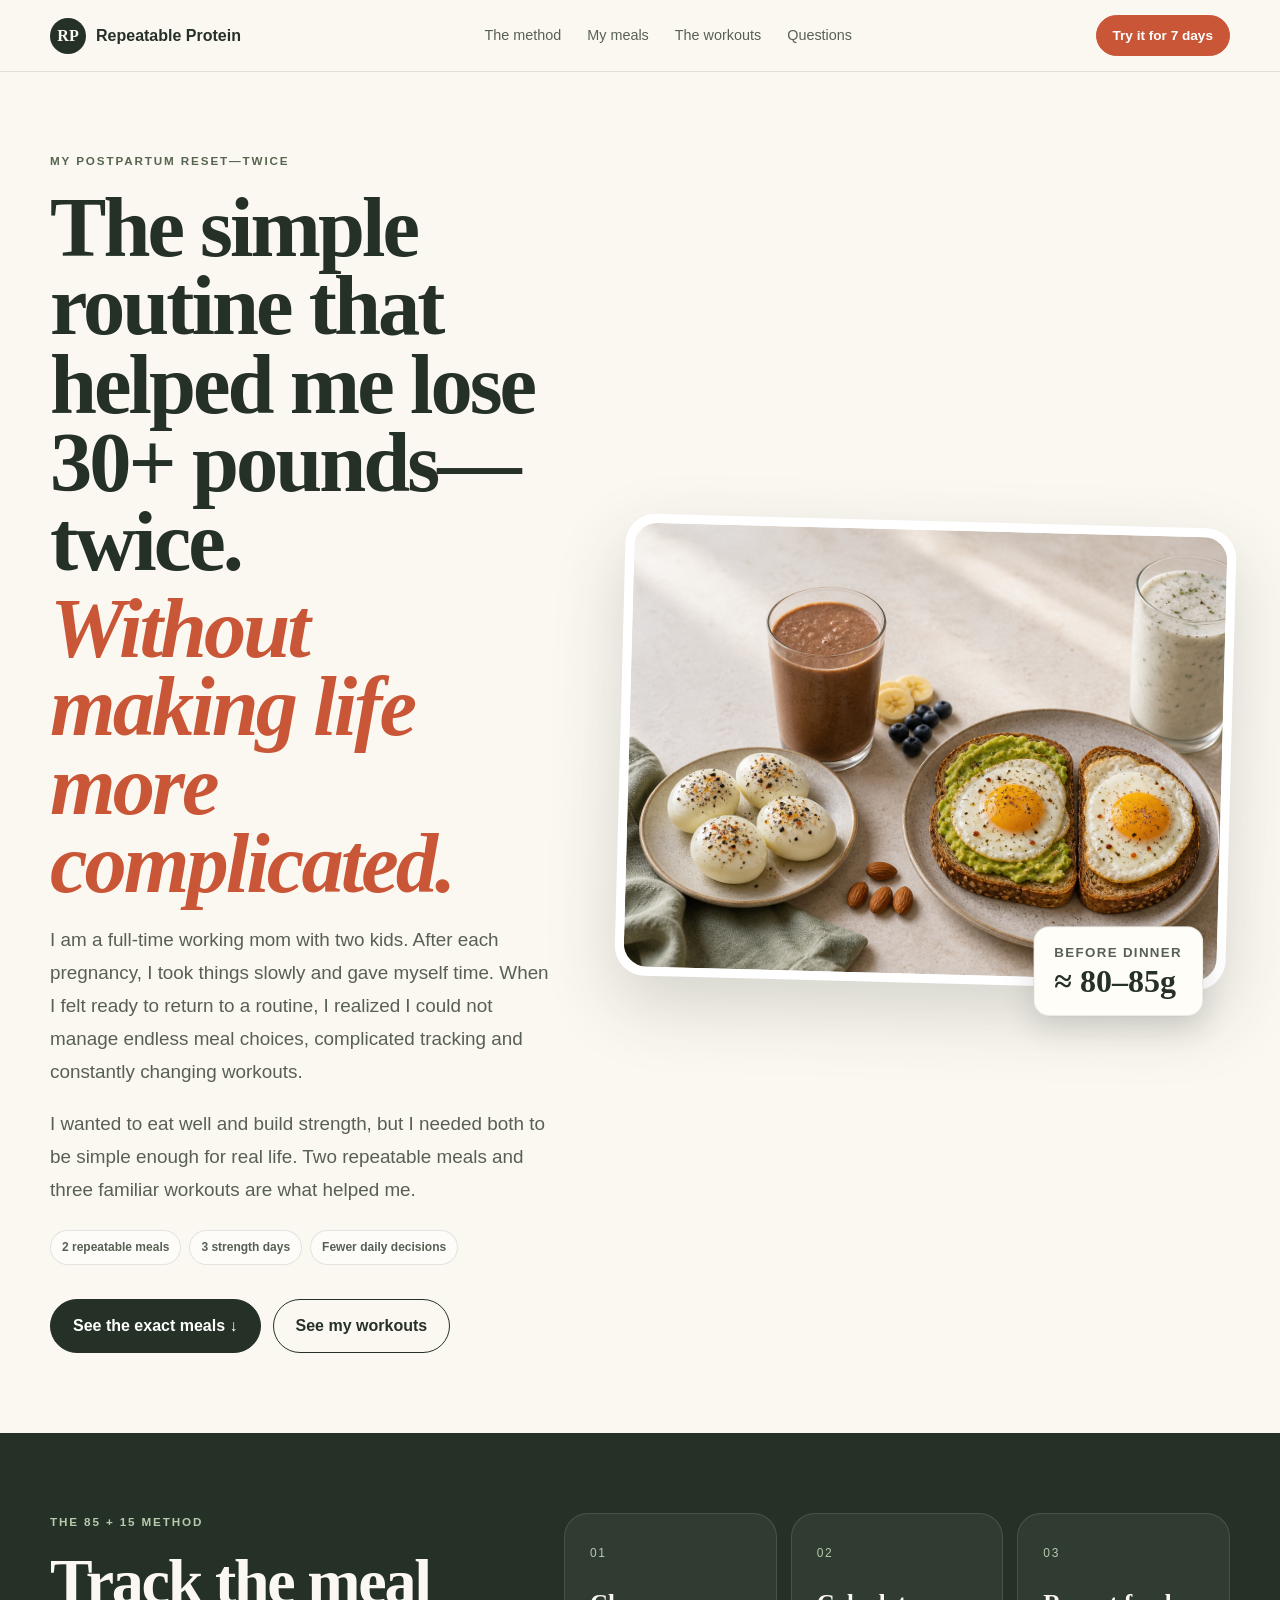
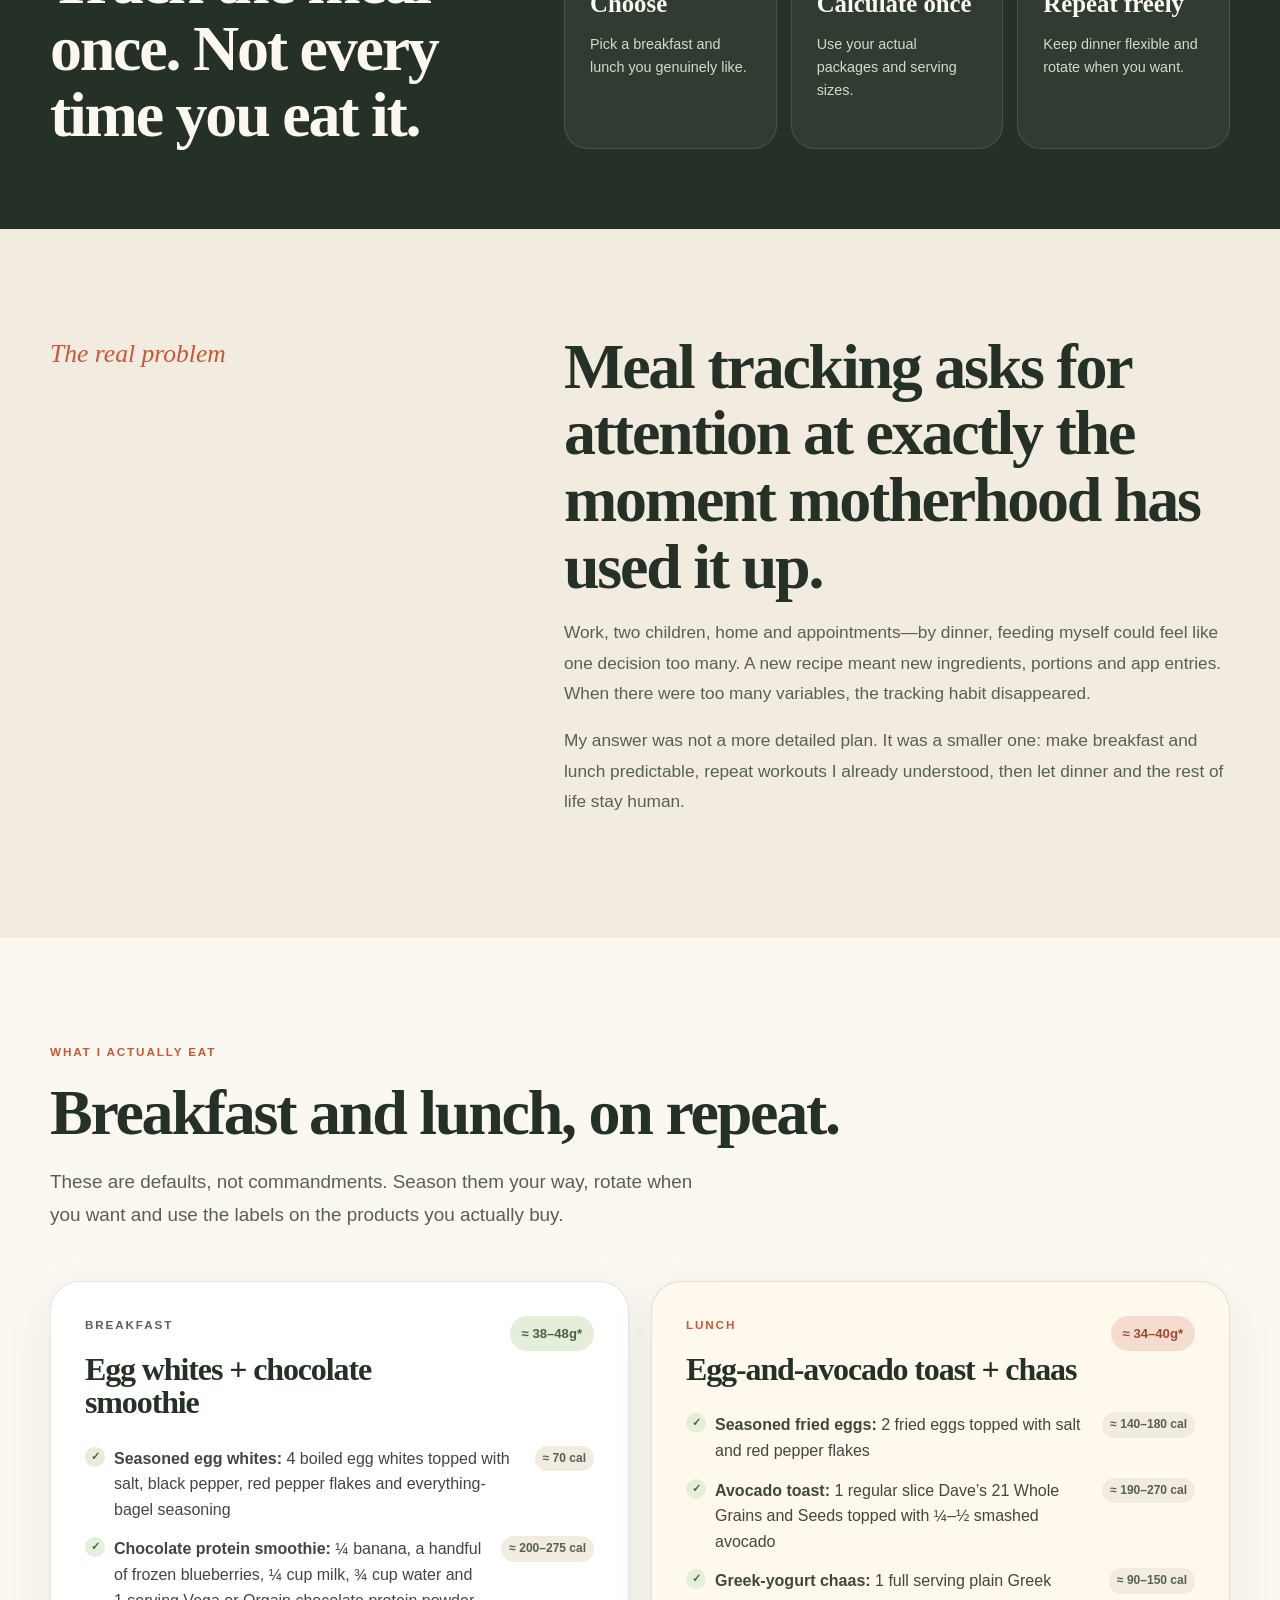
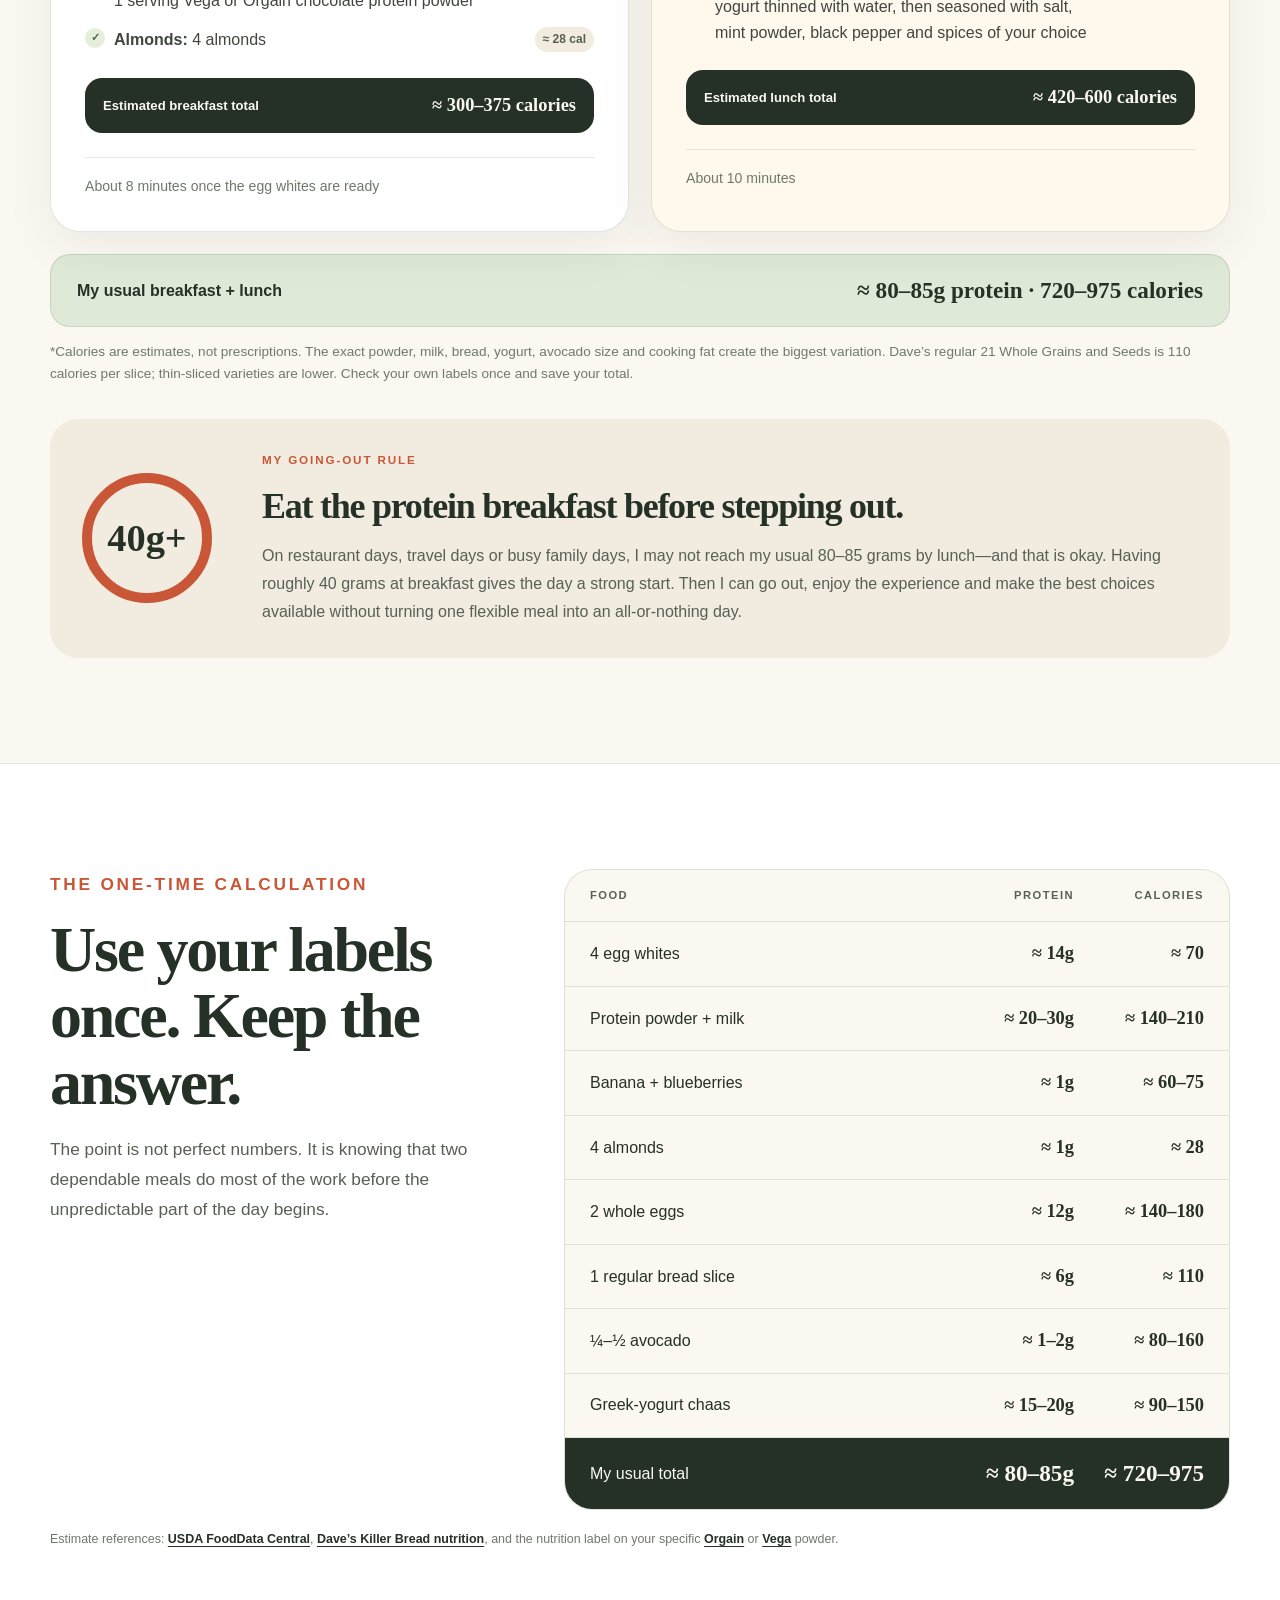
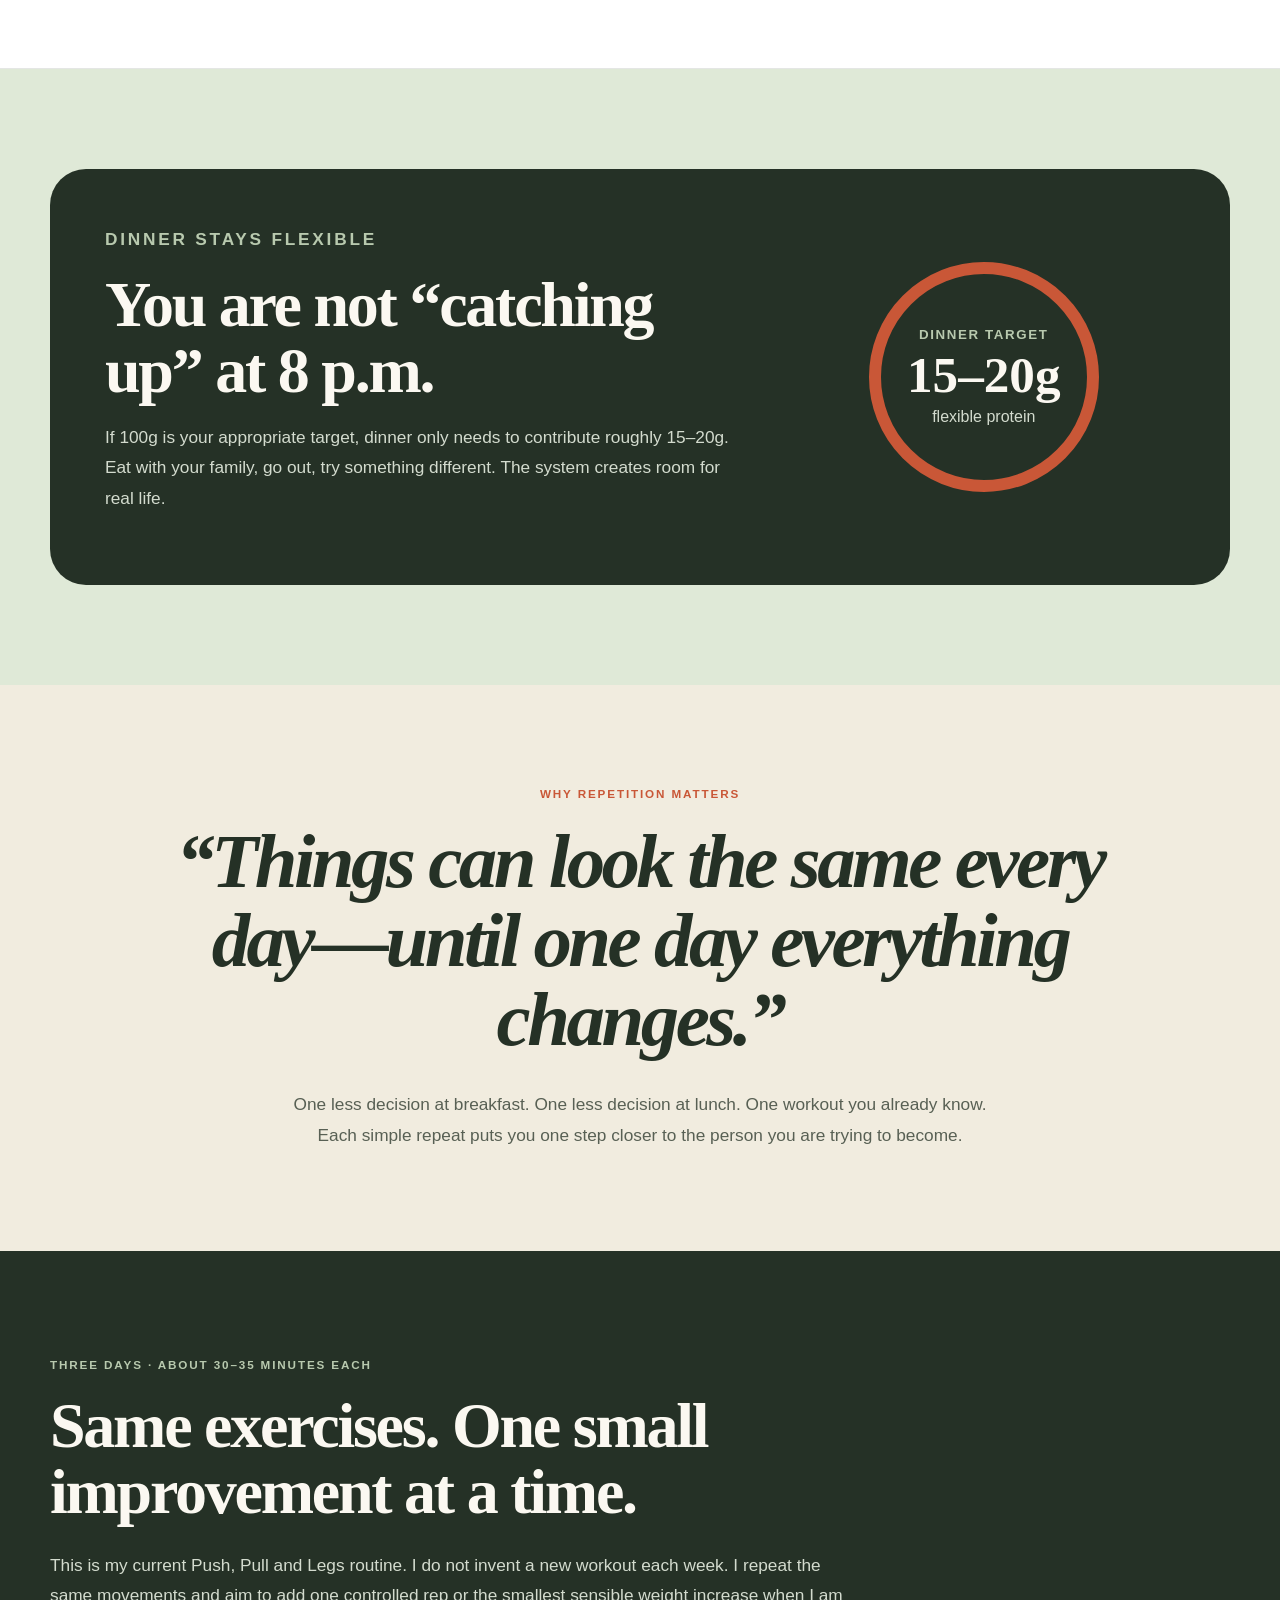
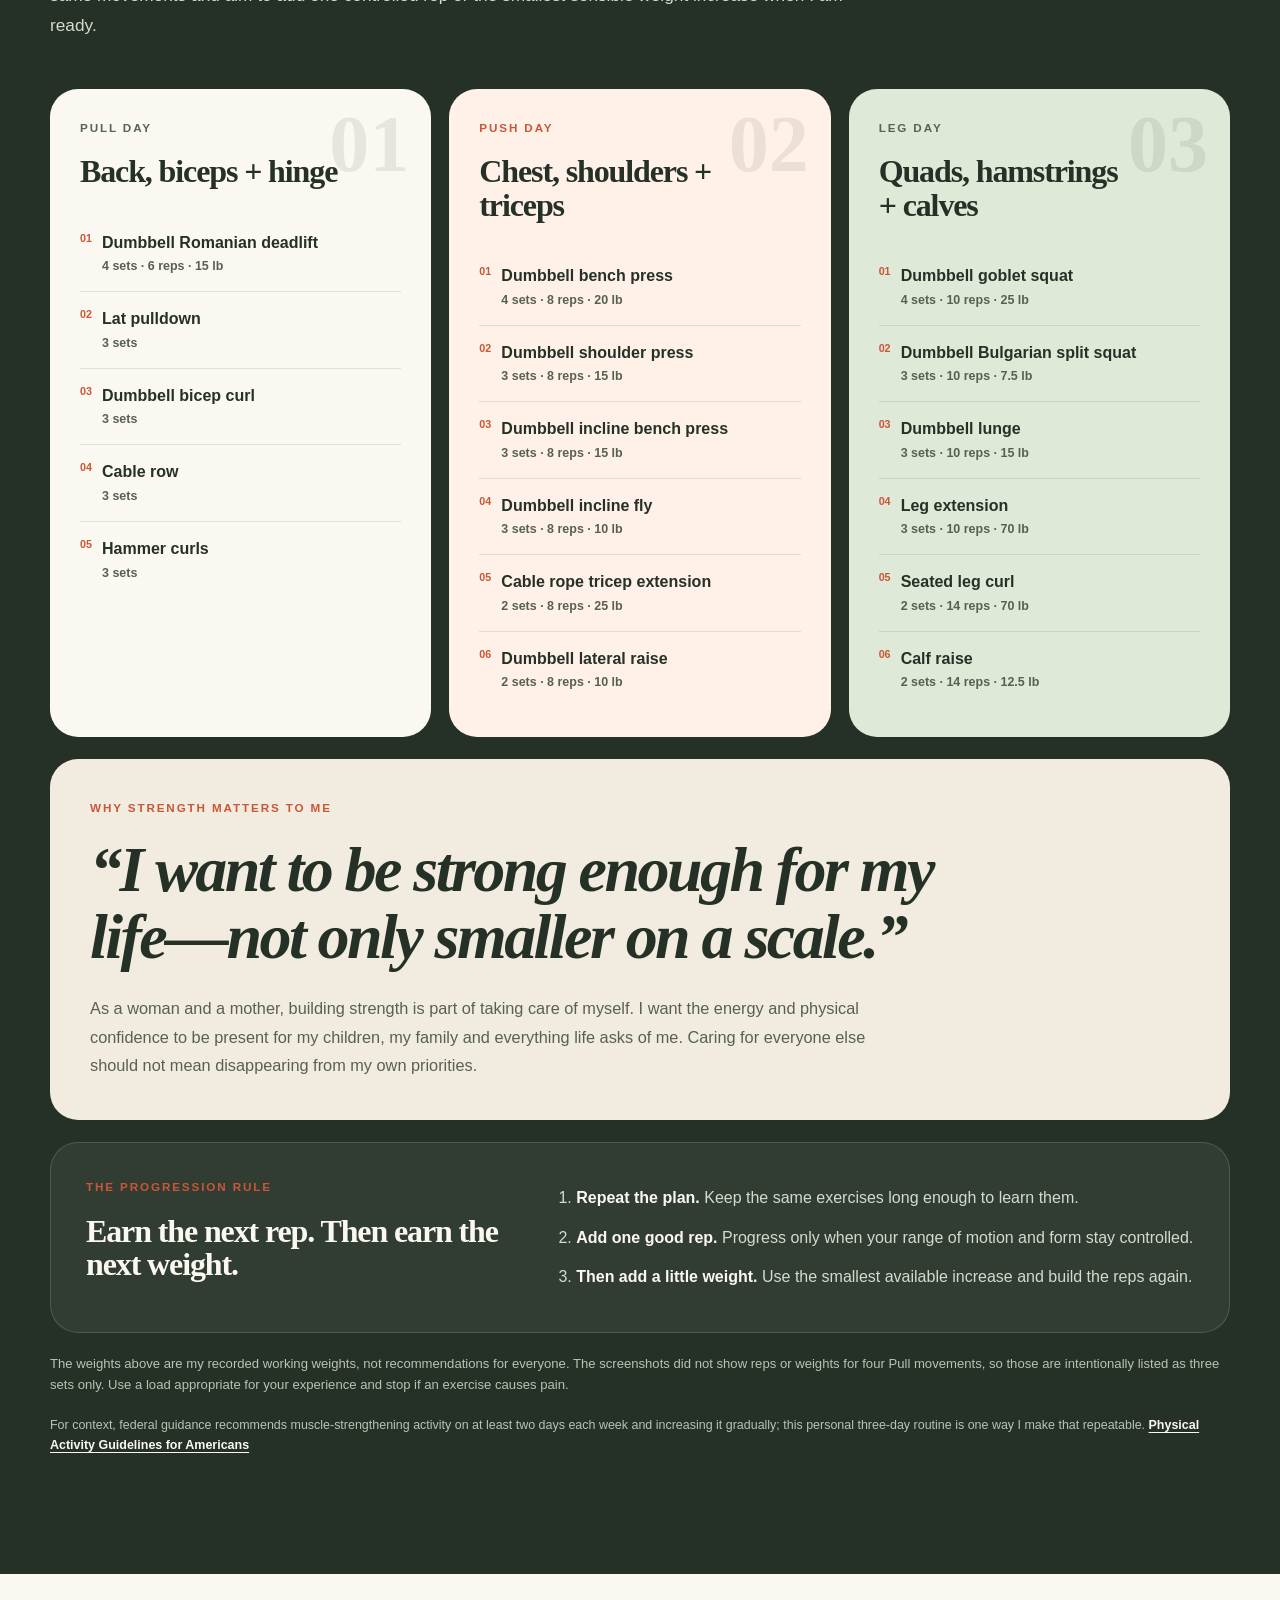
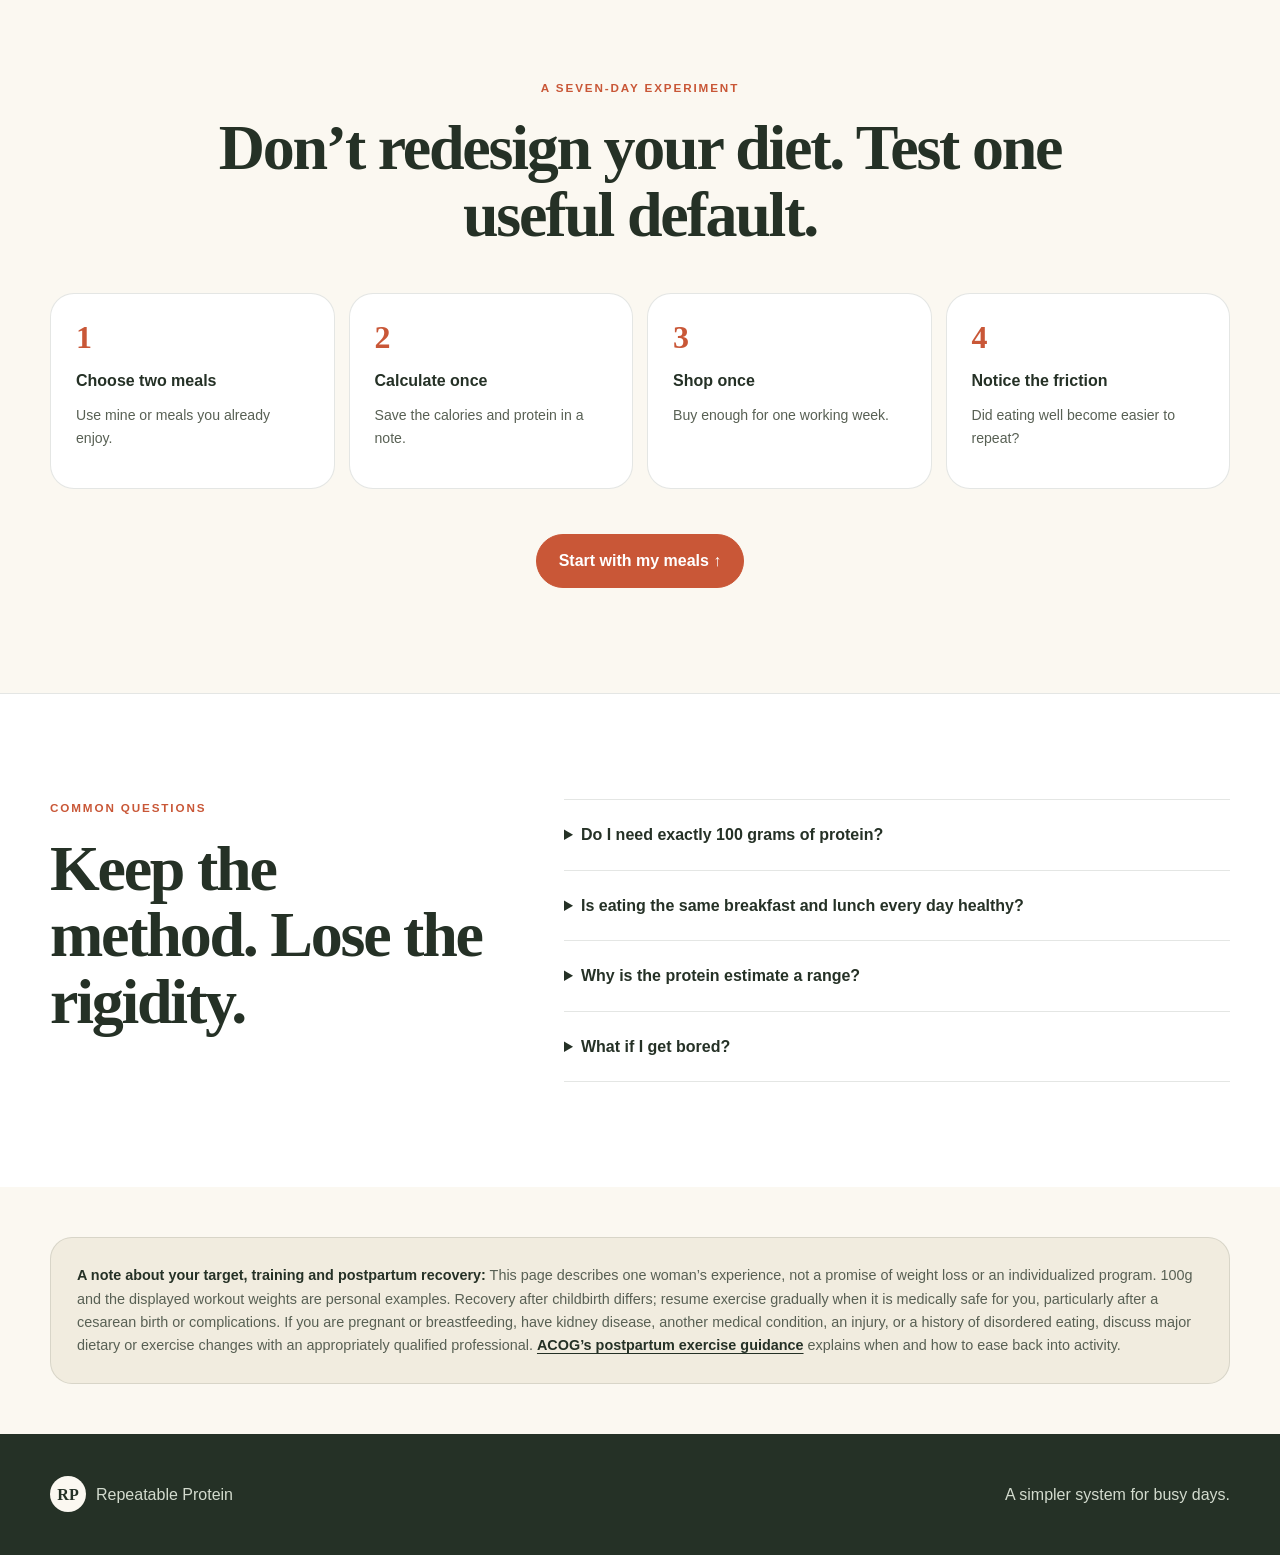
==== index.html @ 00f0d364 "Correct lunch bread serving and calorie totals" ====
<!doctype html>
<html lang="en">
<head>
  <meta charset="utf-8">
  <meta name="viewport" content="width=device-width, initial-scale=1">
  <title>How to Eat 100g of Protein Without Tracking Every Meal</title>
  <meta name="description" content="A full-time working mom’s simple postpartum routine: repeatable high-protein meals and three short strength workouts that helped her lose 30+ pounds twice.">
  <meta name="keywords" content="how to eat 100g of protein a day, protein without tracking macros, high protein breakfast, vegetarian meal plan, three day workout plan, push pull legs workout">
  <link rel="canonical" href="https://datamin.github.io/repeatable-protein/">
  <link rel="icon" href="assets/favicon.svg" type="image/svg+xml">
  <link rel="stylesheet" href="styles.css">
  <meta property="og:type" content="article">
  <meta property="og:title" content="The simple routine that helped me lose 30+ pounds—twice.">
  <meta property="og:description" content="A working mom’s repeatable meals and three short strength workouts after two pregnancies.">
  <meta property="og:url" content="https://datamin.github.io/repeatable-protein/">
  <meta property="og:image" content="https://datamin.github.io/repeatable-protein/assets/repeatable-breakfast-lunch.png">
  <meta name="twitter:card" content="summary_large_image">
</head>
<body>
  <header class="site-header">
    <a class="brand" href="#top" aria-label="Repeatable Protein home"><span>RP</span> Repeatable Protein</a>
    <nav aria-label="Main navigation">
      <a href="#method">The method</a>
      <a href="#meals">My meals</a>
      <a href="#workouts">The workouts</a>
      <a href="#questions">Questions</a>
    </nav>
    <a class="button button-small button-rust" href="#try-it">Try it for 7 days</a>
  </header>

  <main id="top">
    <section class="hero wrap">
      <div>
        <p class="eyebrow">My postpartum reset—twice</p>
        <h1>The simple routine that helped me lose 30+ pounds—twice. <em>Without making life more complicated.</em></h1>
        <p class="lead">I am a full-time working mom with two kids. After each pregnancy, I took things slowly and gave myself time. When I felt ready to return to a routine, I realized I could not manage endless meal choices, complicated tracking and constantly changing workouts.</p>
        <p class="lead personal-lead">I wanted to eat well and build strength, but I needed both to be simple enough for real life. Two repeatable meals and three familiar workouts are what helped me.</p>
        <div class="personal-context" aria-label="The routine at a glance">
          <span>2 repeatable meals</span>
          <span>3 strength days</span>
          <span>Fewer daily decisions</span>
        </div>
        <div class="actions">
          <a class="button" href="#meals">See the exact meals ↓</a>
          <a class="button button-outline" href="#workouts">See my workouts</a>
        </div>
      </div>
      <figure class="hero-image">
        <img src="assets/repeatable-breakfast-lunch.png" alt="Seasoned egg whites and a chocolate protein smoothie for breakfast, with fried eggs on avocado toast and Greek-yogurt chaas for lunch">
        <figcaption><small>Before dinner</small><strong>≈ 80–85g</strong></figcaption>
      </figure>
    </section>

    <section id="method" class="dark-section">
      <div class="wrap method-grid">
        <div>
          <p class="eyebrow light">The 85 + 15 method</p>
          <h2>Track the meal once. Not every time you eat it.</h2>
        </div>
        <ol class="method-steps">
          <li><span>01</span><strong>Choose</strong><p>Pick a breakfast and lunch you genuinely like.</p></li>
          <li><span>02</span><strong>Calculate once</strong><p>Use your actual packages and serving sizes.</p></li>
          <li><span>03</span><strong>Repeat freely</strong><p>Keep dinner flexible and rotate when you want.</p></li>
        </ol>
      </div>
    </section>

    <section class="story-section">
      <div class="wrap story-grid">
        <p class="story-label">The real problem</p>
        <div>
          <h2>Meal tracking asks for attention at exactly the moment motherhood has used it up.</h2>
          <p>Work, two children, home and appointments—by dinner, feeding myself could feel like one decision too many. A new recipe meant new ingredients, portions and app entries. When there were too many variables, the tracking habit disappeared.</p>
          <p>My answer was not a more detailed plan. It was a smaller one: make breakfast and lunch predictable, repeat workouts I already understood, then let dinner and the rest of life stay human.</p>
        </div>
      </div>
    </section>

    <section id="meals" class="wrap section">
      <p class="eyebrow rust">What I actually eat</p>
      <h2>Breakfast and lunch, on repeat.</h2>
      <p class="section-intro">These are defaults, not commandments. Season them your way, rotate when you want and use the labels on the products you actually buy.</p>

      <div class="meal-grid">
        <article class="card">
          <div class="card-heading">
            <div><p class="eyebrow">Breakfast</p><h3>Egg whites + chocolate smoothie</h3></div>
            <strong class="protein green">≈ 38–48g*</strong>
          </div>
          <ul class="ingredients">
            <li><span><strong>Seasoned egg whites:</strong> 4 boiled egg whites topped with salt, black pepper, red pepper flakes and everything-bagel seasoning</span><span class="food-calories">≈ 70 cal</span></li>
            <li><span><strong>Chocolate protein smoothie:</strong> ¼ banana, a handful of frozen blueberries, ¼ cup milk, ¾ cup water and 1 serving Vega or Orgain chocolate protein powder</span><span class="food-calories">≈ 200–275 cal</span></li>
            <li><span><strong>Almonds:</strong> 4 almonds</span><span class="food-calories">≈ 28 cal</span></li>
          </ul>
          <div class="meal-total"><span>Estimated breakfast total</span><strong>≈ 300–375 calories</strong></div>
          <p class="time">About 8 minutes once the egg whites are ready</p>
        </article>

        <article class="card warm-card">
          <div class="card-heading">
            <div><p class="eyebrow rust">Lunch</p><h3>Egg-and-avocado toast + chaas</h3></div>
            <strong class="protein peach">≈ 34–40g*</strong>
          </div>
          <ul class="ingredients">
            <li><span><strong>Seasoned fried eggs:</strong> 2 fried eggs topped with salt and red pepper flakes</span><span class="food-calories">≈ 140–180 cal</span></li>
            <li><span><strong>Avocado toast:</strong> 1 regular slice Dave’s 21 Whole Grains and Seeds topped with ¼–½ smashed avocado</span><span class="food-calories">≈ 190–270 cal</span></li>
            <li><span><strong>Greek-yogurt chaas:</strong> 1 full serving plain Greek yogurt thinned with water, then seasoned with salt, mint powder, black pepper and spices of your choice</span><span class="food-calories">≈ 90–150 cal</span></li>
          </ul>
          <div class="meal-total"><span>Estimated lunch total</span><strong>≈ 420–600 calories</strong></div>
          <p class="time">About 10 minutes</p>
        </article>
      </div>
      <div class="combined-total"><span>My usual breakfast + lunch</span><strong>≈ 80–85g protein · 720–975 calories</strong></div>
      <p class="note">*Calories are estimates, not prescriptions. The exact powder, milk, bread, yogurt, avocado size and cooking fat create the biggest variation. Dave’s regular 21 Whole Grains and Seeds is 110 calories per slice; thin-sliced varieties are lower. Check your own labels once and save your total.</p>

      <aside class="go-out-tip">
        <div class="tip-number">40g+</div>
        <div>
          <p class="eyebrow rust">My going-out rule</p>
          <h3>Eat the protein breakfast before stepping out.</h3>
          <p>On restaurant days, travel days or busy family days, I may not reach my usual 80–85 grams by lunch—and that is okay. Having roughly 40 grams at breakfast gives the day a strong start. Then I can go out, enjoy the experience and make the best choices available without turning one flexible meal into an all-or-nothing day.</p>
        </div>
      </aside>
    </section>

    <section class="math-section">
      <div class="wrap math-grid">
        <div>
          <p class="eyebrow rust">The one-time calculation</p>
          <h2>Use your labels once. Keep the answer.</h2>
          <p>The point is not perfect numbers. It is knowing that two dependable meals do most of the work before the unpredictable part of the day begins.</p>
        </div>
        <div class="protein-table" role="table" aria-label="Typical protein and calories by food">
          <div class="table-head" role="row"><span>Food</span><span>Protein</span><span>Calories</span></div>
          <div role="row"><span>4 egg whites</span><strong>≈ 14g</strong><strong>≈ 70</strong></div>
          <div role="row"><span>Protein powder + milk</span><strong>≈ 20–30g</strong><strong>≈ 140–210</strong></div>
          <div role="row"><span>Banana + blueberries</span><strong>≈ 1g</strong><strong>≈ 60–75</strong></div>
          <div role="row"><span>4 almonds</span><strong>≈ 1g</strong><strong>≈ 28</strong></div>
          <div role="row"><span>2 whole eggs</span><strong>≈ 12g</strong><strong>≈ 140–180</strong></div>
          <div role="row"><span>1 regular bread slice</span><strong>≈ 6g</strong><strong>≈ 110</strong></div>
          <div role="row"><span>¼–½ avocado</span><strong>≈ 1–2g</strong><strong>≈ 80–160</strong></div>
          <div role="row"><span>Greek-yogurt chaas</span><strong>≈ 15–20g</strong><strong>≈ 90–150</strong></div>
          <div class="table-total" role="row"><span>My usual total</span><strong>≈ 80–85g</strong><strong>≈ 720–975</strong></div>
        </div>
      </div>
      <p class="source-note wrap">Estimate references: <a href="https://fdc.nal.usda.gov/">USDA FoodData Central</a>, <a href="https://www.daveskillerbread.com/nutrition">Dave’s Killer Bread nutrition</a>, and the nutrition label on your specific <a href="https://orgain.com/collections/protein-powders">Orgain</a> or <a href="https://myvega.com/collections/protein-powders">Vega</a> powder.</p>
    </section>

    <section class="dinner-section">
      <div class="wrap dinner-box">
        <div>
          <p class="eyebrow light">Dinner stays flexible</p>
          <h2>You are not “catching up” at 8 p.m.</h2>
          <p>If 100g is your appropriate target, dinner only needs to contribute roughly 15–20g. Eat with your family, go out, try something different. The system creates room for real life.</p>
        </div>
        <div class="dinner-target"><small>Dinner target</small><strong>15–20g</strong><span>flexible protein</span></div>
      </div>
    </section>

    <section class="motivation-section">
      <div class="wrap motivation-box">
        <p class="eyebrow rust">Why repetition matters</p>
        <blockquote>“Things can look the same every day—until one day everything changes.”</blockquote>
        <p>One less decision at breakfast. One less decision at lunch. One workout you already know. Each simple repeat puts you one step closer to the person you are trying to become.</p>
      </div>
    </section>

    <section id="workouts" class="workout-section">
      <div class="wrap">
        <p class="eyebrow light">Three days · about 30–35 minutes each</p>
        <h2>Same exercises. One small improvement at a time.</h2>
        <p class="workout-intro">This is my current Push, Pull and Legs routine. I do not invent a new workout each week. I repeat the same movements and aim to add one controlled rep or the smallest sensible weight increase when I am ready.</p>

        <div class="workout-grid">
          <article class="workout-card">
            <div class="day-number">01</div>
            <p class="eyebrow">Pull day</p>
            <h3>Back, biceps + hinge</h3>
            <ol class="exercise-list">
              <li><span>Dumbbell Romanian deadlift</span><strong>4 sets · 6 reps · 15 lb</strong></li>
              <li><span>Lat pulldown</span><strong>3 sets</strong></li>
              <li><span>Dumbbell bicep curl</span><strong>3 sets</strong></li>
              <li><span>Cable row</span><strong>3 sets</strong></li>
              <li><span>Hammer curls</span><strong>3 sets</strong></li>
            </ol>
          </article>

          <article class="workout-card accent-card">
            <div class="day-number">02</div>
            <p class="eyebrow rust">Push day</p>
            <h3>Chest, shoulders + triceps</h3>
            <ol class="exercise-list">
              <li><span>Dumbbell bench press</span><strong>4 sets · 8 reps · 20 lb</strong></li>
              <li><span>Dumbbell shoulder press</span><strong>3 sets · 8 reps · 15 lb</strong></li>
              <li><span>Dumbbell incline bench press</span><strong>3 sets · 8 reps · 15 lb</strong></li>
              <li><span>Dumbbell incline fly</span><strong>3 sets · 8 reps · 10 lb</strong></li>
              <li><span>Cable rope tricep extension</span><strong>2 sets · 8 reps · 25 lb</strong></li>
              <li><span>Dumbbell lateral raise</span><strong>2 sets · 8 reps · 10 lb</strong></li>
            </ol>
          </article>

          <article class="workout-card sage-card">
            <div class="day-number">03</div>
            <p class="eyebrow">Leg day</p>
            <h3>Quads, hamstrings + calves</h3>
            <ol class="exercise-list">
              <li><span>Dumbbell goblet squat</span><strong>4 sets · 10 reps · 25 lb</strong></li>
              <li><span>Dumbbell Bulgarian split squat</span><strong>3 sets · 10 reps · 7.5 lb</strong></li>
              <li><span>Dumbbell lunge</span><strong>3 sets · 10 reps · 15 lb</strong></li>
              <li><span>Leg extension</span><strong>3 sets · 10 reps · 70 lb</strong></li>
              <li><span>Seated leg curl</span><strong>2 sets · 14 reps · 70 lb</strong></li>
              <li><span>Calf raise</span><strong>2 sets · 14 reps · 12.5 lb</strong></li>
            </ol>
          </article>
        </div>

        <aside class="strength-why">
          <p class="eyebrow rust">Why strength matters to me</p>
          <blockquote>“I want to be strong enough for my life—not only smaller on a scale.”</blockquote>
          <p>As a woman and a mother, building strength is part of taking care of myself. I want the energy and physical confidence to be present for my children, my family and everything life asks of me. Caring for everyone else should not mean disappearing from my own priorities.</p>
        </aside>

        <div class="progression-box">
          <div>
            <p class="eyebrow rust">The progression rule</p>
            <h3>Earn the next rep. Then earn the next weight.</h3>
          </div>
          <ol>
            <li><strong>Repeat the plan.</strong> Keep the same exercises long enough to learn them.</li>
            <li><strong>Add one good rep.</strong> Progress only when your range of motion and form stay controlled.</li>
            <li><strong>Then add a little weight.</strong> Use the smallest available increase and build the reps again.</li>
          </ol>
        </div>
        <p class="workout-note">The weights above are my recorded working weights, not recommendations for everyone. The screenshots did not show reps or weights for four Pull movements, so those are intentionally listed as three sets only. Use a load appropriate for your experience and stop if an exercise causes pain.</p>
        <p class="source-note workout-source">For context, federal guidance recommends muscle-strengthening activity on at least two days each week and increasing it gradually; this personal three-day routine is one way I make that repeatable. <a href="https://health.gov/sites/default/files/2019-09/Physical_Activity_Guidelines_2nd_edition.pdf">Physical Activity Guidelines for Americans</a></p>
      </div>
    </section>

    <section id="try-it" class="wrap section center">
      <p class="eyebrow rust">A seven-day experiment</p>
      <h2>Don’t redesign your diet. Test one useful default.</h2>
      <ol class="experiment-grid">
        <li><span>1</span><strong>Choose two meals</strong><p>Use mine or meals you already enjoy.</p></li>
        <li><span>2</span><strong>Calculate once</strong><p>Save the calories and protein in a note.</p></li>
        <li><span>3</span><strong>Shop once</strong><p>Buy enough for one working week.</p></li>
        <li><span>4</span><strong>Notice the friction</strong><p>Did eating well become easier to repeat?</p></li>
      </ol>
      <a class="button button-rust" href="#meals">Start with my meals ↑</a>
    </section>

    <section id="questions" class="faq-section">
      <div class="wrap faq-grid">
        <div><p class="eyebrow rust">Common questions</p><h2>Keep the method. Lose the rigidity.</h2></div>
        <div class="faqs">
          <details><summary>Do I need exactly 100 grams of protein?</summary><p>No. One hundred grams is a memorable example, not a universal prescription. Your appropriate target depends on body size, activity, age, health and goals. The repeatable-meal method still works if your target is 70, 80 or 120 grams.</p></details>
          <details><summary>Is eating the same breakfast and lunch every day healthy?</summary><p>Repeating two meals can be compatible with a varied diet when dinner, produce and occasional rotations provide broader nutrients. The goal is a useful default—not a rule you can never break.</p></details>
          <details><summary>Why is the protein estimate a range?</summary><p>Protein powders, breads, milk and Greek yogurts vary by product and serving size. Check those four labels once, write down your total and reuse that number whenever you repeat the meal.</p></details>
          <details><summary>What if I get bored?</summary><p>Create two default breakfasts and two default lunches. Rotate weekly or whenever you want a change. Fewer choices is the benefit; zero choice is not the goal.</p></details>
        </div>
      </div>
    </section>

    <aside class="health-note wrap">
      <strong>A note about your target, training and postpartum recovery:</strong> This page describes one woman’s experience, not a promise of weight loss or an individualized program. 100g and the displayed workout weights are personal examples. Recovery after childbirth differs; resume exercise gradually when it is medically safe for you, particularly after a cesarean birth or complications. If you are pregnant or breastfeeding, have kidney disease, another medical condition, an injury, or a history of disordered eating, discuss major dietary or exercise changes with an appropriately qualified professional. <a href="https://www.acog.org/womens-health/faqs/exercise-after-pregnancy">ACOG’s postpartum exercise guidance</a> explains when and how to ease back into activity.
    </aside>
  </main>

  <footer><div class="wrap"><span><b>RP</b> Repeatable Protein</span><p>A simpler system for busy days.</p></div></footer>
</body>
</html>
---- styles.css ----
:root {
  --cream: #fbf8f1;
  --paper: #ffffff;
  --green: #253126;
  --muted: #586054;
  --sage: #dfe9d7;
  --rust: #c95737;
  --sand: #f1ecdf;
  --border: rgba(37, 49, 38, 0.12);
  --serif: Charter, "Iowan Old Style", Georgia, serif;
  --sans: "Segoe UI", Helvetica, Arial, sans-serif;
}

* { box-sizing: border-box; }
html { scroll-behavior: smooth; scroll-padding-top: 5rem; }
body { margin: 0; background: var(--cream); color: var(--green); font-family: var(--sans); line-height: 1.6; }
a { color: inherit; text-decoration: none; }
img { display: block; max-width: 100%; }
:focus-visible { outline: 3px solid rgba(201, 87, 55, 0.55); outline-offset: 4px; }

.wrap { width: min(1180px, calc(100% - 40px)); margin-inline: auto; }
.site-header { position: sticky; top: 0; z-index: 10; min-height: 72px; padding: 12px max(20px, calc((100% - 1180px) / 2)); display: flex; align-items: center; justify-content: space-between; gap: 24px; background: rgba(251, 248, 241, 0.94); border-bottom: 1px solid var(--border); }
.brand { display: flex; align-items: center; gap: 10px; font-weight: 700; }
.brand span, footer b { width: 36px; height: 36px; display: inline-grid; place-items: center; border-radius: 50%; background: var(--green); color: var(--cream); font-family: var(--serif); }
nav { display: flex; gap: 26px; color: var(--muted); font-size: 0.9rem; }
nav a:hover { color: var(--green); }

.button { display: inline-block; padding: 13px 22px; border: 1px solid var(--green); border-radius: 999px; background: var(--green); color: #fff; font-weight: 700; text-align: center; }
.button:hover { transform: translateY(-1px); }
.button-outline { background: transparent; color: var(--green); }
.button-rust { border-color: var(--rust); background: var(--rust); }
.button-small { padding: 9px 16px; font-size: 0.85rem; }

.hero { min-height: 720px; padding-block: 80px; display: grid; grid-template-columns: 0.9fr 1.1fr; align-items: center; gap: 70px; }
.eyebrow { margin: 0 0 18px; color: #55654f; font-size: 0.73rem; font-weight: 800; letter-spacing: 0.16em; text-transform: uppercase; }
.eyebrow.rust, .story-label { color: var(--rust); }
.eyebrow.light { color: #b8c9ae; }
h1, h2, h3 { margin: 0; font-family: var(--serif); line-height: 1.04; letter-spacing: -0.035em; }
h1 { font-size: clamp(3.2rem, 6.6vw, 6.7rem); line-height: 0.93; }
h1 em { display: block; margin-top: 8px; color: var(--rust); font-weight: 600; }
h2 { font-size: clamp(2.5rem, 5vw, 4.8rem); }
h3 { font-size: 2rem; }
.lead, .section-intro { max-width: 650px; color: var(--muted); font-size: 1.18rem; line-height: 1.75; }
.personal-lead { margin-top: 12px; }
.personal-context { margin-top: 24px; display: flex; flex-wrap: wrap; gap: 8px; }
.personal-context span { padding: 7px 11px; border: 1px solid var(--border); border-radius: 999px; background: rgba(255,255,255,.55); color: var(--muted); font-size: .75rem; font-weight: 800; }
.actions { margin-top: 34px; display: flex; flex-wrap: wrap; gap: 12px; }
.hero-image { position: relative; margin: 0; padding: 9px; background: #fff; border-radius: 30px; box-shadow: 0 28px 70px rgba(37, 49, 38, 0.18); transform: rotate(1.5deg); }
.hero-image img { width: 100%; aspect-ratio: 4 / 3; object-fit: cover; border-radius: 23px; }
.hero-image figcaption { position: absolute; right: 22px; bottom: -28px; padding: 15px 20px; border: 1px solid var(--border); border-radius: 16px; background: #fffdf8; box-shadow: 0 12px 30px rgba(37, 49, 38, 0.15); transform: rotate(-1.5deg); }
.hero-image small, .hero-image strong { display: block; }
.hero-image small { color: var(--muted); font-weight: 800; letter-spacing: 0.1em; text-transform: uppercase; }
.hero-image strong { font: 700 2rem var(--serif); }

.dark-section { padding-block: 80px; background: var(--green); color: var(--cream); }
.method-grid, .story-grid, .math-grid, .faq-grid { display: grid; grid-template-columns: 0.8fr 1.2fr; gap: 70px; }
.method-steps, .experiment-grid { margin: 0; padding: 0; display: grid; grid-template-columns: repeat(3, 1fr); gap: 14px; list-style: none; }
.method-steps li { padding: 25px; border: 1px solid rgba(255,255,255,.12); border-radius: 24px; background: rgba(255,255,255,.05); }
.method-steps span { color: #b8c9ae; font-size: 0.75rem; letter-spacing: .14em; }
.method-steps strong, .experiment-grid strong { display: block; margin-top: 26px; font: 700 1.55rem var(--serif); }
.method-steps p { color: #d3dbce; font-size: .9rem; }

.story-section { padding-block: 105px; background: var(--sand); }
.story-label { margin: 5px 0; font: italic 1.6rem var(--serif); }
.story-grid p:not(.story-label), .math-grid p, .dinner-box p { color: var(--muted); font-size: 1.08rem; line-height: 1.75; }
.section { padding-block: 105px; }
.section > h2, .center > h2 { max-width: 860px; }
.meal-grid { margin-top: 50px; display: grid; grid-template-columns: 1fr 1fr; gap: 22px; }
.card { padding: 34px; border: 1px solid var(--border); border-radius: 30px; background: var(--paper); box-shadow: 0 14px 50px rgba(37,49,38,.07); }
.warm-card { background: #fff8ed; }
.card-heading { display: flex; align-items: start; justify-content: space-between; gap: 20px; }
.protein { flex: none; padding: 7px 12px; border-radius: 999px; font-size: .82rem; }
.protein.green { background: #e4eedb; color: #476141; }
.protein.peach { background: #f4ddce; color: #9c4a33; }
.ingredients { margin: 26px 0 0; padding: 0; list-style: none; }
.ingredients li { position: relative; margin: 14px 0; padding-left: 29px; display: flex; align-items: start; justify-content: space-between; gap: 16px; color: #41463f; }
.ingredients li::before { content: "✓"; position: absolute; left: 0; top: 1px; width: 20px; height: 20px; display: grid; place-items: center; border-radius: 50%; background: #e4eedb; color: #476141; font-size: .7rem; font-weight: 900; }
.food-calories { flex: none; padding: 3px 8px; border-radius: 999px; background: var(--sand); color: var(--muted); font-size: .75rem; font-weight: 800; white-space: nowrap; }
.meal-total { margin-top: 25px; padding: 17px 18px; display: flex; align-items: center; justify-content: space-between; gap: 20px; border-radius: 17px; background: var(--green); color: var(--cream); }
.meal-total span { font-size: .82rem; font-weight: 700; }
.meal-total strong { font: 700 1.15rem var(--serif); text-align: right; }
.combined-total { margin-top: 22px; padding: 22px 26px; display: flex; align-items: center; justify-content: space-between; gap: 20px; border: 1px solid var(--border); border-radius: 20px; background: var(--sage); }
.combined-total span { font-weight: 700; }
.combined-total strong { font: 700 1.45rem var(--serif); }
.go-out-tip { margin-top: 35px; padding: 32px; display: grid; grid-template-columns: 145px 1fr; align-items: center; gap: 35px; border-radius: 28px; background: var(--sand); }
.tip-number { width: 130px; height: 130px; display: grid; place-items: center; border: 10px solid var(--rust); border-radius: 50%; color: var(--green); font: 700 2.4rem var(--serif); }
.go-out-tip h3 { font-size: 2.25rem; }
.go-out-tip p:last-child { margin-bottom: 0; color: var(--muted); line-height: 1.75; }
.time { margin: 24px 0 0; padding-top: 17px; border-top: 1px solid var(--border); color: #70786b; font-size: .88rem; }
.note { color: #70786b; font-size: .85rem; }

.math-section { padding-block: 105px; border-block: 1px solid var(--border); background: #fff; }
.protein-table { overflow: hidden; border: 1px solid var(--border); border-radius: 28px; background: var(--cream); }
.protein-table > div { padding: 17px 25px; display: grid; grid-template-columns: minmax(0, 1fr) 110px 110px; align-items: center; gap: 20px; border-bottom: 1px solid var(--border); }
.protein-table > div:last-child { border-bottom: 0; }
.protein-table .table-head { color: var(--muted); font-size: .7rem; font-weight: 800; letter-spacing: .13em; text-transform: uppercase; }
.protein-table .table-head span:not(:first-child), .protein-table > div strong { text-align: right; }
.protein-table strong { font-family: var(--serif); font-size: 1.15rem; }
.protein-table .table-total { align-items: center; background: var(--green); color: var(--cream); }
.protein-table .table-total strong { font-size: 1.45rem; }
.source-note { margin-top: 20px; color: #70786b; font-size: .78rem; }
.source-note a { color: var(--green); font-weight: 700; text-decoration: underline; text-underline-offset: 3px; }

.dinner-section { padding-block: 100px; background: var(--sage); }
.dinner-box { padding: 55px; display: grid; grid-template-columns: 1fr .6fr; align-items: center; gap: 50px; border-radius: 36px; background: var(--green); color: var(--cream); }
.dinner-box p { color: #d3dbce; }
.dinner-target { width: 230px; height: 230px; margin: auto; display: flex; flex-direction: column; align-items: center; justify-content: center; border: 12px solid var(--rust); border-radius: 50%; text-align: center; }
.dinner-target small { color: #b8c9ae; font-weight: 800; letter-spacing: .12em; text-transform: uppercase; }
.dinner-target strong { font: 700 3.2rem var(--serif); }
.dinner-target span { color: #d3dbce; }

.motivation-section { padding-block: 100px; background: var(--sand); }
.motivation-box { max-width: 950px; text-align: center; }
.motivation-box blockquote { margin: 0; font: italic 600 clamp(2.7rem, 6vw, 5.8rem)/1.03 var(--serif); letter-spacing: -.045em; color: var(--green); }
.motivation-box > p:last-child { max-width: 720px; margin: 30px auto 0; color: var(--muted); font-size: 1.08rem; line-height: 1.8; }

.workout-section { padding-block: 105px; background: var(--green); color: var(--cream); }
.workout-section > .wrap > h2 { max-width: 850px; }
.workout-intro { max-width: 800px; margin: 24px 0 0; color: #d3dbce; font-size: 1.08rem; line-height: 1.75; }
.workout-grid { margin-top: 48px; display: grid; grid-template-columns: repeat(3, 1fr); gap: 18px; }
.workout-card { position: relative; overflow: hidden; padding: 30px; border-radius: 28px; background: var(--cream); color: var(--green); }
.workout-card.accent-card { background: #fff1e8; }
.workout-card.sage-card { background: var(--sage); }
.day-number { position: absolute; top: 15px; right: 22px; color: rgba(37,49,38,.09); font: 700 5rem/1 var(--serif); }
.workout-card h3 { max-width: 260px; }
.exercise-list { margin: 27px 0 0; padding: 0; list-style: none; counter-reset: exercise; }
.exercise-list li { padding: 14px 0; display: grid; grid-template-columns: 1fr; gap: 2px; border-bottom: 1px solid var(--border); counter-increment: exercise; }
.exercise-list li:last-child { border-bottom: 0; }
.exercise-list span { padding-left: 22px; position: relative; font-weight: 700; }
.exercise-list span::before { content: counter(exercise, decimal-leading-zero); position: absolute; left: 0; color: var(--rust); font-size: .67rem; }
.exercise-list strong { padding-left: 22px; color: var(--muted); font-size: .78rem; font-weight: 600; }
.strength-why { margin-top: 22px; padding: 40px; border-radius: 28px; background: var(--sand); color: var(--green); }
.strength-why blockquote { max-width: 850px; margin: 0; font: italic 600 clamp(2.25rem, 5vw, 4.4rem)/1.05 var(--serif); letter-spacing: -.04em; }
.strength-why > p:last-child { max-width: 800px; margin: 24px 0 0; color: var(--muted); font-size: 1.02rem; line-height: 1.75; }
.progression-box { margin-top: 22px; padding: 35px; display: grid; grid-template-columns: .8fr 1.2fr; gap: 45px; border: 1px solid rgba(255,255,255,.14); border-radius: 28px; background: rgba(255,255,255,.06); }
.progression-box ol { margin: 0; padding-left: 20px; color: #d3dbce; }
.progression-box li { padding: 7px 0; }
.progression-box strong { color: var(--cream); }
.workout-note { margin: 20px 0 0; color: #b8c3b4; font-size: .82rem; line-height: 1.65; }
.workout-source { color: #b8c3b4; }
.workout-source a { color: var(--cream); }

.center { text-align: center; }
.center h2, .center .experiment-grid { margin-inline: auto; }
.experiment-grid { margin-block: 45px; grid-template-columns: repeat(4, 1fr); text-align: left; }
.experiment-grid li { padding: 25px; border: 1px solid var(--border); border-radius: 24px; background: #fff; }
.experiment-grid span { color: var(--rust); font: 700 2rem var(--serif); }
.experiment-grid strong { margin-top: 16px; font-family: var(--sans); font-size: 1rem; }
.experiment-grid p { color: var(--muted); font-size: .88rem; }

.faq-section { padding-block: 105px; border-top: 1px solid var(--border); background: #fff; }
.faqs { border-block: 1px solid var(--border); }
details { border-bottom: 1px solid var(--border); }
details:last-child { border-bottom: 0; }
summary { padding: 22px 0; cursor: pointer; font-weight: 700; }
details p { margin-top: 0; padding: 0 30px 20px 0; color: var(--muted); }
.health-note { margin-block: 50px; padding: 26px; border: 1px solid var(--border); border-radius: 22px; background: var(--sand); color: var(--muted); font-size: .9rem; }
.health-note strong { color: var(--green); }
.health-note a { color: var(--green); font-weight: 700; text-decoration: underline; text-underline-offset: 3px; }
footer { padding-block: 32px; background: var(--green); color: #d3dbce; }
footer .wrap { display: flex; align-items: center; justify-content: space-between; gap: 20px; }
footer span { display: flex; align-items: center; gap: 10px; }
footer b { background: var(--cream); color: var(--green); }

@media (max-width: 900px) {
  nav { display: none; }
  .hero, .method-grid, .story-grid, .meal-grid, .math-grid, .dinner-box, .faq-grid, .progression-box { grid-template-columns: 1fr; }
  .hero { padding-block: 55px 80px; }
  .method-grid, .story-grid, .math-grid, .faq-grid { gap: 36px; }
  .method-steps { grid-template-columns: 1fr; }
  .experiment-grid { grid-template-columns: 1fr 1fr; }
  .workout-grid { grid-template-columns: 1fr; }
  .go-out-tip { grid-template-columns: 1fr; }
}

@media (max-width: 600px) {
  .wrap { width: min(100% - 28px, 1180px); }
  .site-header { padding-inline: 14px; }
  .brand { font-size: .82rem; }
  .site-header .button { display: none; }
  h1 { font-size: 3.5rem; }
  h2 { font-size: 2.6rem; }
  .hero { min-height: 0; gap: 45px; }
  .actions, .actions .button { width: 100%; }
  .card, .dinner-box { padding: 25px; }
  .card-heading { display: block; }
  .protein { display: inline-block; margin-top: 15px; }
  .ingredients li { display: block; }
  .food-calories { display: inline-block; margin-top: 7px; }
  .meal-total, .combined-total { align-items: start; flex-direction: column; }
  .meal-total strong { text-align: left; }
  .go-out-tip, .strength-why { padding: 24px; }
  .tip-number { width: 105px; height: 105px; border-width: 8px; font-size: 2rem; }
  .experiment-grid { grid-template-columns: 1fr; }
  .protein-table > div { padding-inline: 16px; grid-template-columns: minmax(0, 1fr) 72px 75px; gap: 8px; font-size: .78rem; }
  .protein-table strong, .protein-table .table-total strong { font-size: .95rem; }
  .dinner-target { width: 200px; height: 200px; }
  .workout-card, .progression-box { padding: 24px; }
  footer .wrap { align-items: start; flex-direction: column; }
}

@media (prefers-reduced-motion: reduce) {
  html { scroll-behavior: auto; }
  * { transition: none !important; }
}
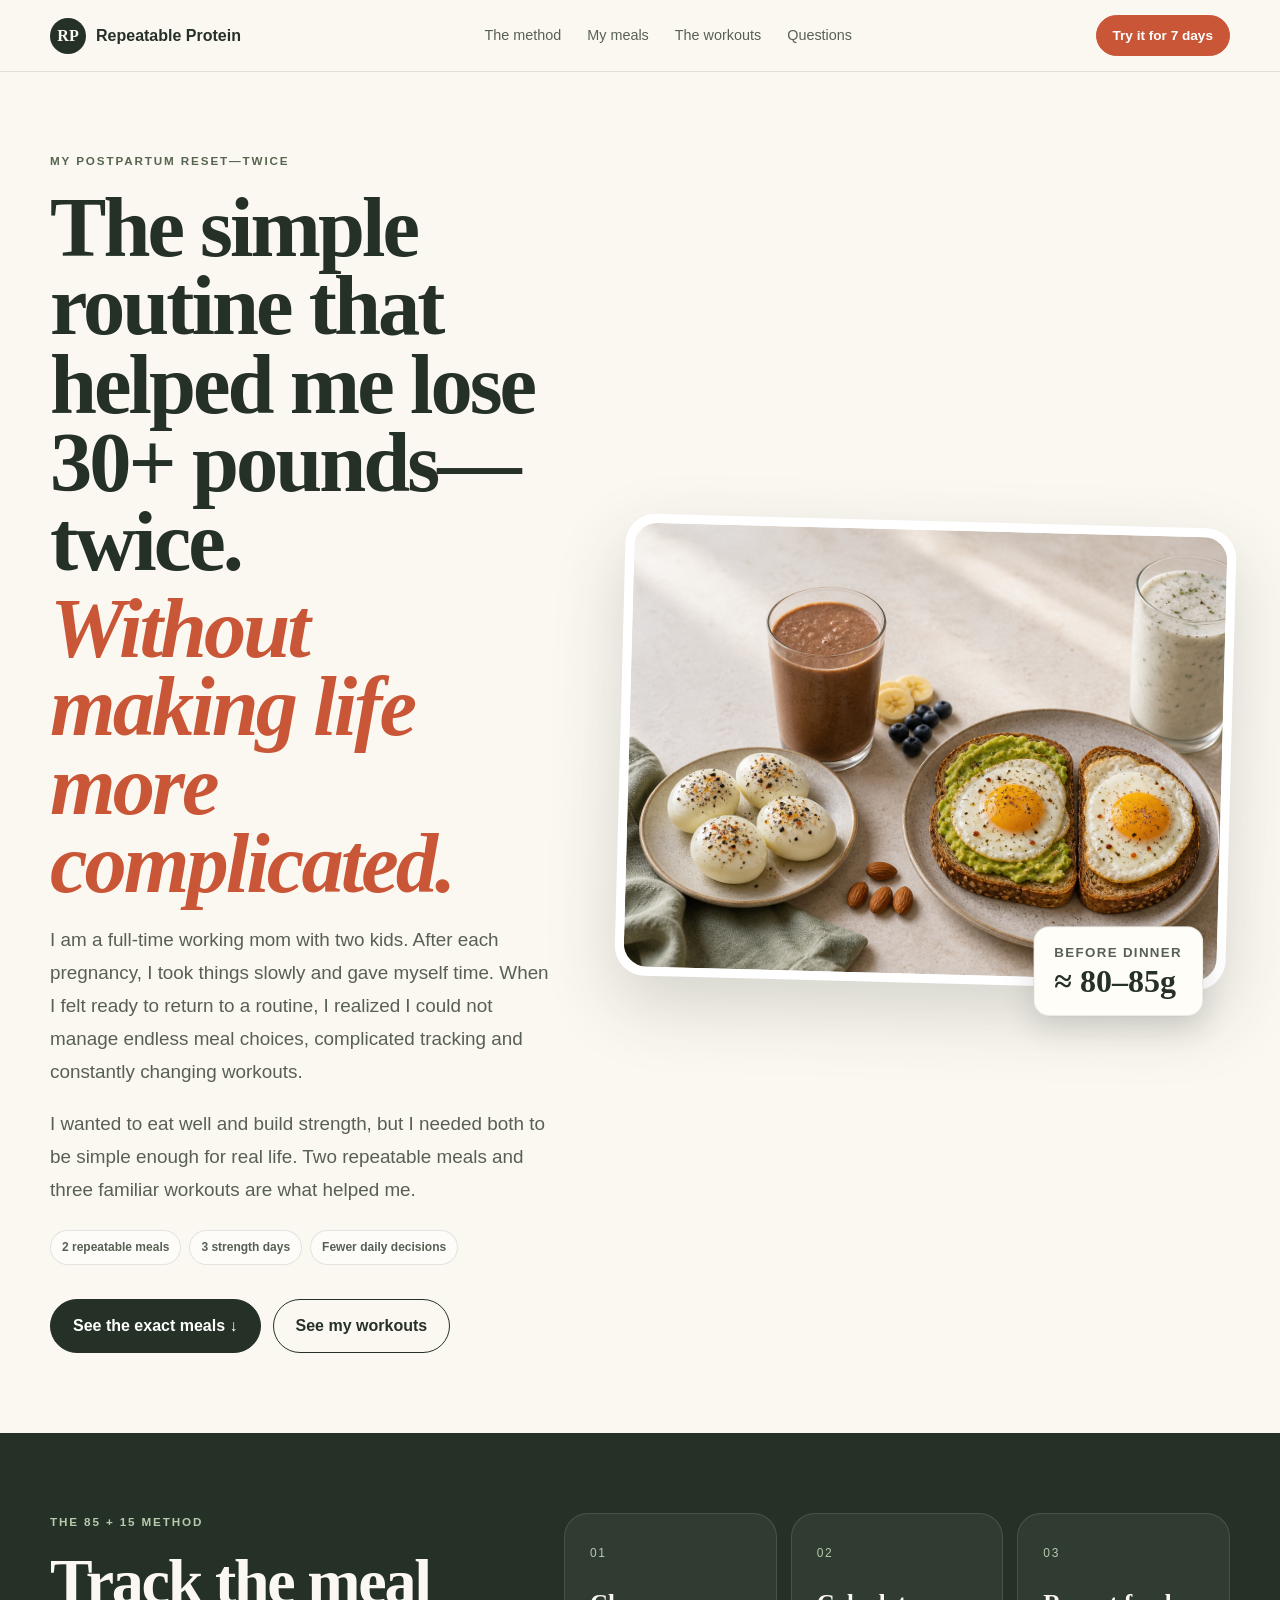
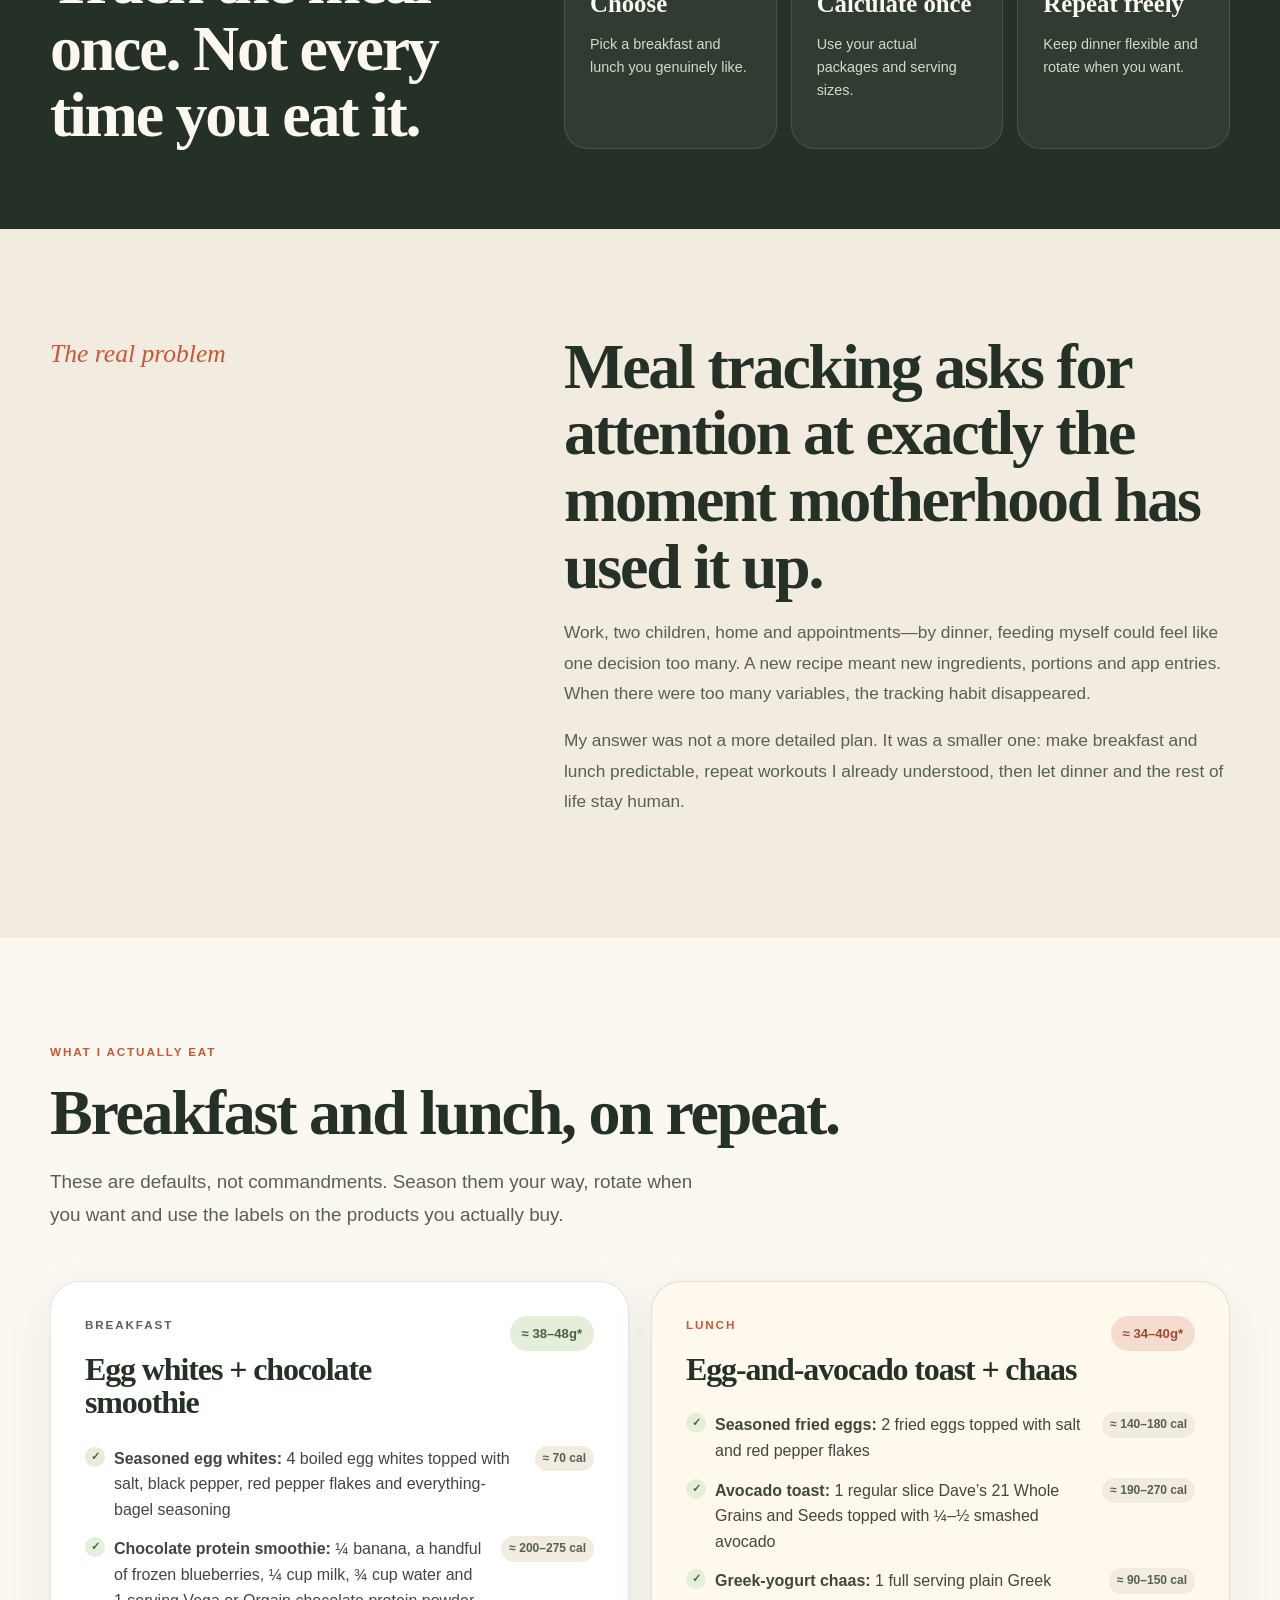
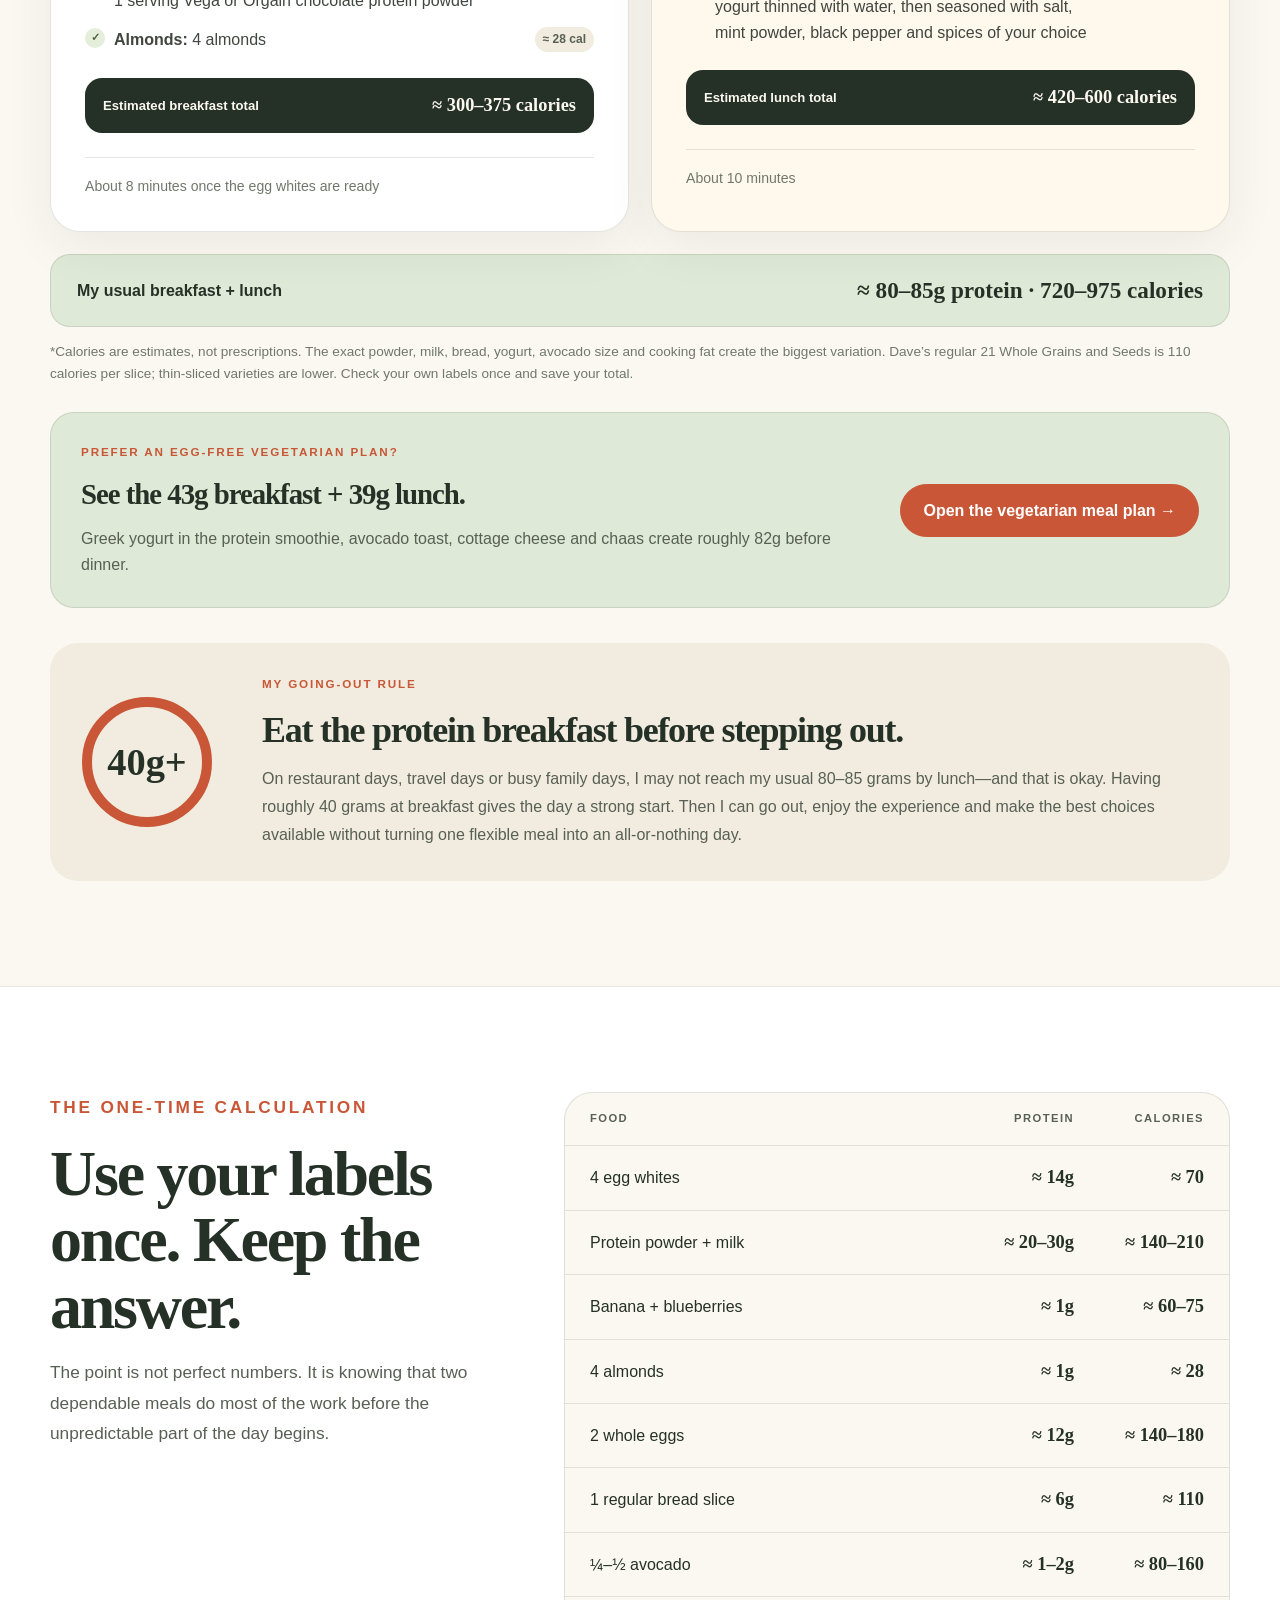
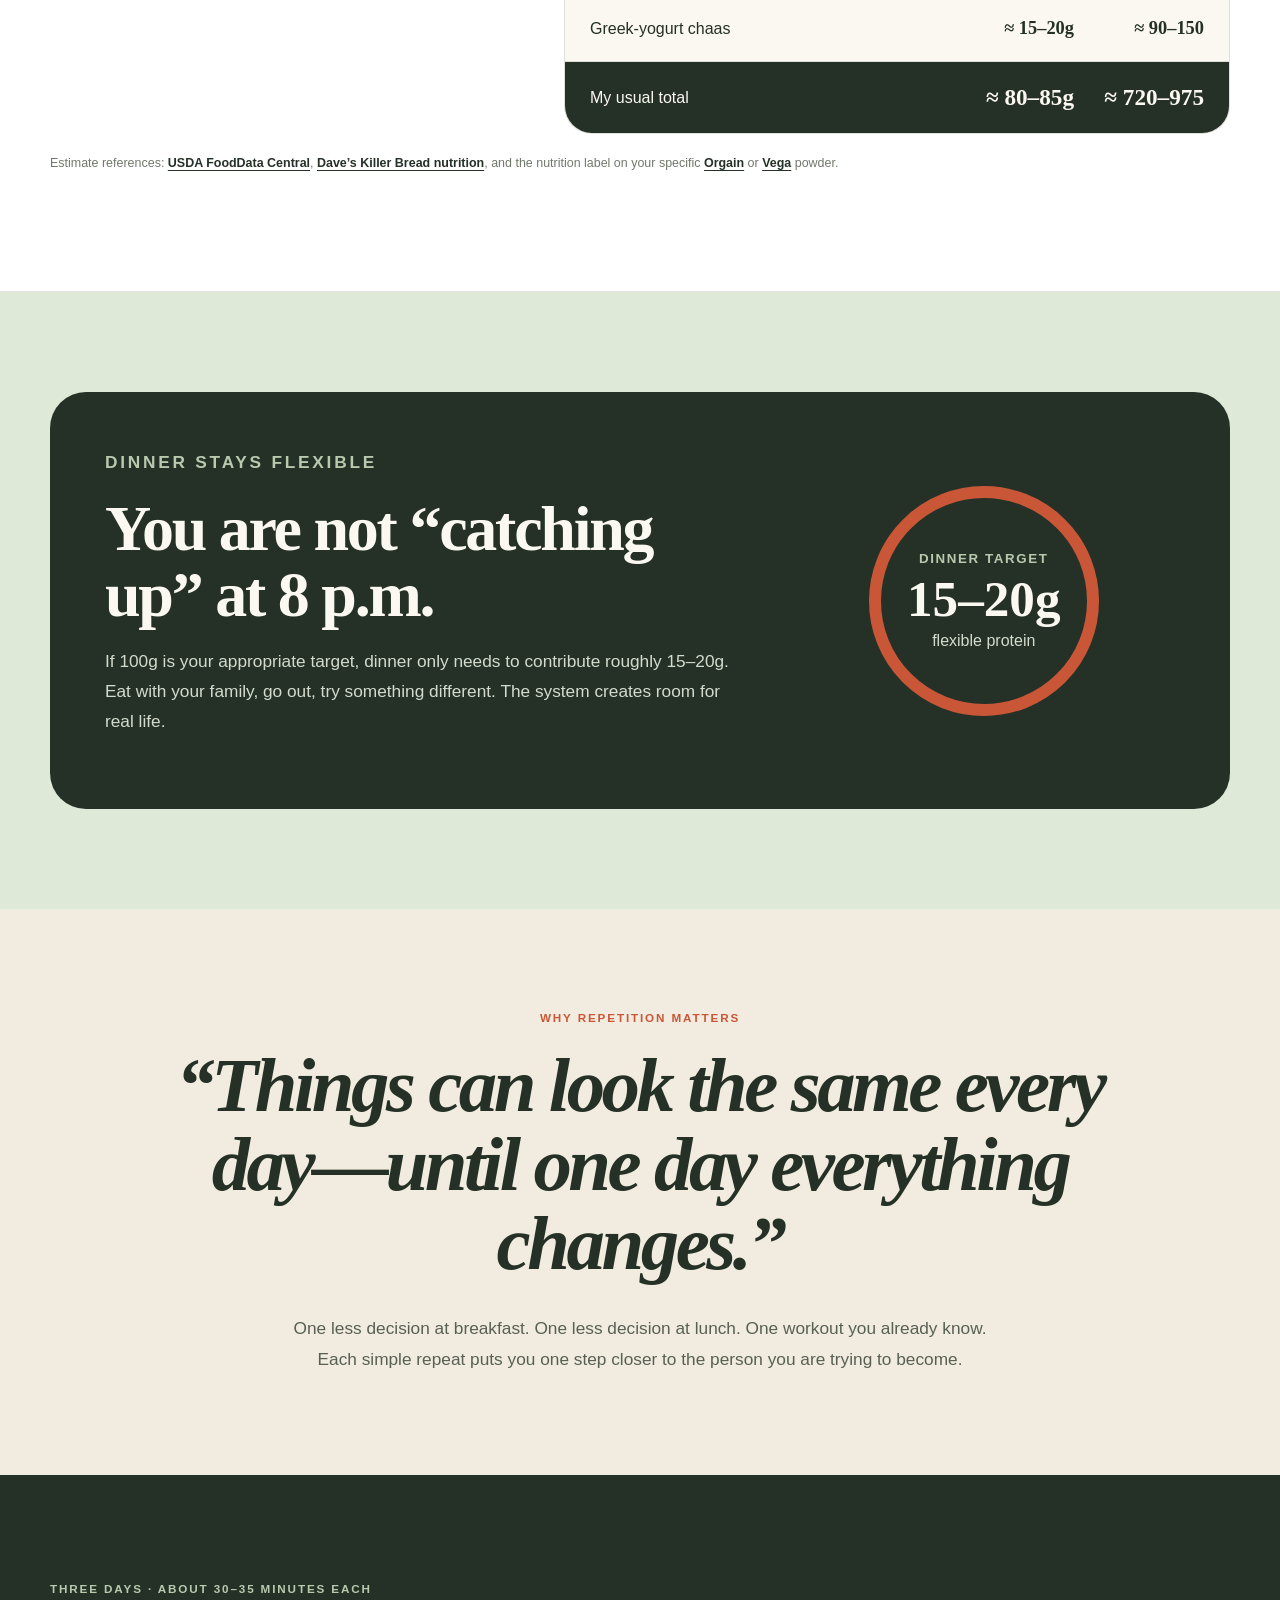
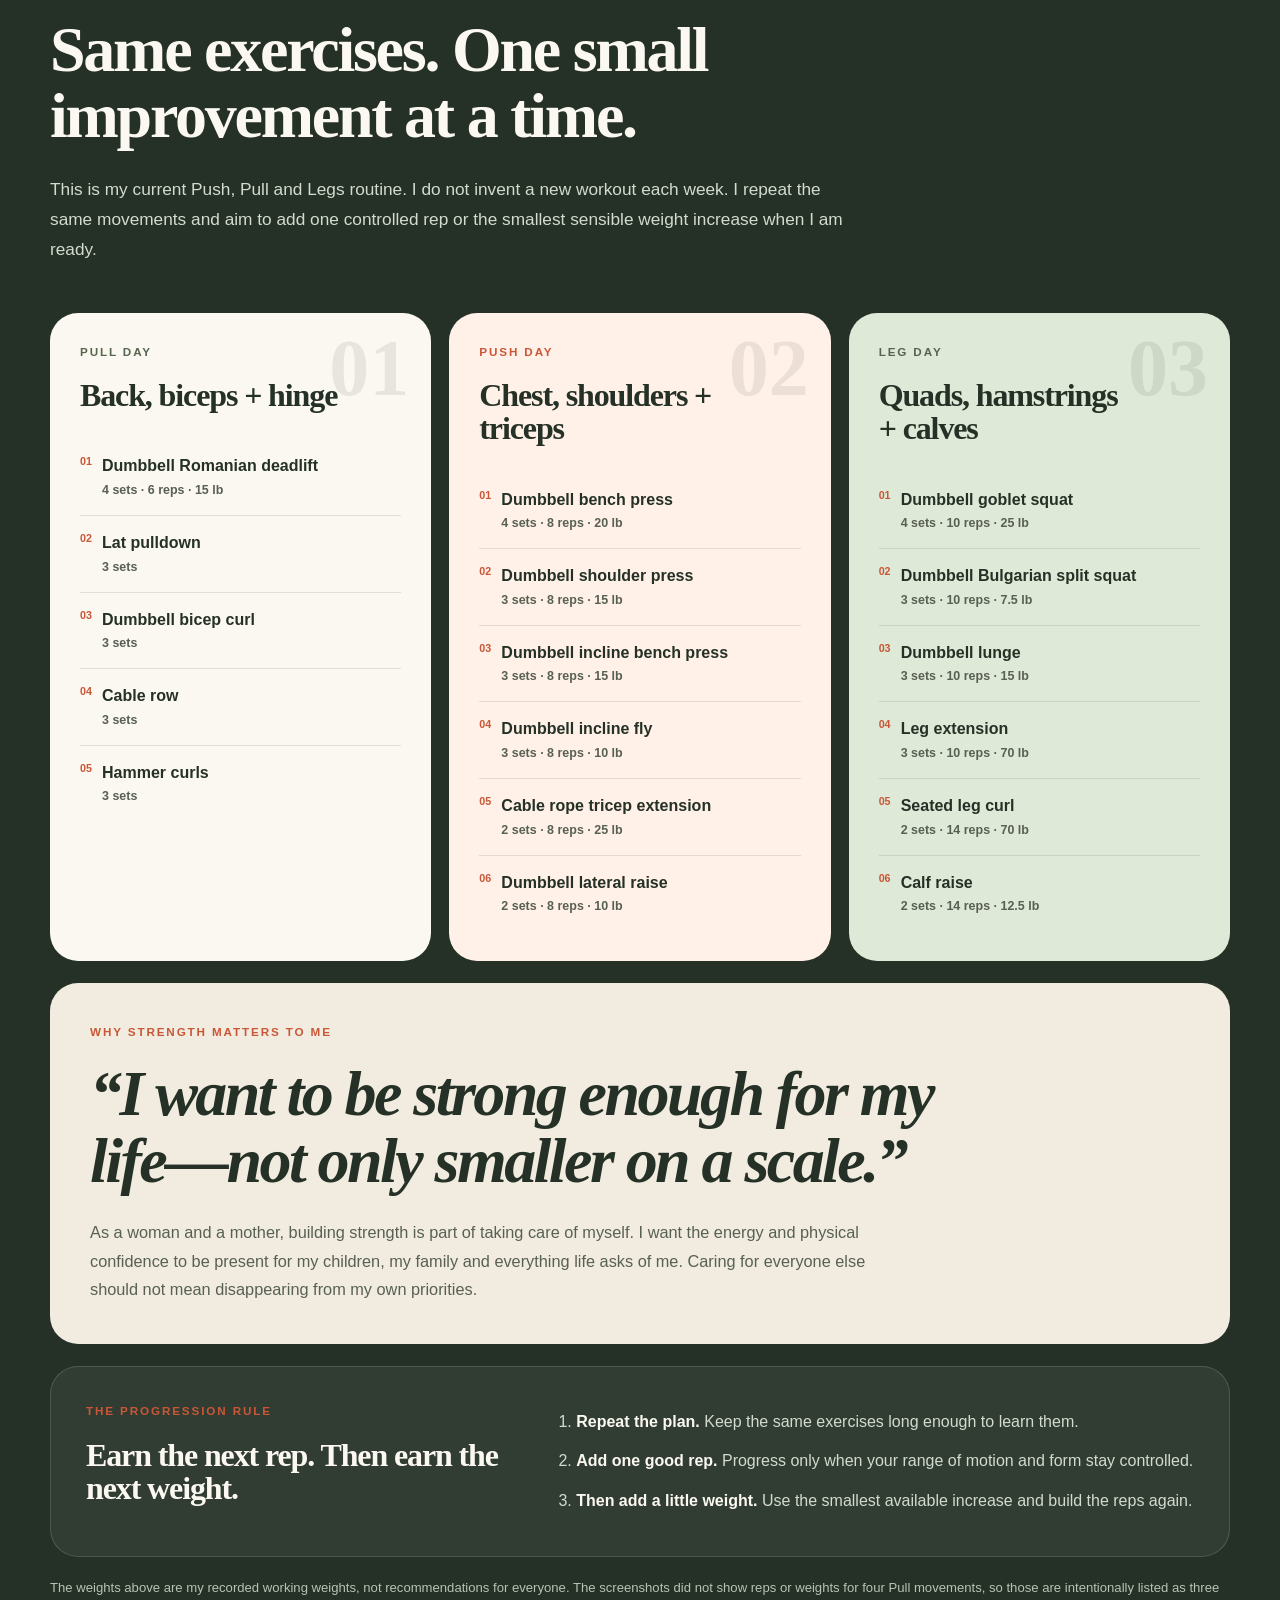
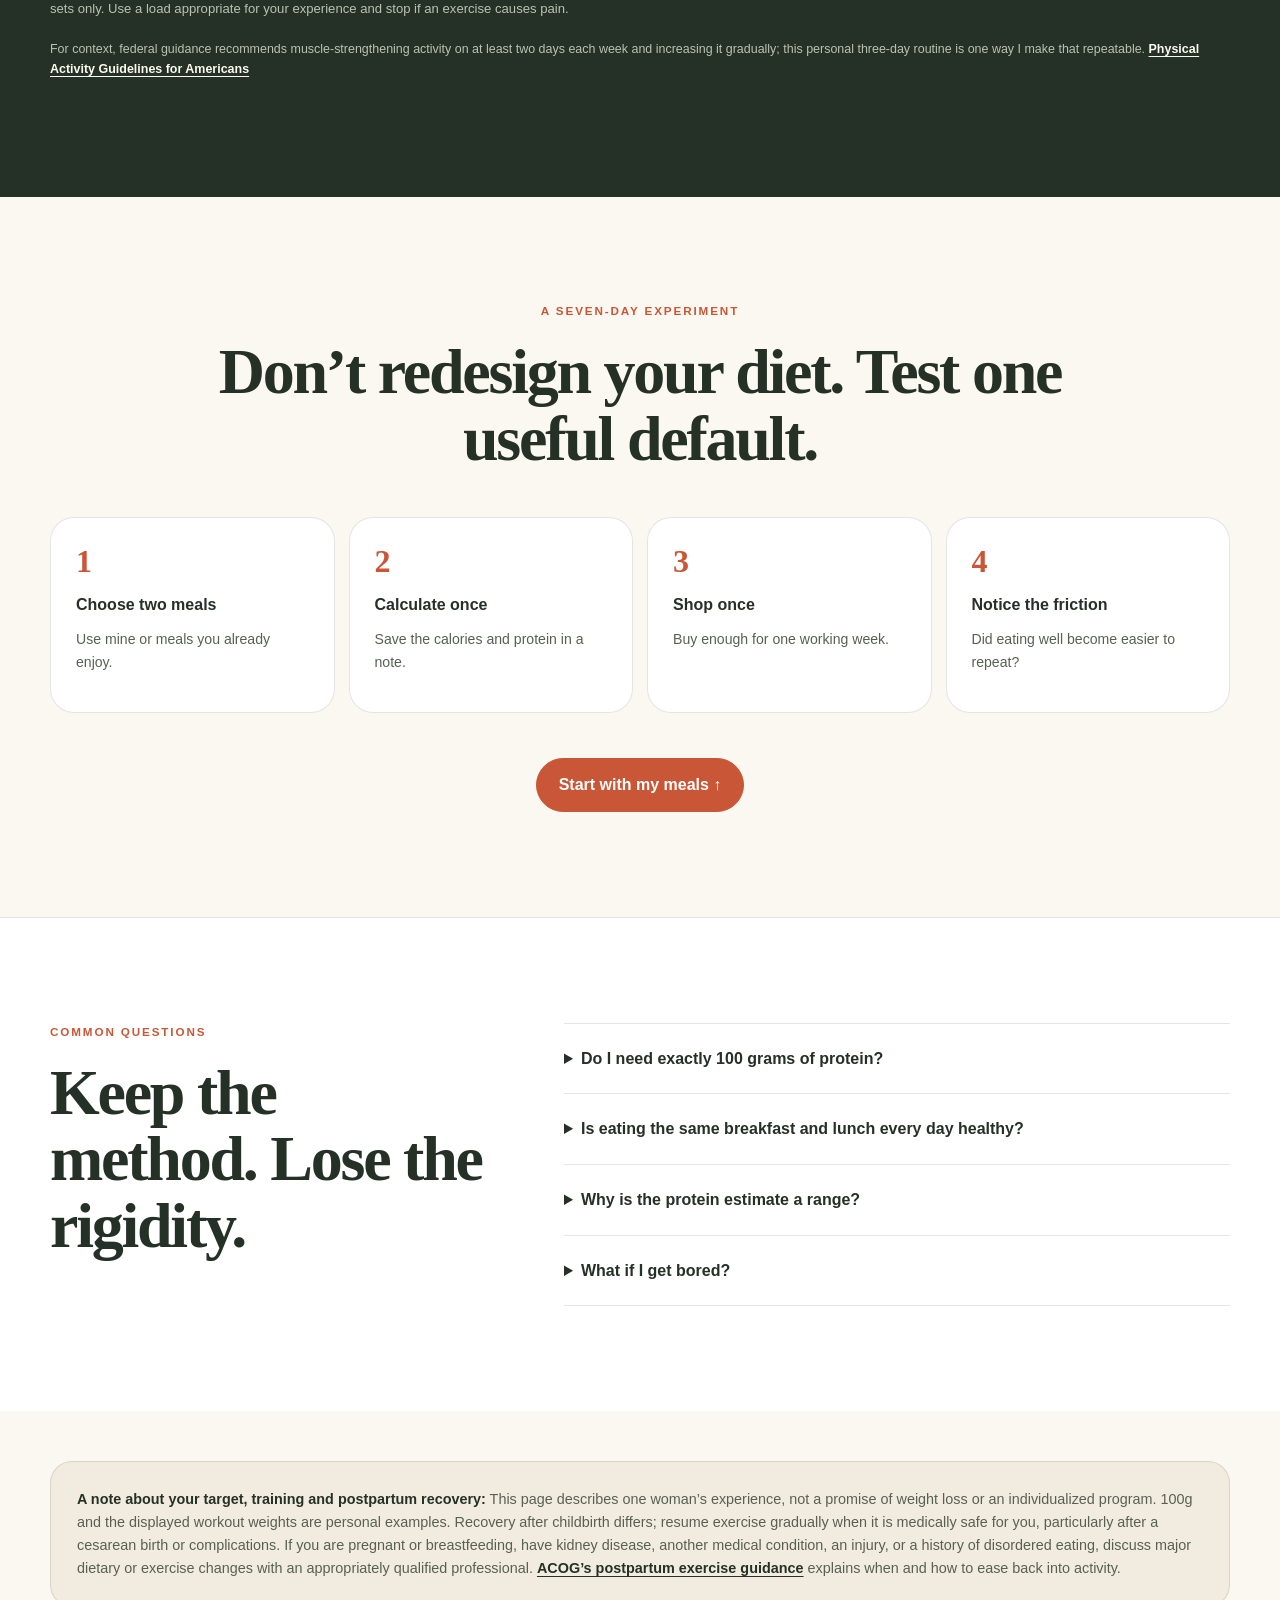
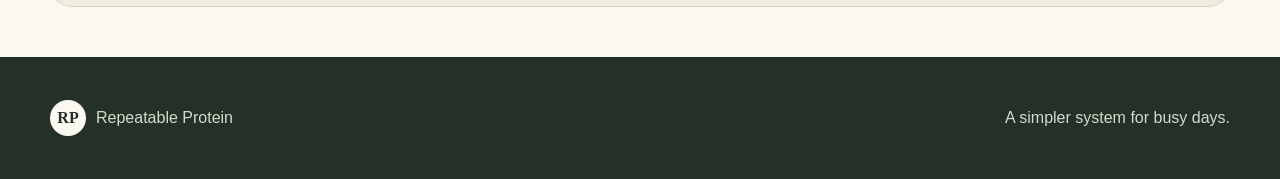
==== commit 41b59b42: "Publish vegetarian high-protein meal plan" ====
--- a/index.html
+++ b/index.html
@@ -113,6 +113,15 @@
       <div class="combined-total"><span>My usual breakfast + lunch</span><strong>≈ 80–85g protein · 720–975 calories</strong></div>
       <p class="note">*Calories are estimates, not prescriptions. The exact powder, milk, bread, yogurt, avocado size and cooking fat create the biggest variation. Dave’s regular 21 Whole Grains and Seeds is 110 calories per slice; thin-sliced varieties are lower. Check your own labels once and save your total.</p>
 
+      <aside class="vegetarian-plan-link">
+        <div>
+          <p class="eyebrow rust">Prefer an egg-free vegetarian plan?</p>
+          <h3>See the 43g breakfast + 39g lunch.</h3>
+          <p>Greek yogurt in the protein smoothie, avocado toast, cottage cheese and chaas create roughly 82g before dinner.</p>
+        </div>
+        <a class="button button-rust" href="high-protein-vegetarian-meal-plan/">Open the vegetarian meal plan →</a>
+      </aside>
+
       <aside class="go-out-tip">
         <div class="tip-number">40g+</div>
         <div>
--- a/styles.css
+++ b/styles.css
@@ -203,3 +203,123 @@
   html { scroll-behavior: auto; }
   * { transition: none !important; }
 }
+
+/* Vegetarian meal-plan page */
+.subpage-hero { min-height: 720px; padding-block: 72px 90px; display: grid; grid-template-columns: 1.02fr .98fr; align-items: center; gap: 64px; }
+.breadcrumb { margin: 0 0 28px; display: flex; gap: 10px; color: var(--muted); font-size: .82rem; }
+.breadcrumb a { text-decoration: underline; text-underline-offset: 3px; }
+.subpage-hero h1 { max-width: 800px; margin-top: 12px; }
+.subpage-hero h1 em { color: var(--rust); font-weight: 500; }
+.subpage-hero .lead { max-width: 720px; }
+.subpage-hero-image { position: relative; margin: 0; }
+.subpage-hero-image img { width: 100%; min-height: 570px; object-fit: cover; border-radius: 34px; }
+.subpage-hero-image figcaption { position: absolute; right: -18px; bottom: 28px; padding: 18px 22px; display: flex; flex-direction: column; border-radius: 18px; background: var(--green); color: var(--cream); box-shadow: 0 18px 50px rgba(37,49,38,.24); }
+.subpage-hero-image figcaption span { color: #b8c9ae; font-size: .72rem; font-weight: 800; letter-spacing: .12em; text-transform: uppercase; }
+.subpage-hero-image figcaption strong { font-family: var(--serif); font-size: 1.2rem; }
+.meal-stats { margin: 32px 0 20px; display: grid; grid-template-columns: repeat(3, 1fr); gap: 12px; }
+.meal-stats div { padding: 16px; border: 1px solid var(--border); border-radius: 18px; background: rgba(255,255,255,.55); }
+.meal-stats strong, .meal-stats span { display: block; }
+.meal-stats strong { font: 700 1.55rem var(--serif); }
+.meal-stats span { color: var(--muted); font-size: .72rem; font-weight: 700; letter-spacing: .09em; text-transform: uppercase; }
+.label-caveat { margin: 0; color: var(--muted); font-size: .78rem; line-height: 1.65; }
+
+.formula-band { padding-block: 70px; background: var(--green); color: var(--cream); }
+.formula-band-inner { display: grid; grid-template-columns: .7fr 1.3fr; align-items: center; gap: 55px; }
+.formula-band h2 { max-width: 460px; }
+.formula-equation { display: flex; align-items: stretch; gap: 10px; }
+.formula-equation span { min-width: 125px; padding: 17px 15px; display: flex; flex-direction: column; justify-content: center; border: 1px solid rgba(255,255,255,.18); border-radius: 17px; color: #cbd5c6; font-size: .75rem; text-align: center; }
+.formula-equation span strong { color: var(--cream); font: 700 1.6rem var(--serif); }
+.formula-equation b { align-self: center; color: var(--rust); font-size: 1.35rem; }
+.formula-equation .formula-result { background: var(--rust); border-color: var(--rust); color: #fff; }
+
+.meal-detail-section { padding-block: 105px; }
+.section-heading-split { display: grid; grid-template-columns: minmax(0, 1fr) auto; align-items: end; gap: 40px; }
+.section-heading-split h2 { max-width: 850px; }
+.macro-badge { min-width: 180px; padding: 17px 22px; border-radius: 20px; background: var(--green); color: var(--cream); text-align: center; }
+.macro-badge strong, .macro-badge span { display: block; }
+.macro-badge strong { font: 700 2rem var(--serif); }
+.macro-badge span { color: #cbd5c6; font-size: .78rem; }
+.macro-badge.rust-badge { background: var(--rust); }
+.macro-badge.rust-badge span { color: #fff1e8; }
+.meal-detail-grid { margin-top: 45px; display: grid; grid-template-columns: .9fr 1.1fr; gap: 22px; }
+.recipe-card { padding: 36px; border: 1px solid var(--border); border-radius: 28px; background: #fff; }
+.recipe-card h3 { font-size: 1.8rem; }
+.recipe-card p { color: var(--muted); }
+.numbered-recipe { margin: 24px 0 0; padding: 0; list-style: none; }
+.numbered-recipe li { padding: 14px 0; display: grid; grid-template-columns: 34px 1fr; gap: 12px; border-bottom: 1px solid var(--border); }
+.numbered-recipe li > span { width: 28px; height: 28px; display: grid; place-items: center; border-radius: 50%; background: var(--sage); color: var(--green); font-weight: 800; font-size: .78rem; }
+.numbered-recipe p { margin: 0; }
+.toast-heading { margin-top: 30px; }
+.macro-table { overflow: hidden; border: 1px solid var(--border); border-radius: 28px; background: var(--sand); }
+.macro-table > div { min-height: 61px; padding: 14px 22px; display: grid; grid-template-columns: minmax(0,1fr) 84px 84px; align-items: center; gap: 10px; border-bottom: 1px solid var(--border); }
+.macro-table > div:last-child { border-bottom: 0; }
+.macro-table-head { color: var(--muted); font-size: .68rem; font-weight: 800; letter-spacing: .1em; text-transform: uppercase; }
+.macro-table-head span:not(:first-child), .macro-table strong { text-align: right; }
+.macro-table strong { font-family: var(--serif); font-size: 1.05rem; }
+.macro-table-total { background: var(--green); color: var(--cream); }
+.macro-table-total strong { font-size: 1.3rem; }
+.answer-box { margin-top: 22px; padding: 32px; display: grid; grid-template-columns: 110px 1fr; align-items: center; gap: 30px; border-radius: 28px; background: var(--sage); }
+.answer-mark { width: 100px; height: 100px; display: grid; place-items: center; border: 8px solid var(--rust); border-radius: 50%; font: italic 700 1.9rem var(--serif); }
+.answer-box h3 { font-size: 2rem; }
+.answer-box p:last-child { margin-bottom: 0; color: var(--muted); }
+.powder-guide { margin-top: 22px; padding: 36px; display: grid; grid-template-columns: .7fr 1.3fr; gap: 38px; border: 1px solid var(--border); border-radius: 28px; background: #fff; }
+.powder-guide > div:first-child p:last-child { color: var(--muted); }
+.powder-options { display: grid; grid-template-columns: repeat(3,1fr); gap: 12px; }
+.powder-options article { padding: 20px; border-radius: 18px; background: var(--sand); }
+.powder-options strong { font: 700 1.25rem var(--serif); }
+.powder-options p { margin-bottom: 0; color: var(--muted); font-size: .82rem; }
+
+.lunch-detail-section { border-block: 1px solid var(--border); background: #fff; }
+.warm-recipe-card { background: #fff1e8; }
+.recipe-note { margin-top: 26px; padding-top: 20px; border-top: 1px solid var(--border); font-size: .82rem; }
+.section-side-copy { max-width: 430px; margin: 0; color: var(--muted); }
+.week-strip { margin-top: 45px; display: grid; grid-template-columns: repeat(6,1fr); gap: 10px; }
+.week-strip div { padding: 22px 14px; display: flex; flex-direction: column; border: 1px solid var(--border); border-radius: 18px; background: #fff; text-align: center; }
+.week-strip strong { font-family: var(--serif); font-size: 1.25rem; }
+.week-strip span { color: var(--muted); font-size: .75rem; }
+.week-strip .week-flex { background: var(--sage); }
+.routine-quote { max-width: 930px; margin: 65px auto 0; font: italic 600 clamp(2.25rem,5vw,4.4rem)/1.07 var(--serif); letter-spacing: -.035em; text-align: center; }
+
+.grocery-section { padding-block: 95px; background: var(--green); color: var(--cream); }
+.grocery-grid { display: grid; grid-template-columns: .8fr 1.2fr; gap: 70px; }
+.grocery-grid > div > p:last-child { max-width: 500px; color: #cbd5c6; }
+.grocery-list { margin: 0; padding: 0; display: grid; grid-template-columns: 1fr 1fr; gap: 10px; list-style: none; }
+.grocery-list li { padding: 16px 18px; display: flex; justify-content: space-between; gap: 15px; border: 1px solid rgba(255,255,255,.14); border-radius: 14px; background: rgba(255,255,255,.06); }
+.grocery-list strong { color: #cbd5c6; font-size: .8rem; white-space: nowrap; }
+.source-section { padding-block: 90px; }
+.source-section h2 { max-width: 850px; }
+.source-section > p:not(.eyebrow) { max-width: 900px; color: var(--muted); }
+.source-links { font-size: .82rem; }
+.source-links a, .faqs a { font-weight: 700; text-decoration: underline; text-underline-offset: 3px; }
+.vegetarian-plan-link { margin-top: 28px; padding: 30px; display: flex; align-items: center; justify-content: space-between; gap: 35px; border: 1px solid var(--border); border-radius: 24px; background: var(--sage); }
+.vegetarian-plan-link h3 { font-size: 1.8rem; }
+.vegetarian-plan-link p:last-child { margin-bottom: 0; color: var(--muted); }
+.vegetarian-plan-link .button { flex: 0 0 auto; }
+
+@media (max-width: 980px) {
+  .subpage-hero, .formula-band-inner, .meal-detail-grid, .powder-guide, .grocery-grid { grid-template-columns: 1fr; }
+  .subpage-hero { padding-top: 50px; }
+  .subpage-hero-image img { min-height: 420px; }
+  .formula-equation { flex-wrap: wrap; }
+  .formula-equation span { flex: 1; }
+  .week-strip { grid-template-columns: repeat(3,1fr); }
+}
+
+@media (max-width: 650px) {
+  .subpage-hero { gap: 40px; }
+  .subpage-hero h1 { font-size: 3rem; }
+  .subpage-hero-image img { min-height: 330px; }
+  .subpage-hero-image figcaption { right: 12px; bottom: 12px; }
+  .meal-stats { grid-template-columns: 1fr; }
+  .formula-equation { display: grid; grid-template-columns: 1fr; }
+  .formula-equation b { justify-self: center; }
+  .section-heading-split { grid-template-columns: 1fr; align-items: start; }
+  .macro-badge { justify-self: start; }
+  .recipe-card, .powder-guide { padding: 24px; }
+  .macro-table > div { padding-inline: 14px; grid-template-columns: minmax(0,1fr) 66px 66px; font-size: .77rem; }
+  .answer-box { grid-template-columns: 1fr; padding: 24px; }
+  .powder-options { grid-template-columns: 1fr; }
+  .week-strip { grid-template-columns: repeat(2,1fr); }
+  .grocery-list { grid-template-columns: 1fr; }
+  .vegetarian-plan-link { align-items: flex-start; flex-direction: column; }
+}
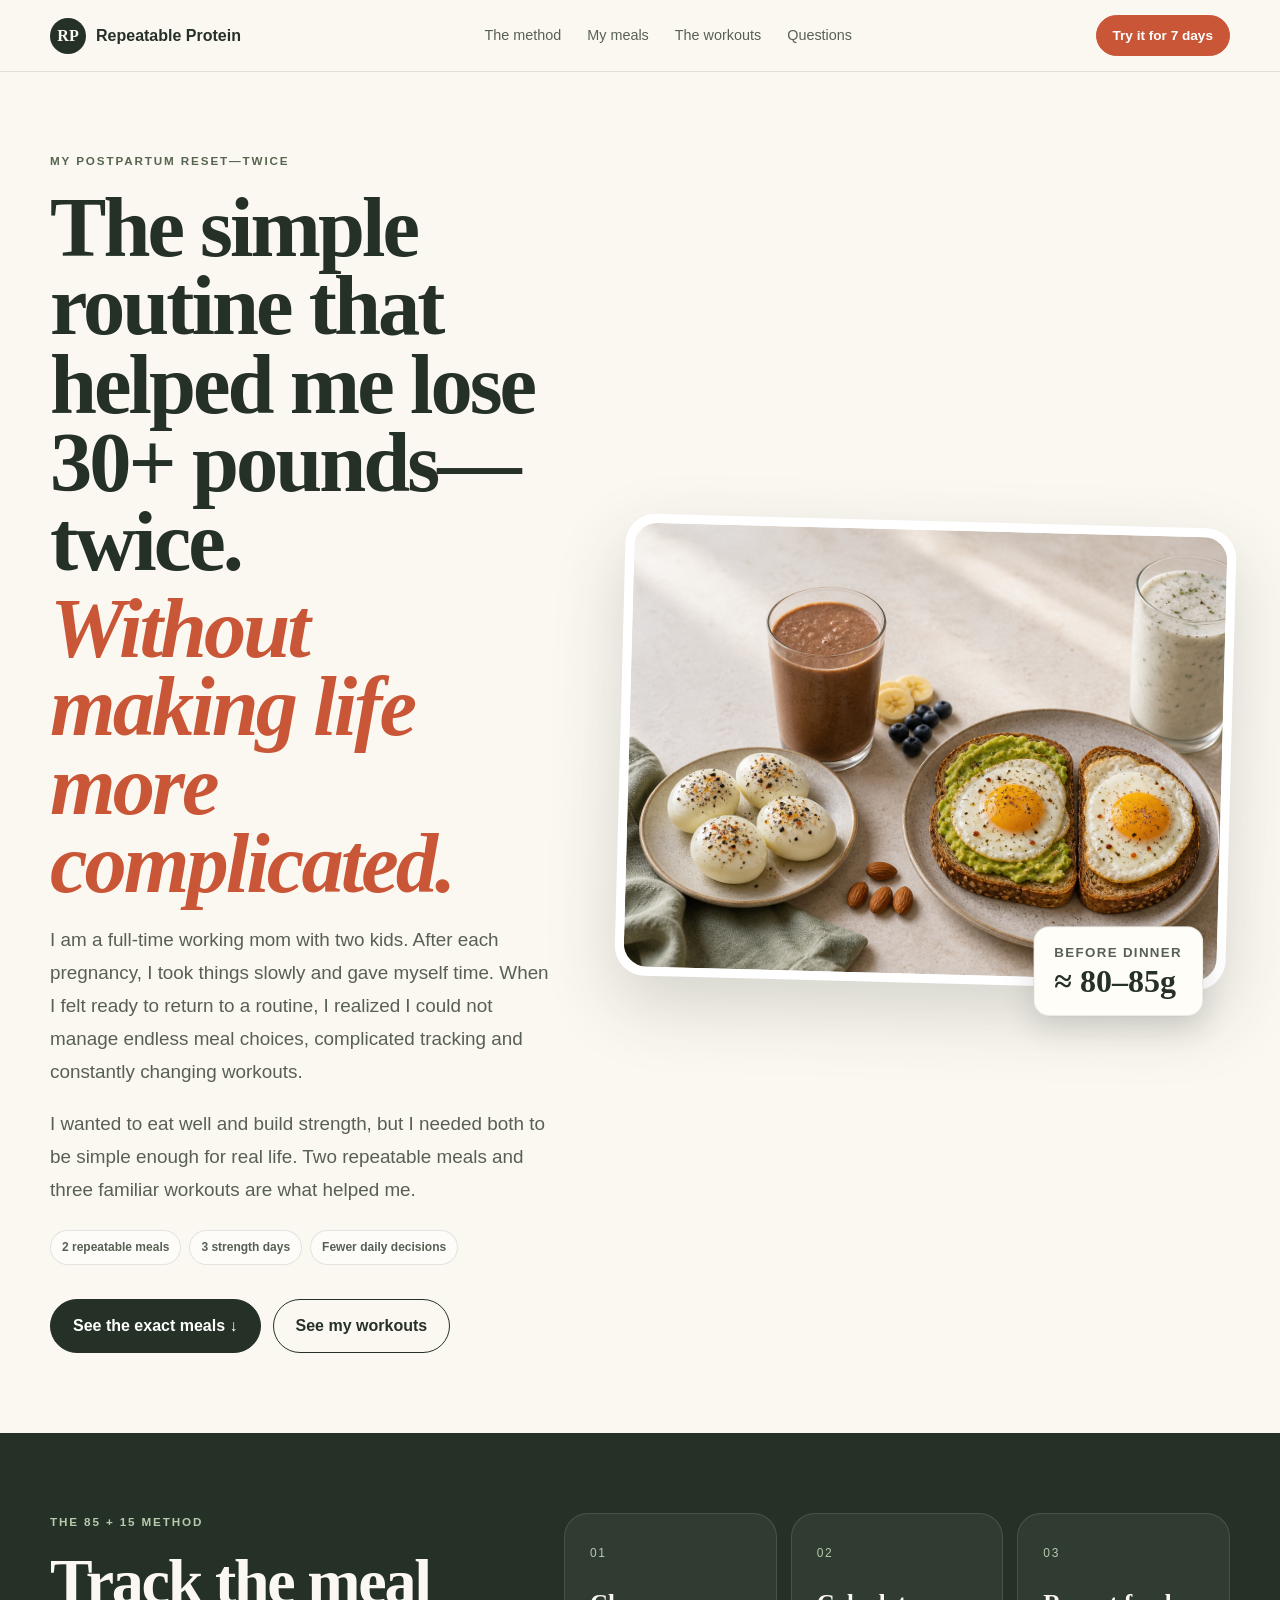
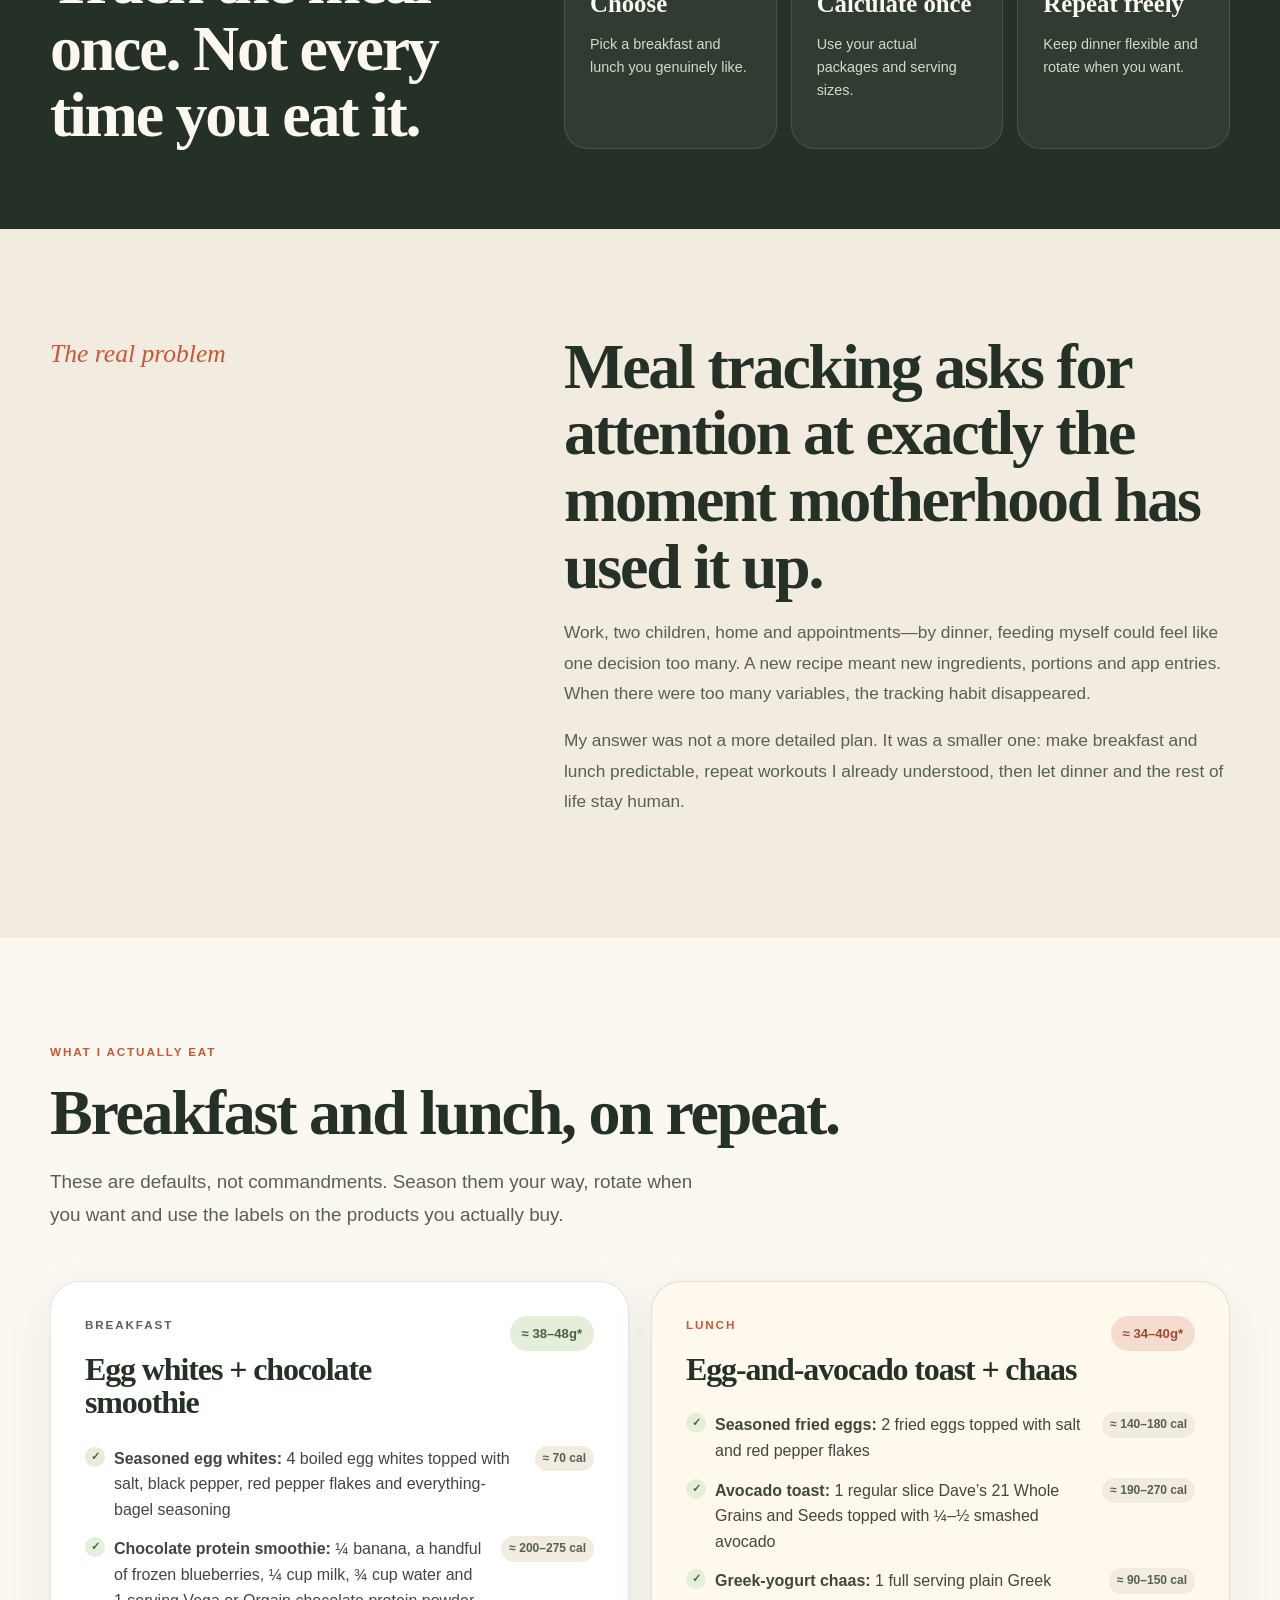
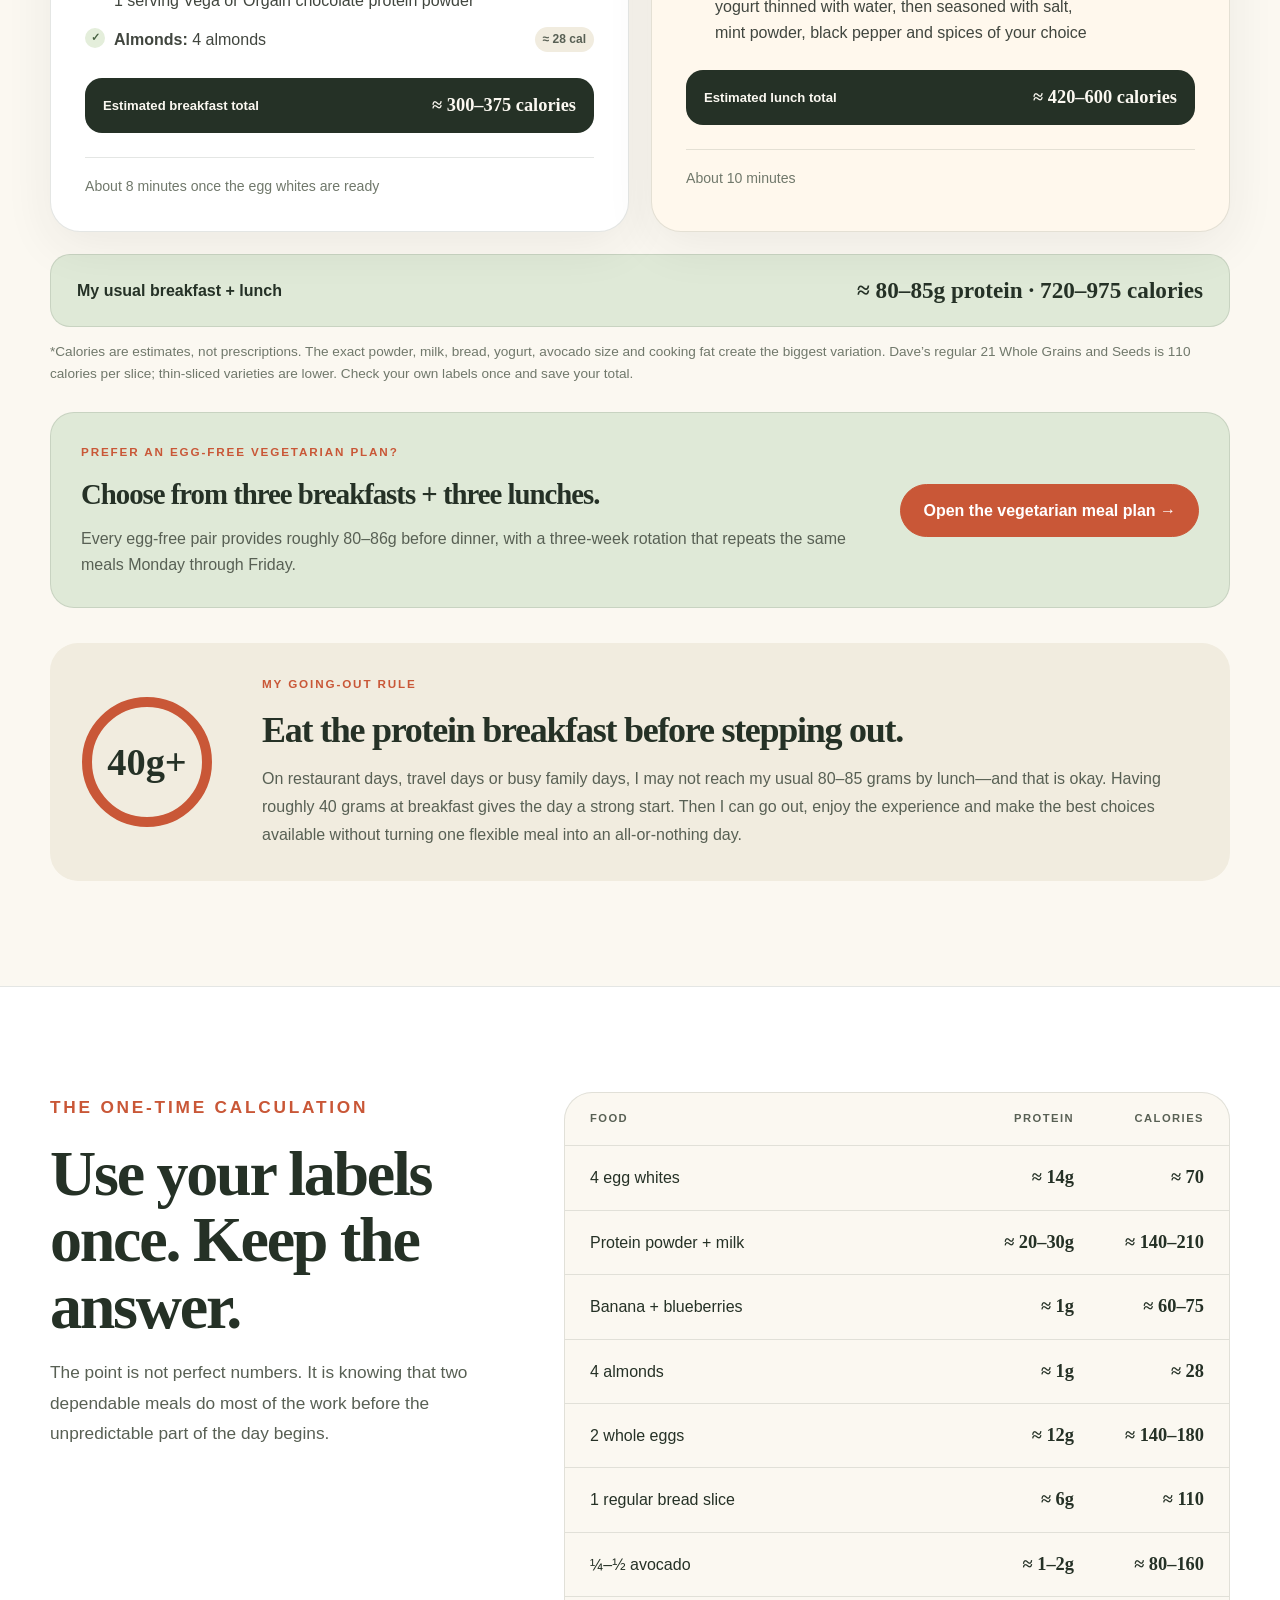
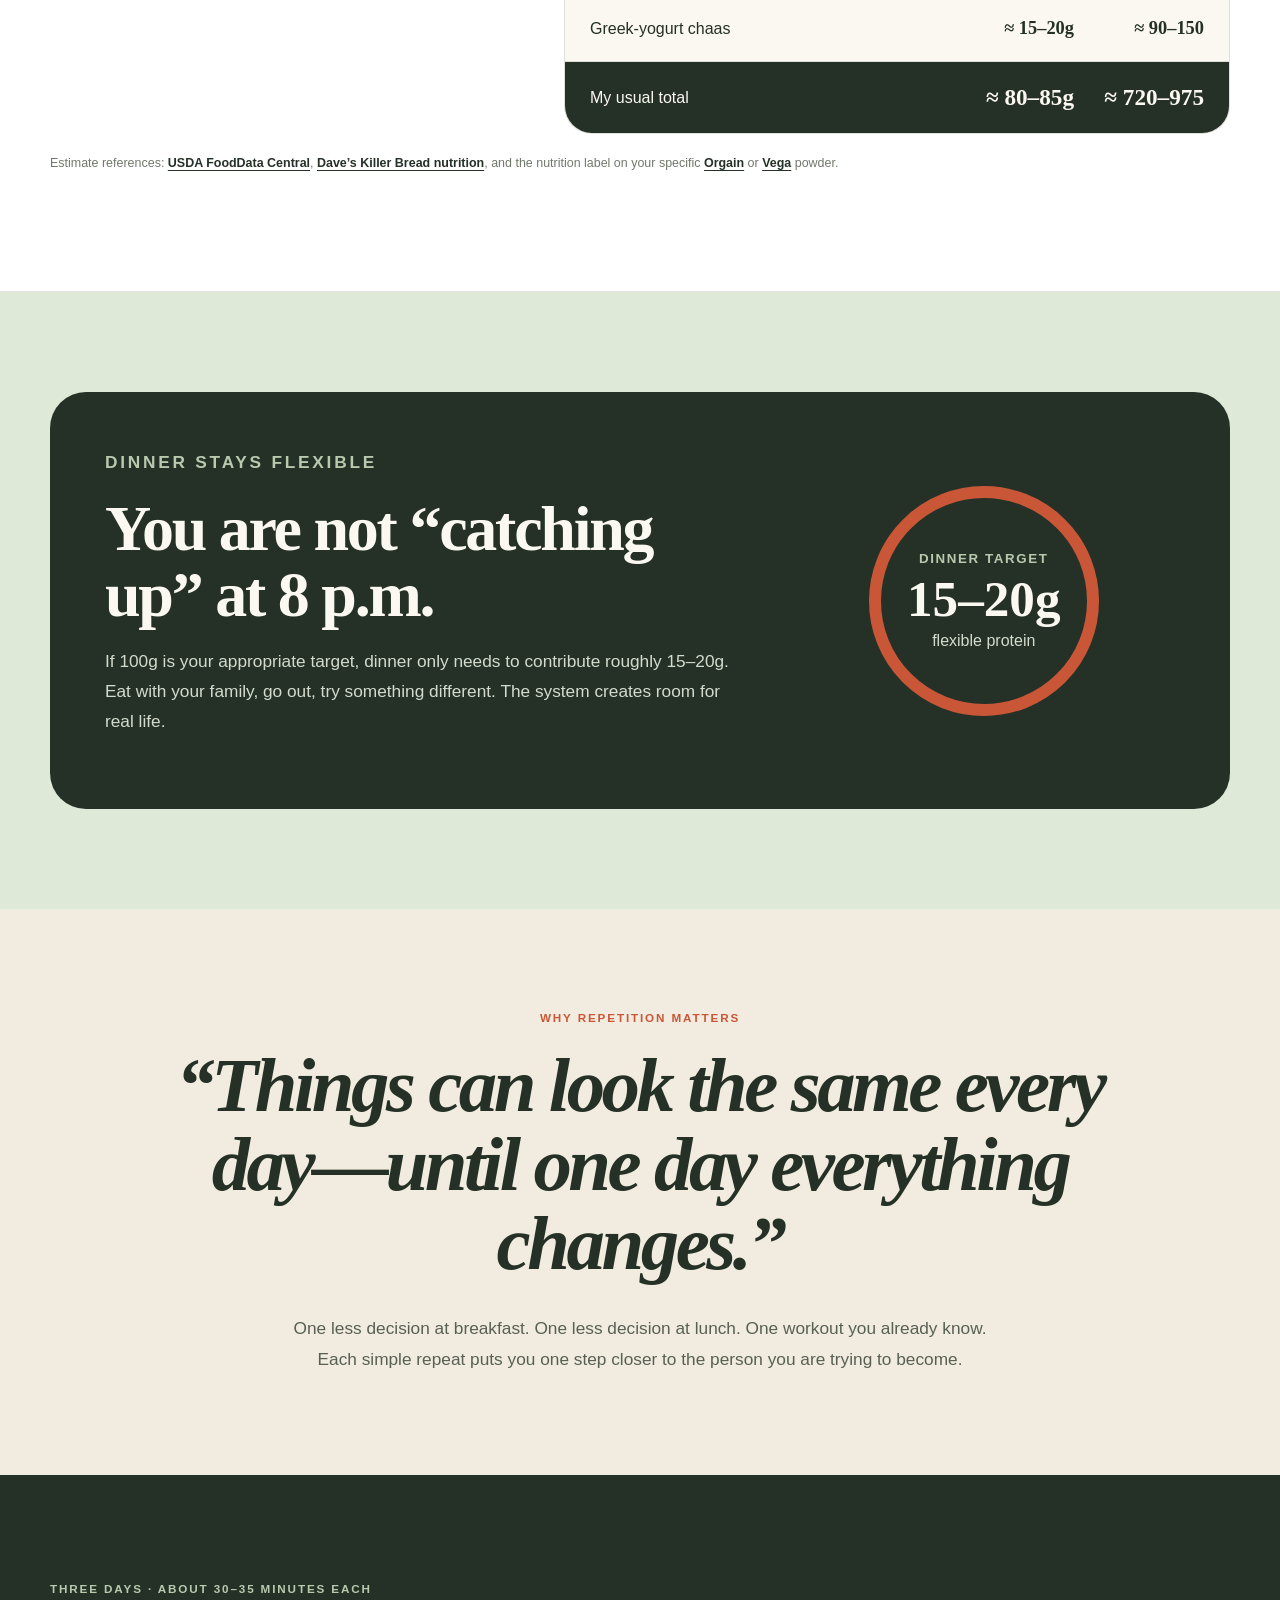
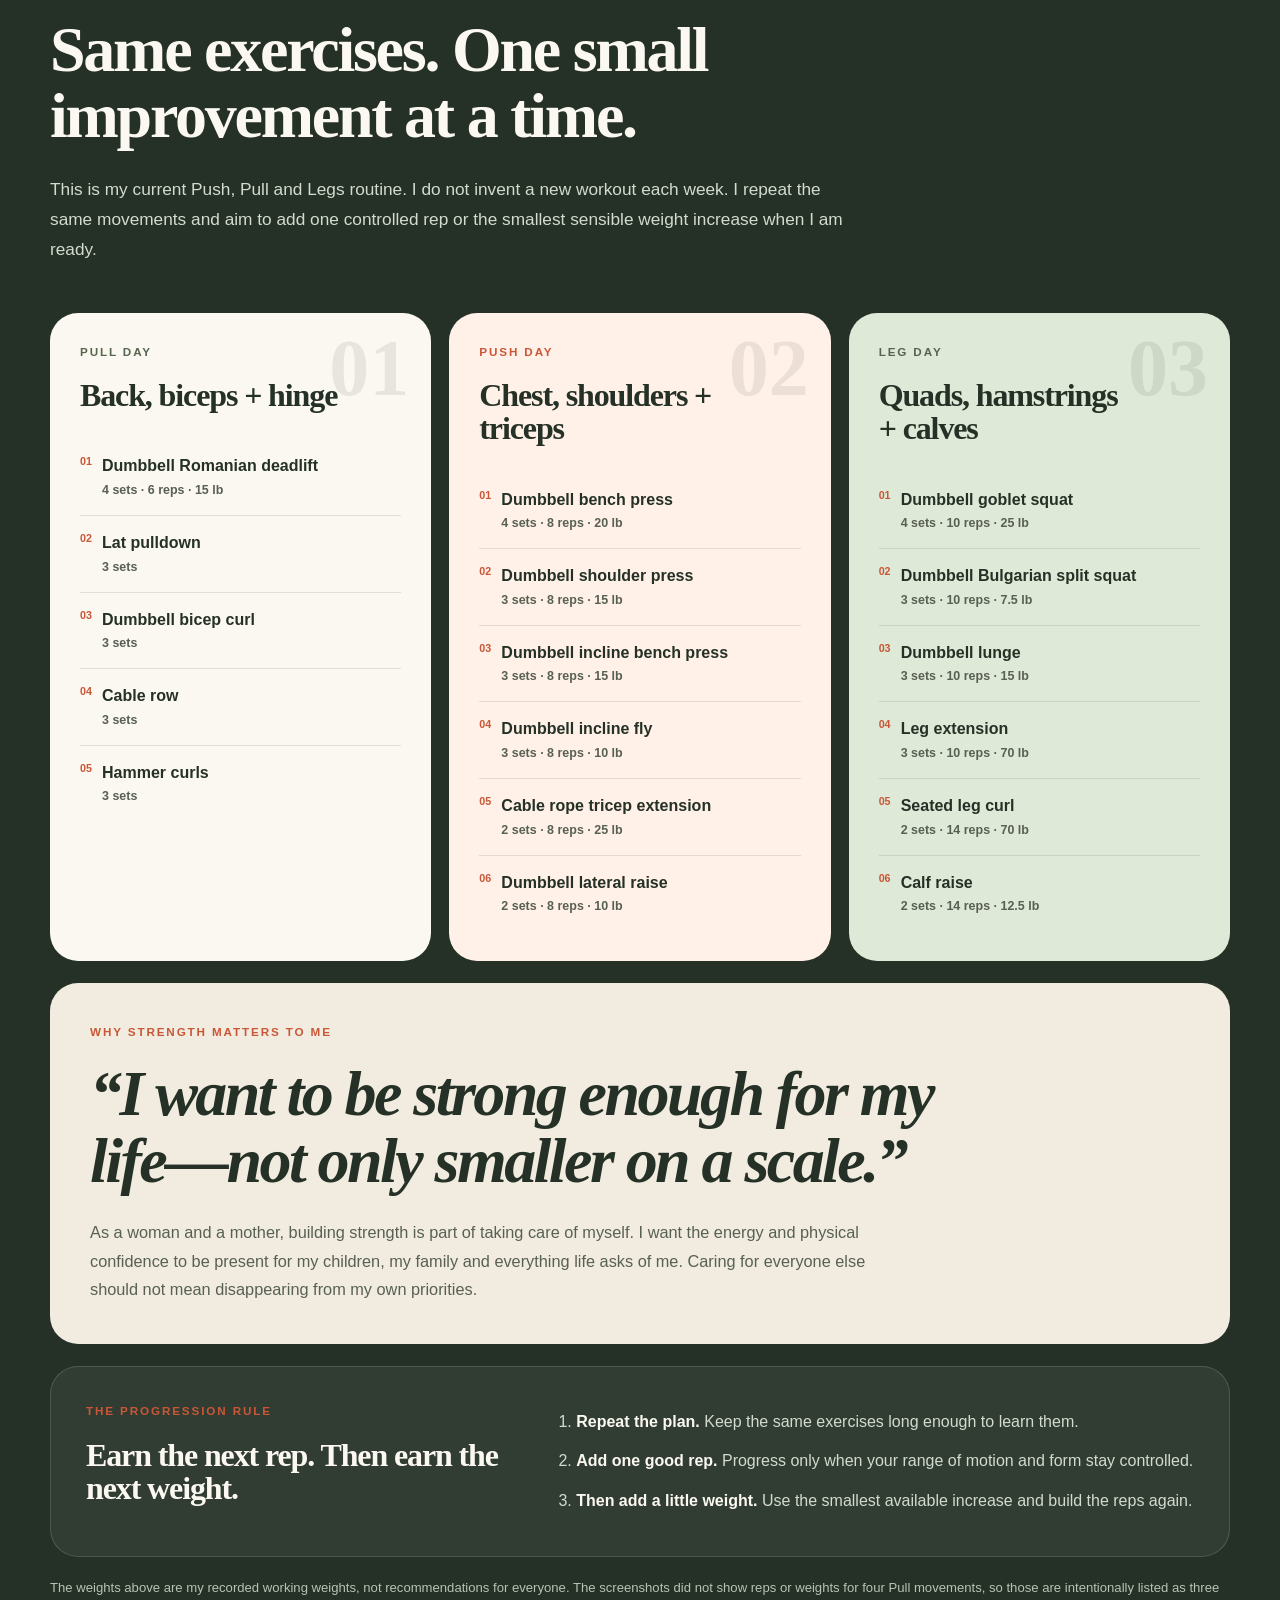
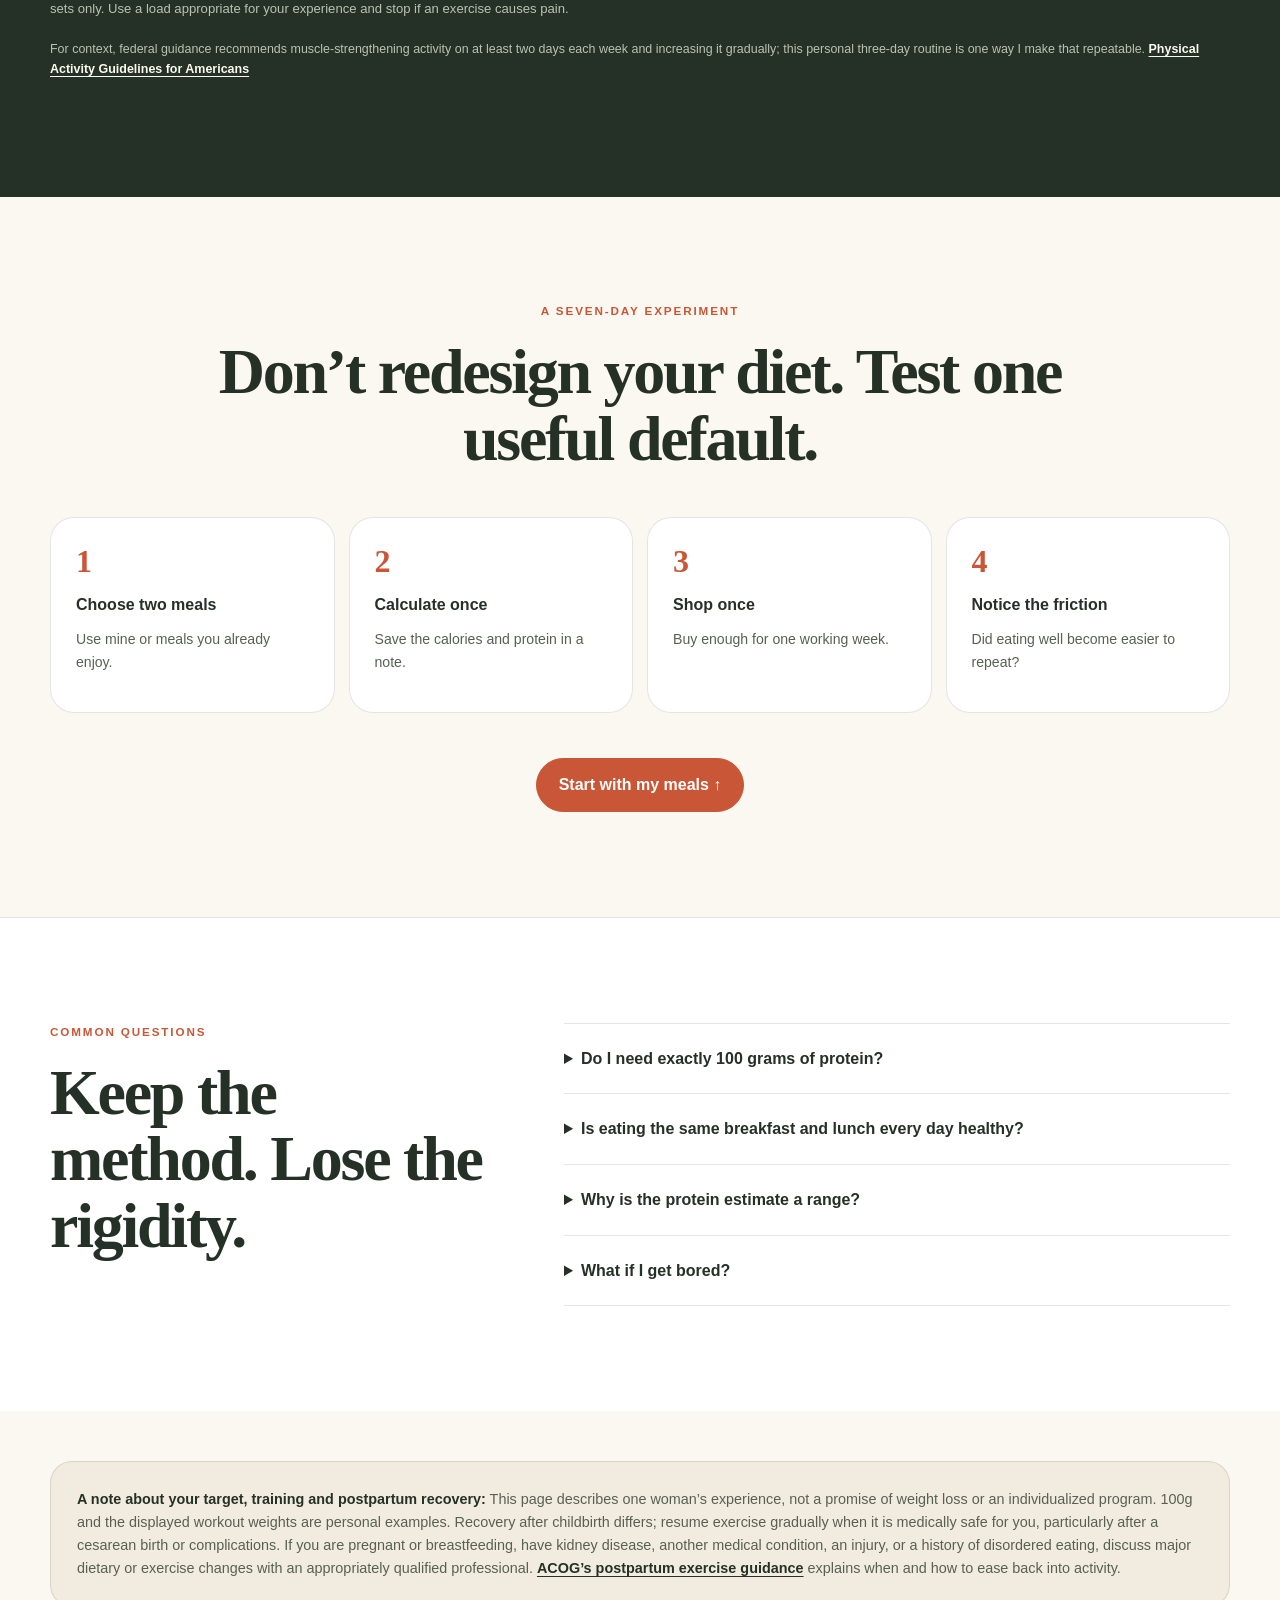
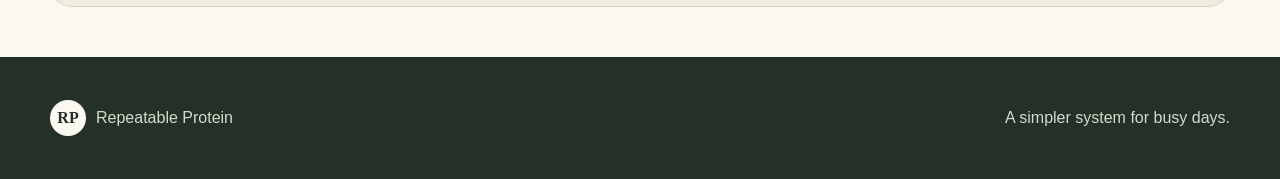
==== commit fb63be0b: "Add repeatable vegetarian recipe rotation" ====
--- a/index.html
+++ b/index.html
@@ -116,8 +116,8 @@
       <aside class="vegetarian-plan-link">
         <div>
           <p class="eyebrow rust">Prefer an egg-free vegetarian plan?</p>
-          <h3>See the 43g breakfast + 39g lunch.</h3>
-          <p>Greek yogurt in the protein smoothie, avocado toast, cottage cheese and chaas create roughly 82g before dinner.</p>
+          <h3>Choose from three breakfasts + three lunches.</h3>
+          <p>Every egg-free pair provides roughly 80–86g before dinner, with a three-week rotation that repeats the same meals Monday through Friday.</p>
         </div>
         <a class="button button-rust" href="high-protein-vegetarian-meal-plan/">Open the vegetarian meal plan →</a>
       </aside>
--- a/styles.css
+++ b/styles.css
@@ -323,3 +323,68 @@
   .grocery-list { grid-template-columns: 1fr; }
   .vegetarian-plan-link { align-items: flex-start; flex-direction: column; }
 }
+
+/* Additional recipe options and weekly rotation */
+.alternative-section { padding-block: 105px; border-bottom: 1px solid var(--border); background: var(--sand); }
+.option-section-heading { display: grid; grid-template-columns: 1fr .65fr; align-items: end; gap: 60px; }
+.option-section-heading h2 { max-width: 780px; }
+.option-section-heading > p { margin: 0; color: var(--muted); line-height: 1.75; }
+.option-group { margin-top: 56px; }
+.option-group-label { margin-bottom: 18px; display: flex; align-items: center; justify-content: space-between; gap: 20px; }
+.option-group-label span { color: var(--rust); font-size: .74rem; font-weight: 800; letter-spacing: .13em; text-transform: uppercase; }
+.option-group-label strong { color: var(--muted); font-size: .82rem; }
+.lunch-option-group { margin-top: 70px; }
+.alternative-grid { display: grid; grid-template-columns: 1fr 1fr; gap: 22px; }
+.alternative-card { overflow: hidden; padding: 34px; border: 1px solid var(--border); border-radius: 30px; background: #fff; }
+.alternative-card.oat-card { background: #f7f2e6; }
+.alternative-card.berry-card { background: #fff1e8; }
+.alternative-card.tofu-card { background: var(--sage); }
+.alternative-card.lentil-card { background: #fff; }
+.alternative-card-top { display: grid; grid-template-columns: minmax(0,1fr) auto; align-items: start; gap: 22px; }
+.alternative-card h3 { max-width: 430px; font-size: 2rem; }
+.compact-macro { min-width: 105px; padding: 12px 14px; border-radius: 16px; background: var(--green); color: var(--cream); text-align: center; }
+.compact-macro strong, .compact-macro span { display: block; }
+.compact-macro strong { font: 700 1.35rem var(--serif); }
+.compact-macro span { color: #cbd5c6; font-size: .7rem; }
+.rust-compact { background: var(--rust); }
+.rust-compact span { color: #fff1e8; }
+.option-intro { min-height: 54px; margin: 18px 0 22px; color: var(--muted); }
+.option-ingredients { margin: 0; padding: 0; border-block: 1px solid var(--border); list-style: none; }
+.option-ingredients li { padding: 12px 0; display: flex; align-items: baseline; justify-content: space-between; gap: 20px; border-bottom: 1px solid var(--border); }
+.option-ingredients li:last-child { border-bottom: 0; }
+.option-ingredients span { color: var(--muted); font-size: .88rem; }
+.option-ingredients strong { flex: 0 0 auto; font-family: var(--serif); font-size: .92rem; }
+.mini-steps { margin: 22px 0 0; padding-left: 20px; }
+.mini-steps li { padding: 4px 0 4px 5px; color: var(--muted); font-size: .88rem; }
+.batch-tip { margin: 22px 0 0; padding: 16px 18px; border-radius: 14px; background: rgba(255,255,255,.58); color: var(--muted); font-size: .8rem; }
+.batch-tip strong { color: var(--green); }
+.options-note { margin: 24px 0 0; color: #70786b; font-size: .8rem; }
+
+.rotation-grid { margin-top: 48px; display: grid; grid-template-columns: repeat(3,1fr); gap: 18px; }
+.rotation-card { padding: 28px; display: grid; grid-template-rows: auto 1fr auto; border: 1px solid var(--border); border-radius: 26px; background: #fff; }
+.rotation-card.sage-rotation { background: var(--sage); }
+.rotation-card.warm-rotation { background: #fff1e8; }
+.rotation-week { display: flex; align-items: center; justify-content: space-between; }
+.rotation-week span { color: var(--muted); font-size: .68rem; font-weight: 800; letter-spacing: .13em; text-transform: uppercase; }
+.rotation-week strong { color: rgba(37,49,38,.14); font: 700 4.5rem/1 var(--serif); }
+.rotation-card h3 { margin-top: 2px; font-size: 1.7rem; }
+.rotation-card p:not(.eyebrow) { color: var(--muted); font-size: .88rem; }
+.weekday-dots { margin-top: 22px; display: grid; grid-template-columns: repeat(5,1fr); gap: 7px; }
+.weekday-dots span { aspect-ratio: 1; display: grid; place-items: center; border-radius: 50%; background: var(--green); color: var(--cream); font-size: .7rem; font-weight: 800; }
+.week-four { margin-top: 18px; padding: 18px 22px; border: 1px dashed rgba(37,49,38,.28); border-radius: 16px; color: var(--muted); text-align: center; }
+.week-four strong { color: var(--green); }
+
+@media (max-width: 950px) {
+  .option-section-heading, .alternative-grid { grid-template-columns: 1fr; }
+  .rotation-grid { grid-template-columns: 1fr; }
+  .option-intro { min-height: 0; }
+}
+
+@media (max-width: 600px) {
+  .alternative-card { padding: 24px; }
+  .alternative-card-top { grid-template-columns: 1fr; }
+  .compact-macro { justify-self: start; }
+  .option-group-label { align-items: flex-start; flex-direction: column; }
+  .option-ingredients li { align-items: flex-start; flex-direction: column; gap: 3px; }
+  .weekday-dots { max-width: 280px; }
+}
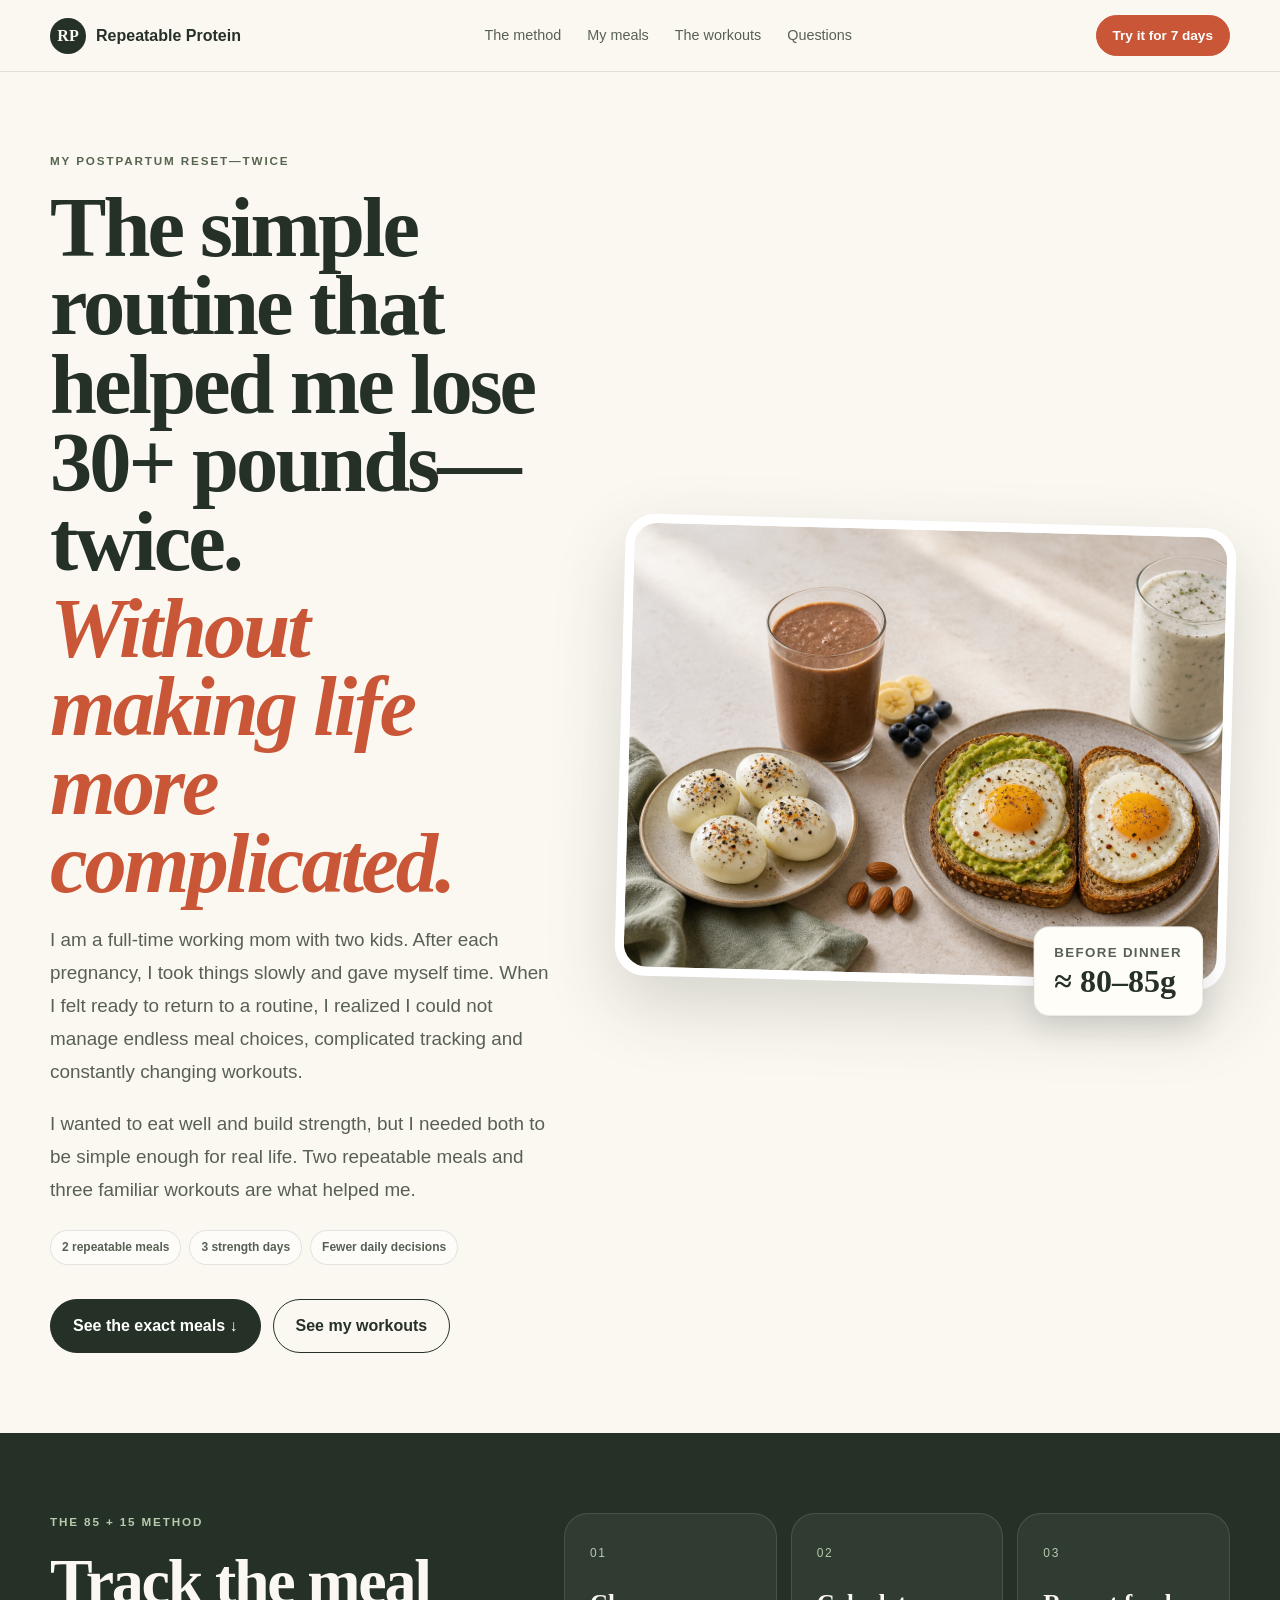
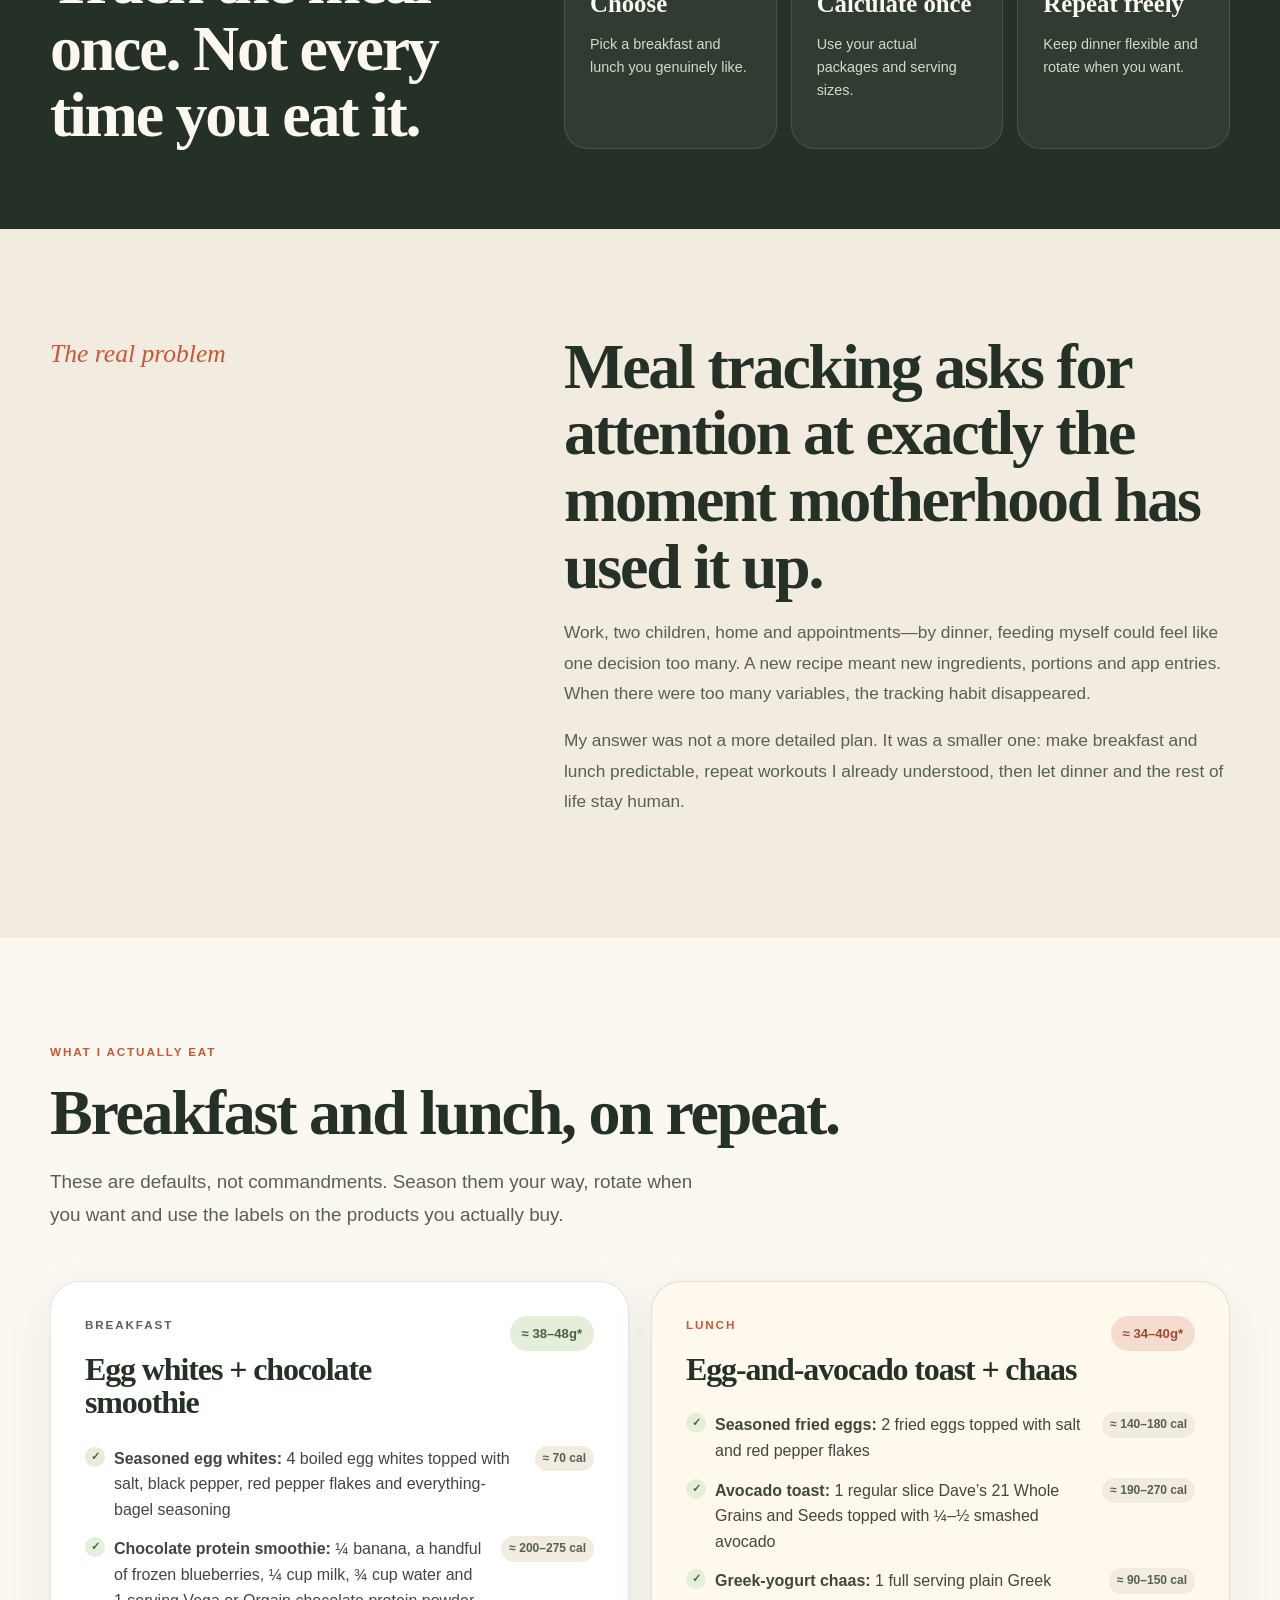
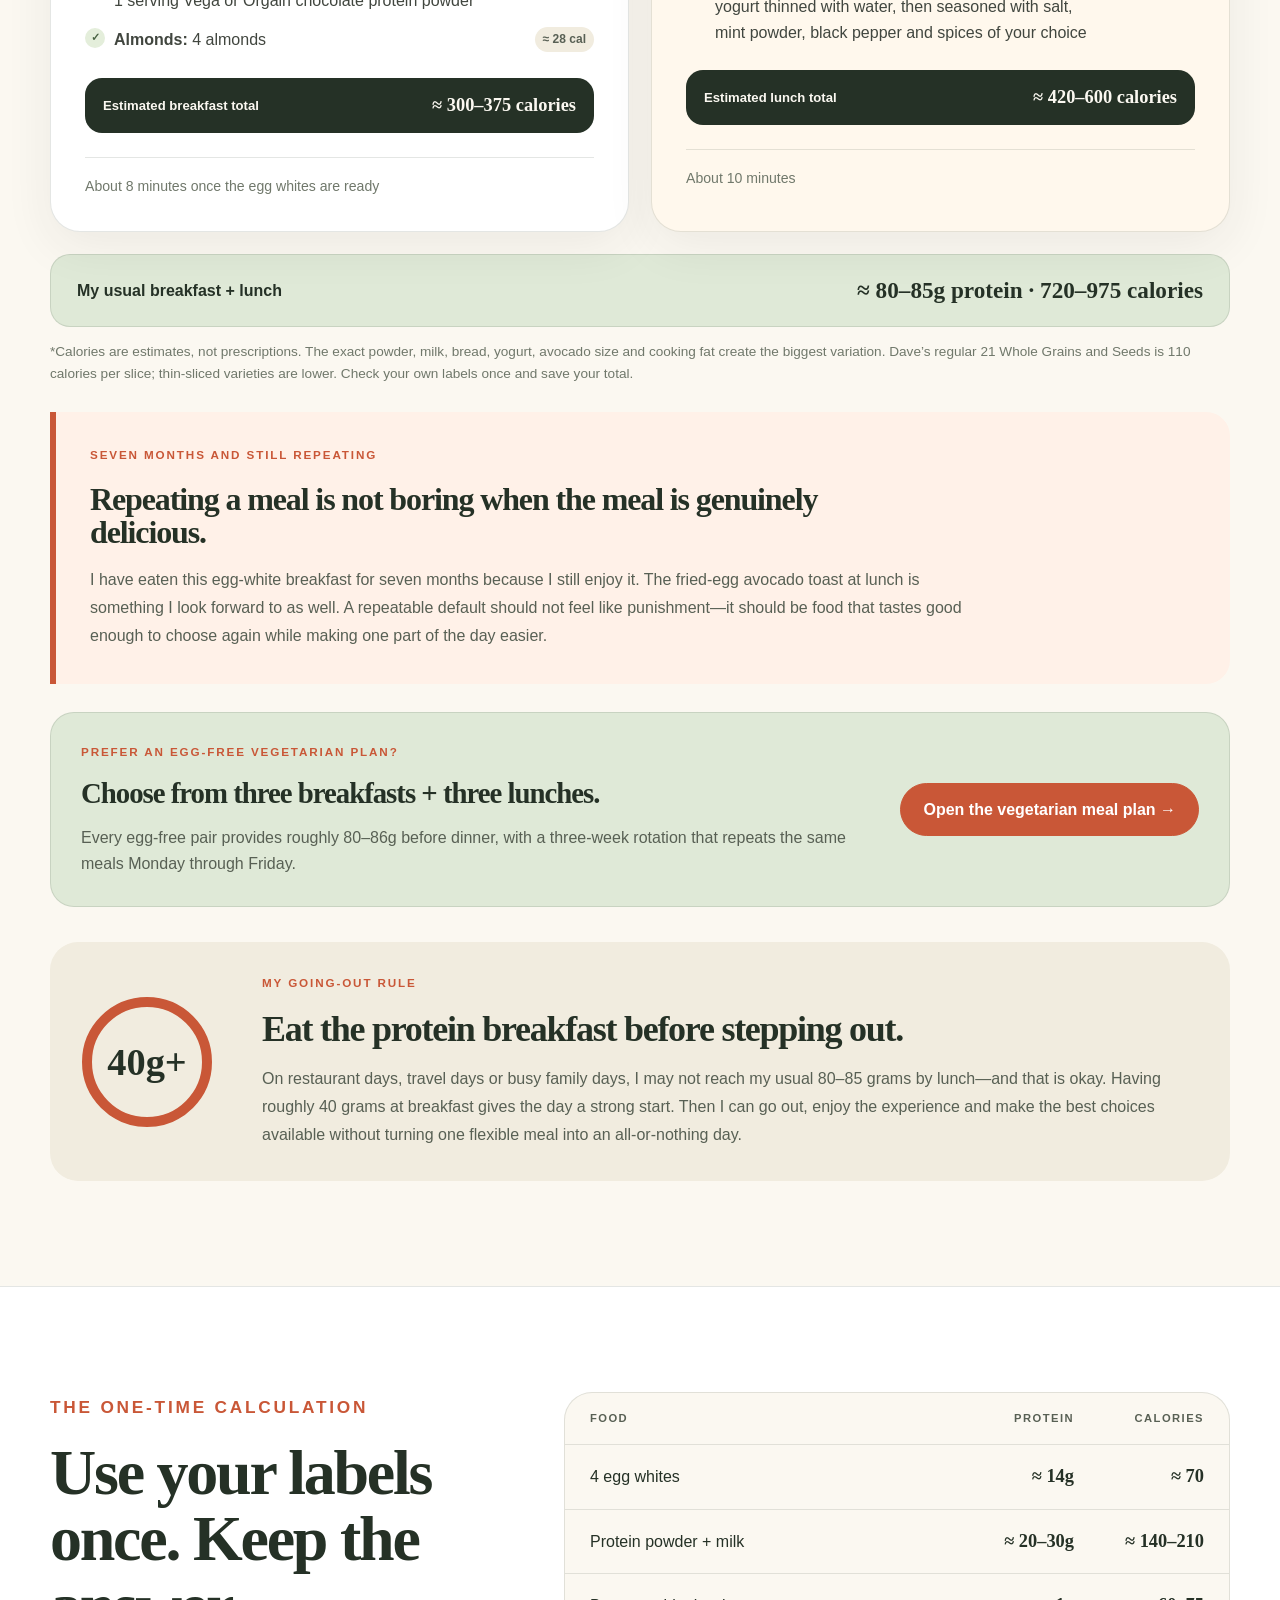
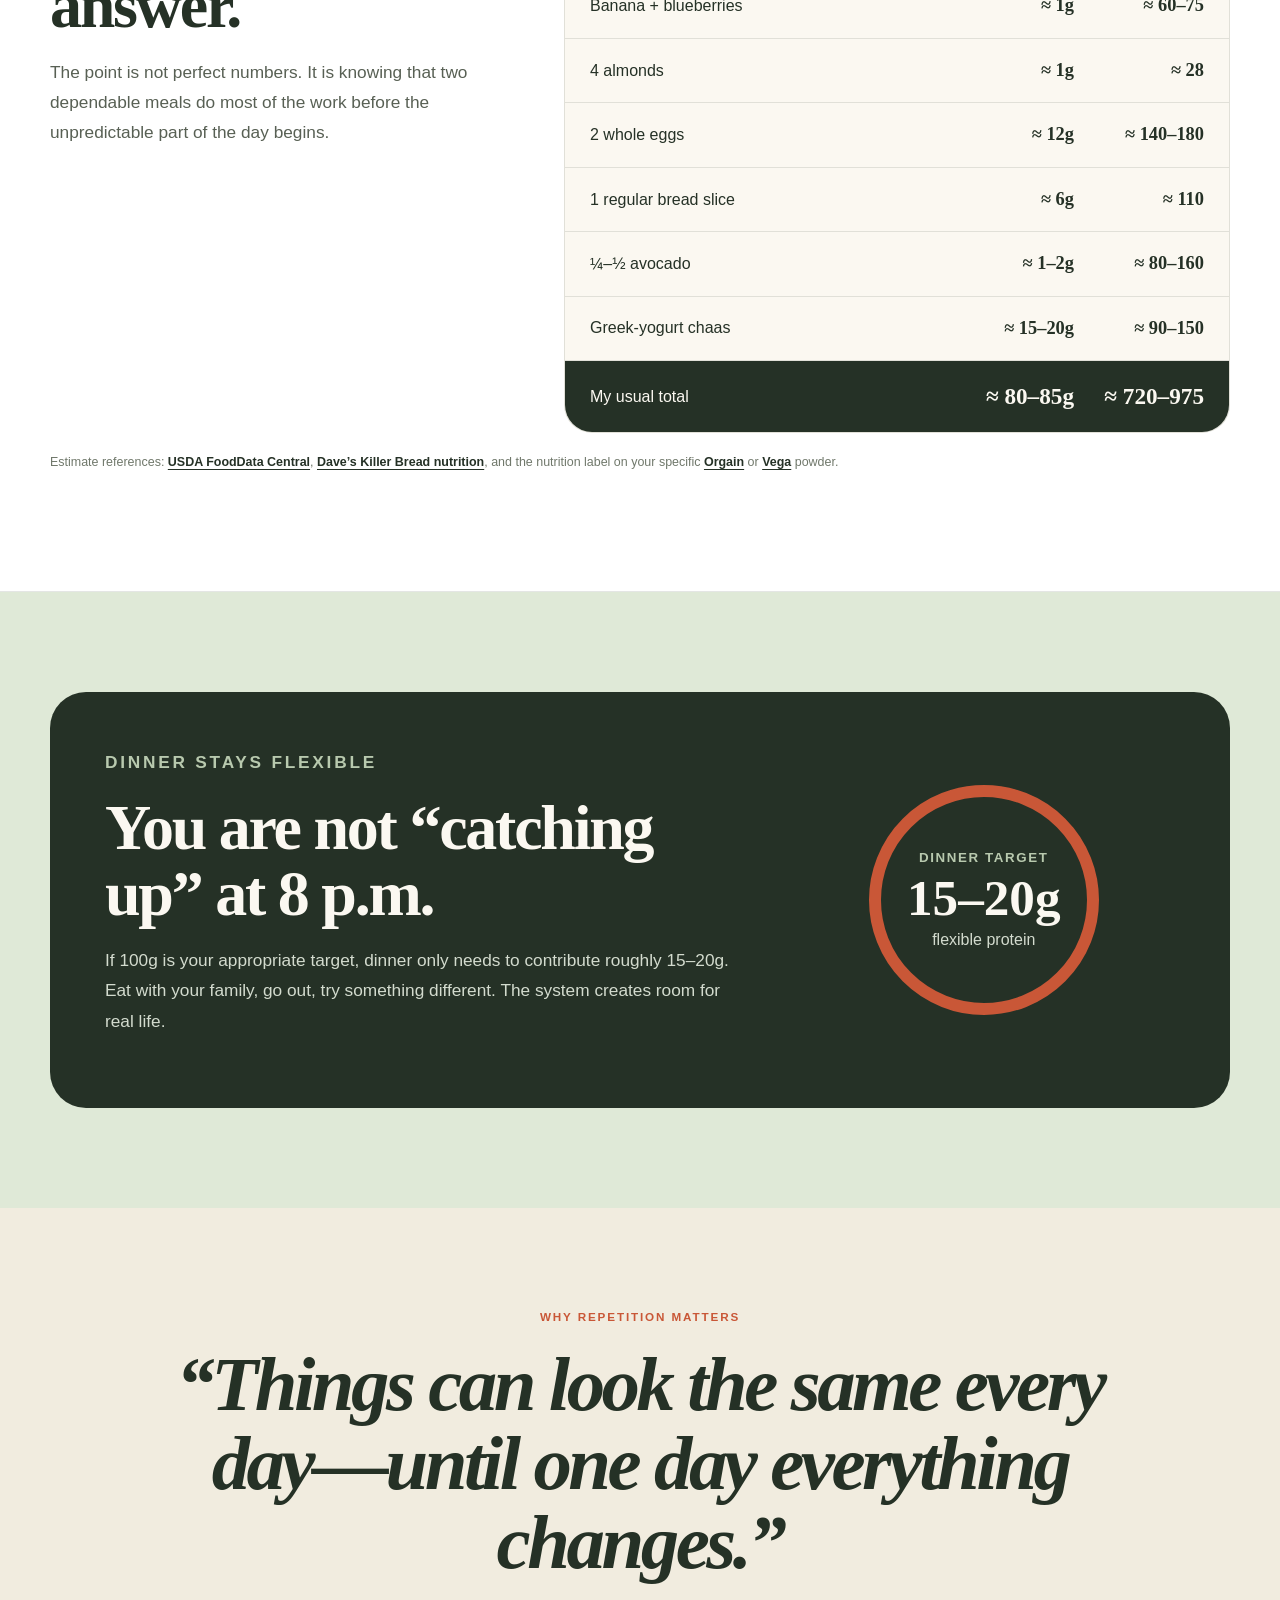
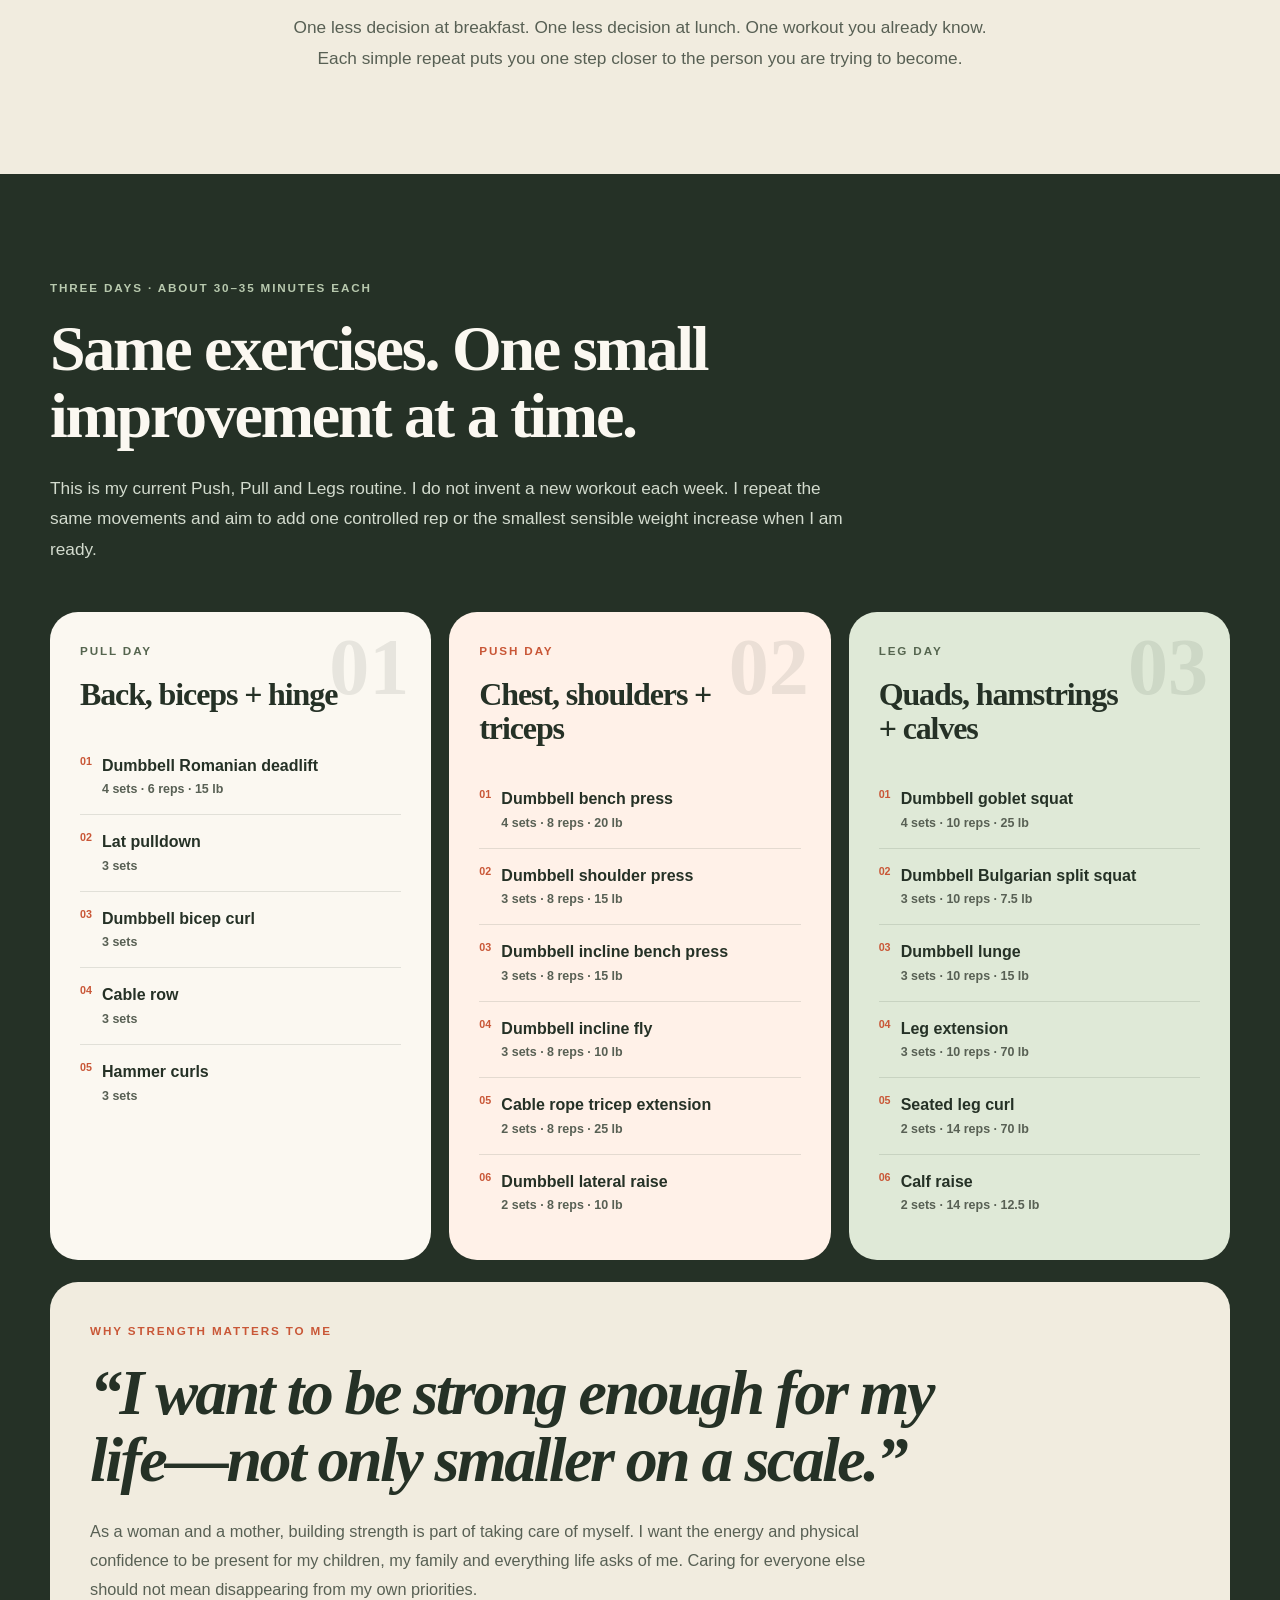
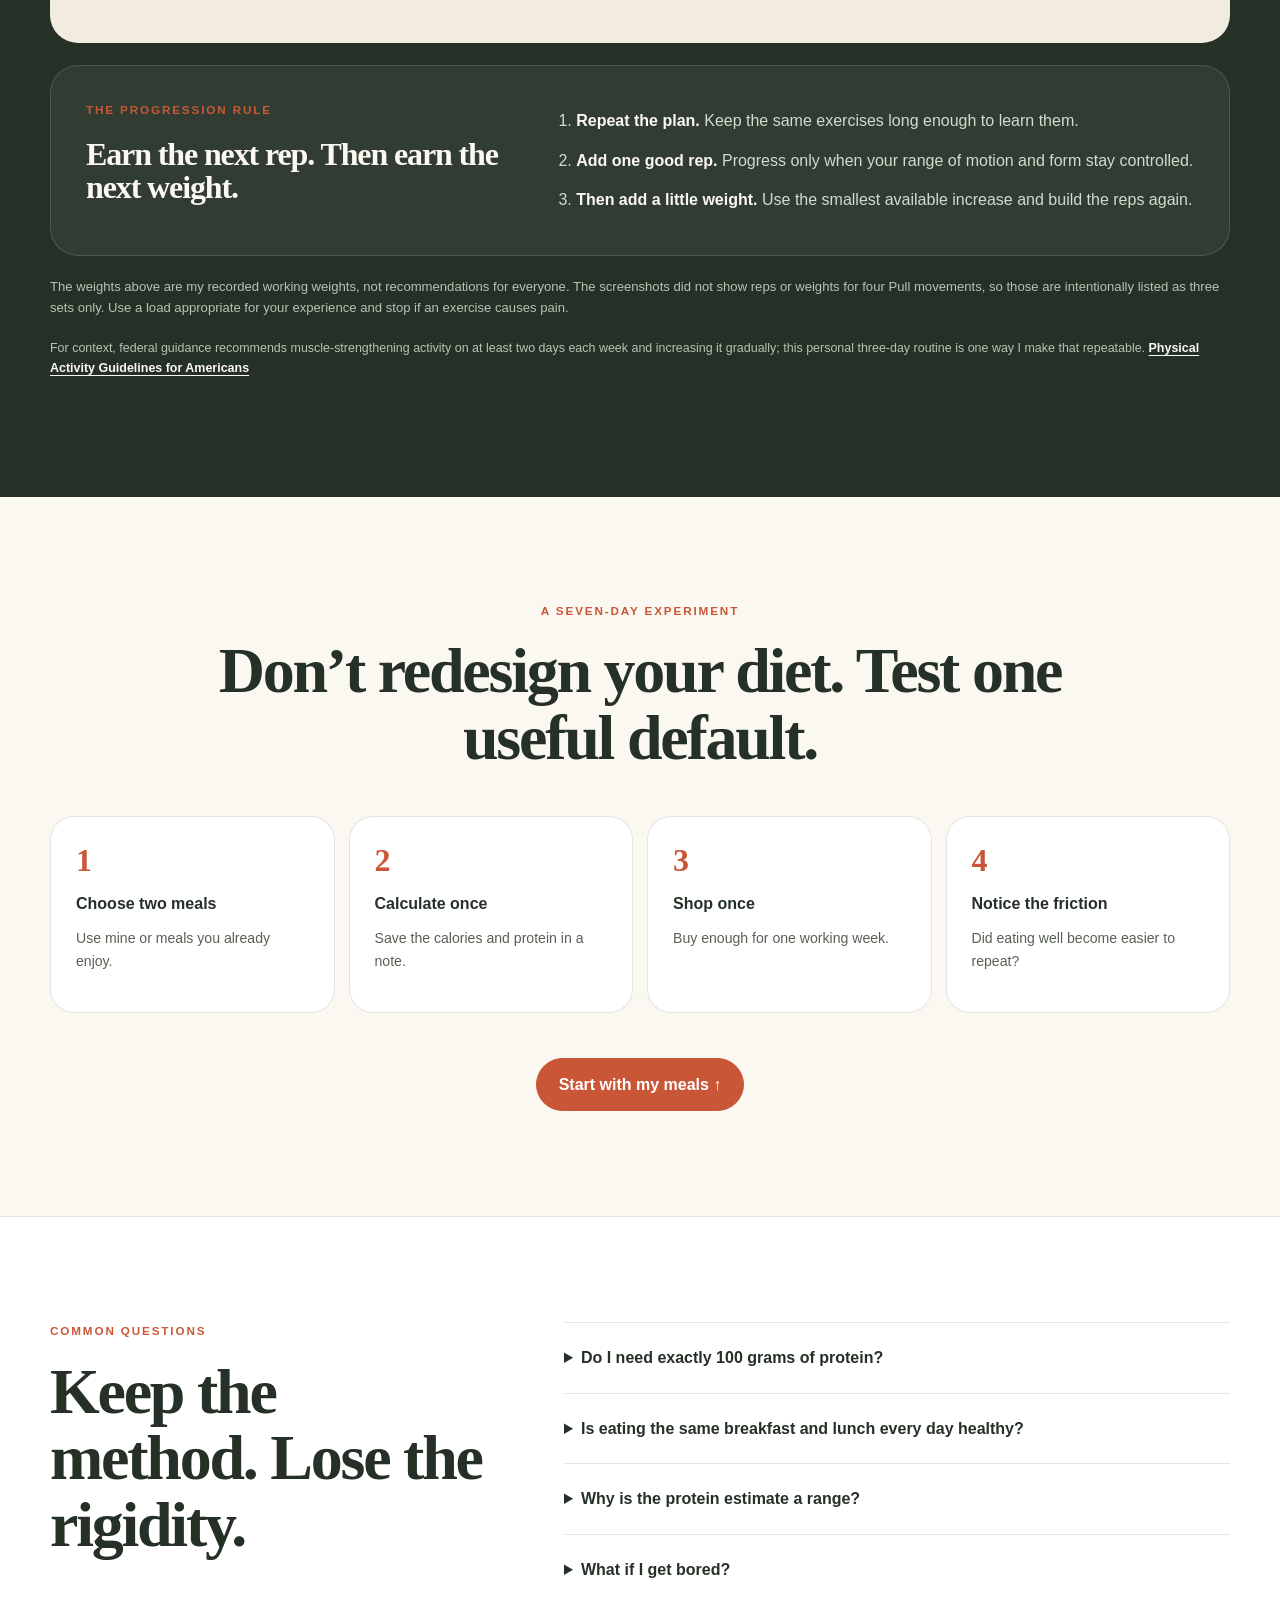
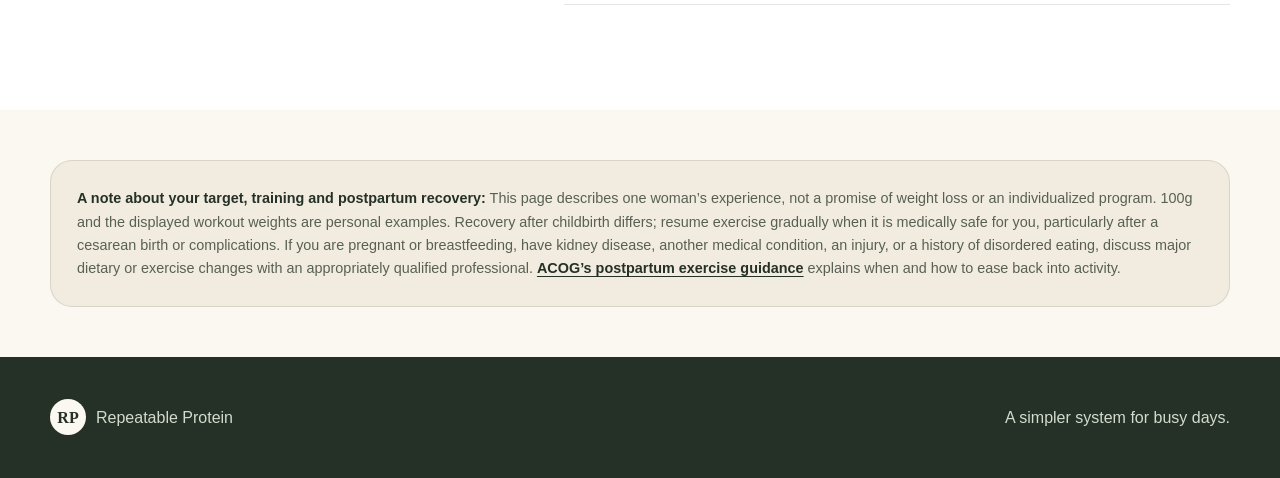
==== commit 8de8a408: "Add fruit topping and repetition proof point" ====
--- a/index.html
+++ b/index.html
@@ -113,6 +113,12 @@
       <div class="combined-total"><span>My usual breakfast + lunch</span><strong>≈ 80–85g protein · 720–975 calories</strong></div>
       <p class="note">*Calories are estimates, not prescriptions. The exact powder, milk, bread, yogurt, avocado size and cooking fat create the biggest variation. Dave’s regular 21 Whole Grains and Seeds is 110 calories per slice; thin-sliced varieties are lower. Check your own labels once and save your total.</p>
 
+      <aside class="seven-month-note">
+        <p class="eyebrow rust">Seven months and still repeating</p>
+        <h3>Repeating a meal is not boring when the meal is genuinely delicious.</h3>
+        <p>I have eaten this egg-white breakfast for seven months because I still enjoy it. The fried-egg avocado toast at lunch is something I look forward to as well. A repeatable default should not feel like punishment—it should be food that tastes good enough to choose again while making one part of the day easier.</p>
+      </aside>
+
       <aside class="vegetarian-plan-link">
         <div>
           <p class="eyebrow rust">Prefer an egg-free vegetarian plan?</p>
--- a/styles.css
+++ b/styles.css
@@ -373,6 +373,13 @@
 .weekday-dots span { aspect-ratio: 1; display: grid; place-items: center; border-radius: 50%; background: var(--green); color: var(--cream); font-size: .7rem; font-weight: 800; }
 .week-four { margin-top: 18px; padding: 18px 22px; border: 1px dashed rgba(37,49,38,.28); border-radius: 16px; color: var(--muted); text-align: center; }
 .week-four strong { color: var(--green); }
+.taste-proof { margin-top: 22px; padding: 34px; border: 1px solid var(--border); border-radius: 24px; background: var(--green); color: var(--cream); }
+.taste-proof h3 { max-width: 760px; font-size: 2rem; }
+.taste-proof > p:not(.eyebrow) { max-width: 850px; color: #cbd5c6; }
+.taste-proof a { display: inline-block; margin-top: 6px; color: var(--cream); font-weight: 800; text-decoration: underline; text-underline-offset: 4px; }
+.seven-month-note { margin-top: 28px; padding: 34px; border-left: 6px solid var(--rust); border-radius: 0 24px 24px 0; background: #fff1e8; }
+.seven-month-note h3 { max-width: 820px; font-size: 2rem; }
+.seven-month-note > p:last-child { max-width: 900px; margin-bottom: 0; color: var(--muted); line-height: 1.75; }
 
 @media (max-width: 950px) {
   .option-section-heading, .alternative-grid { grid-template-columns: 1fr; }
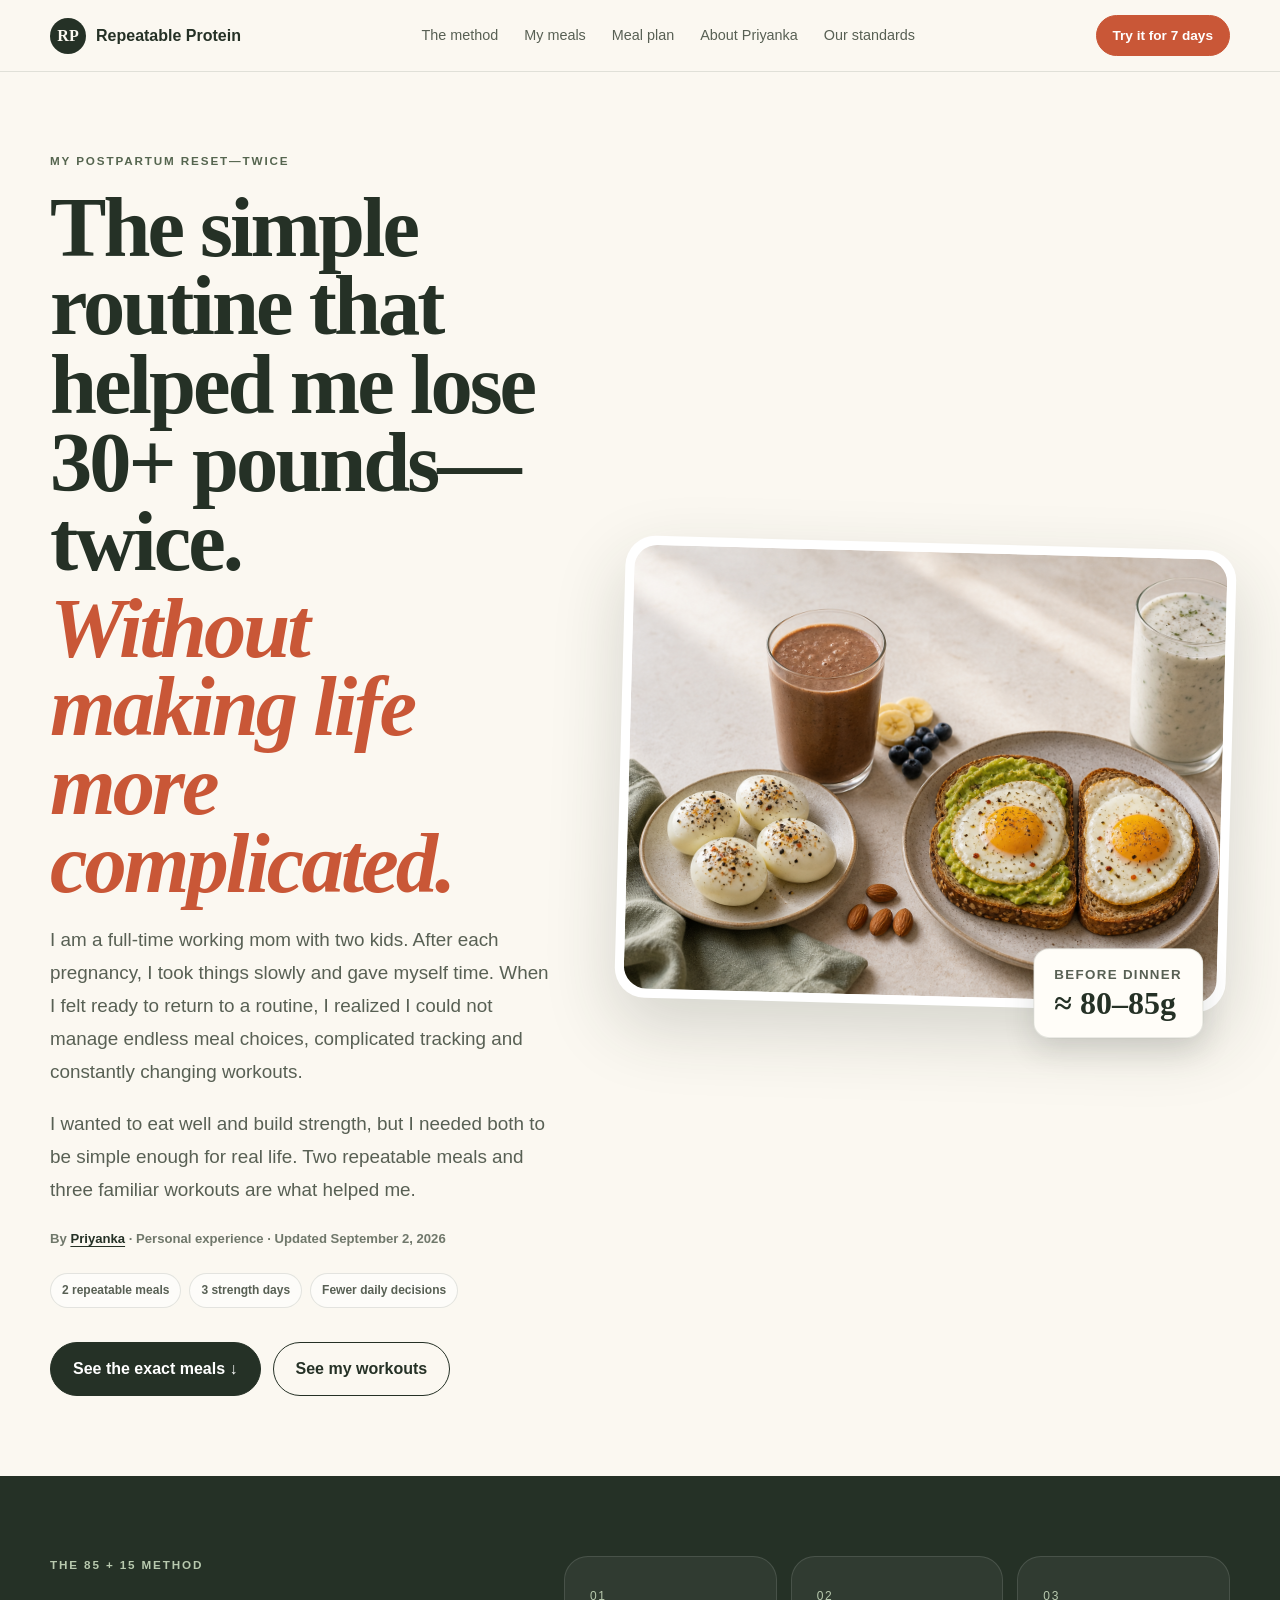
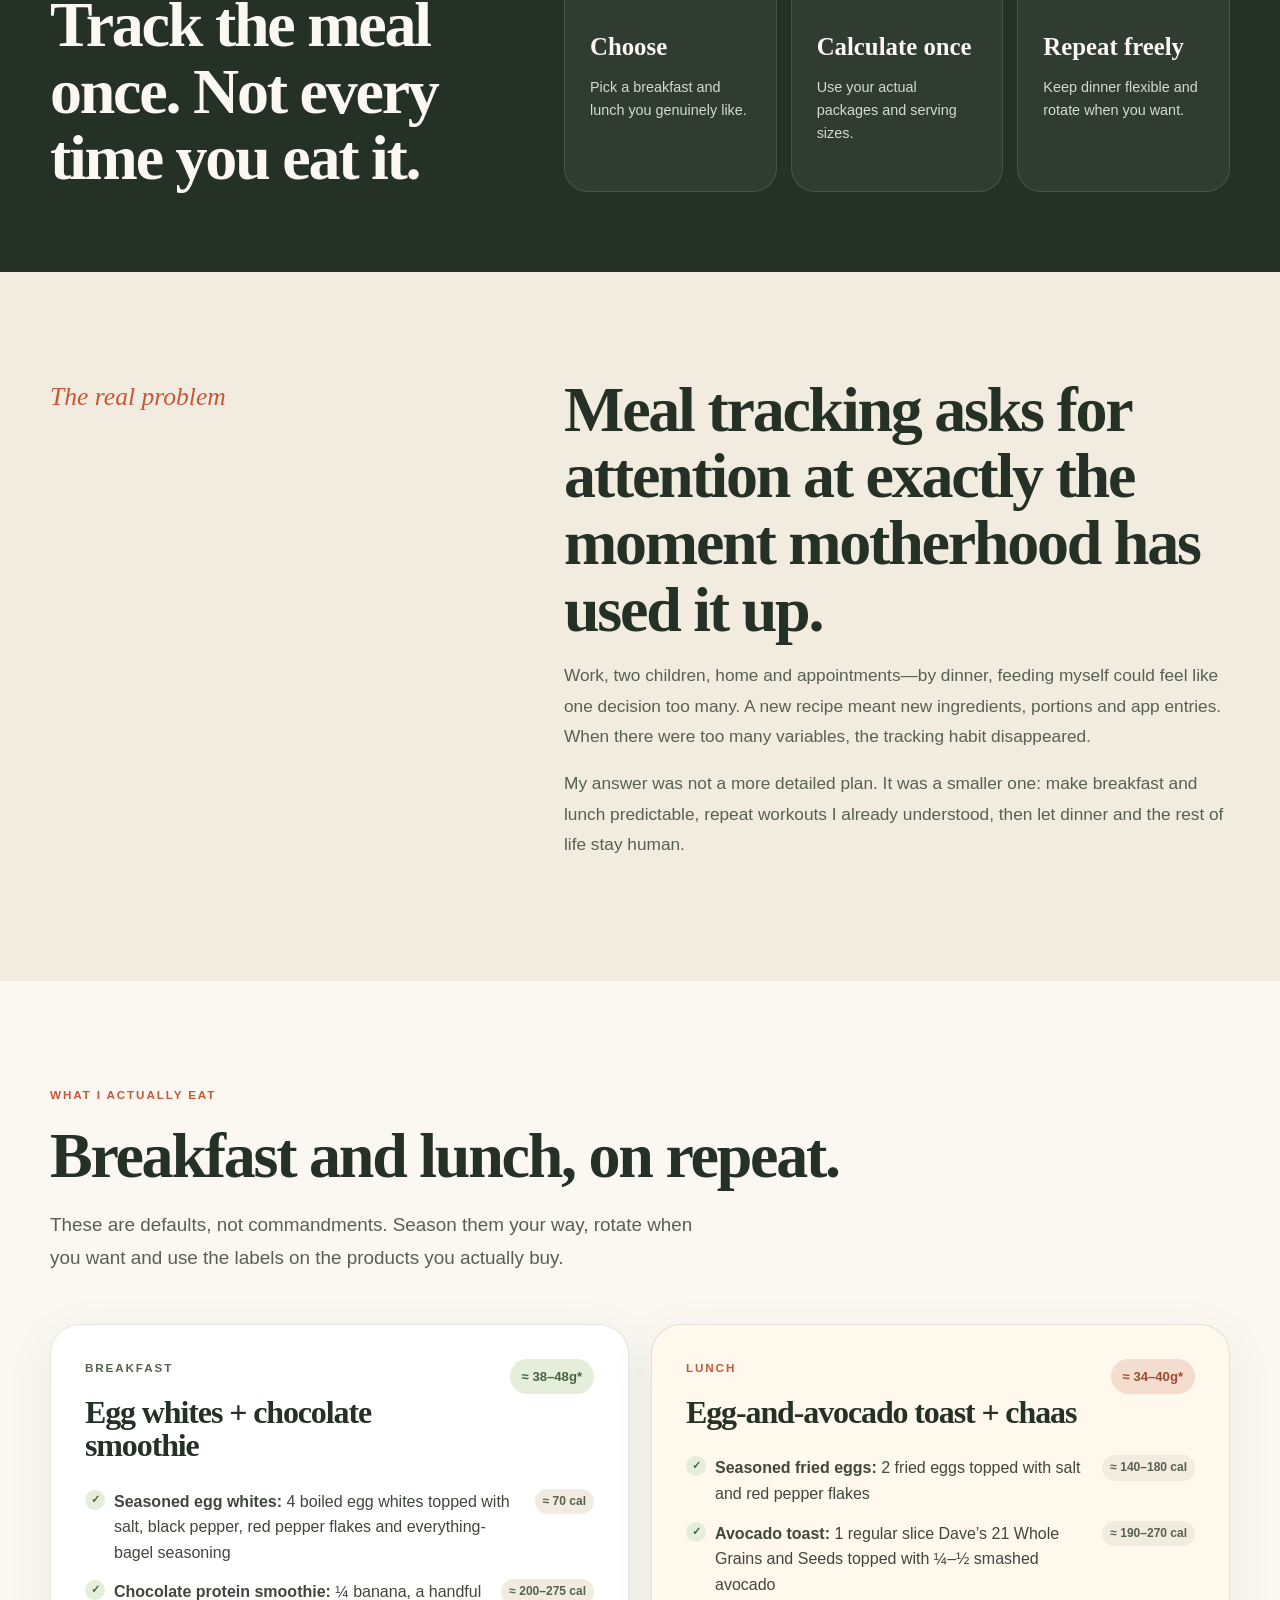
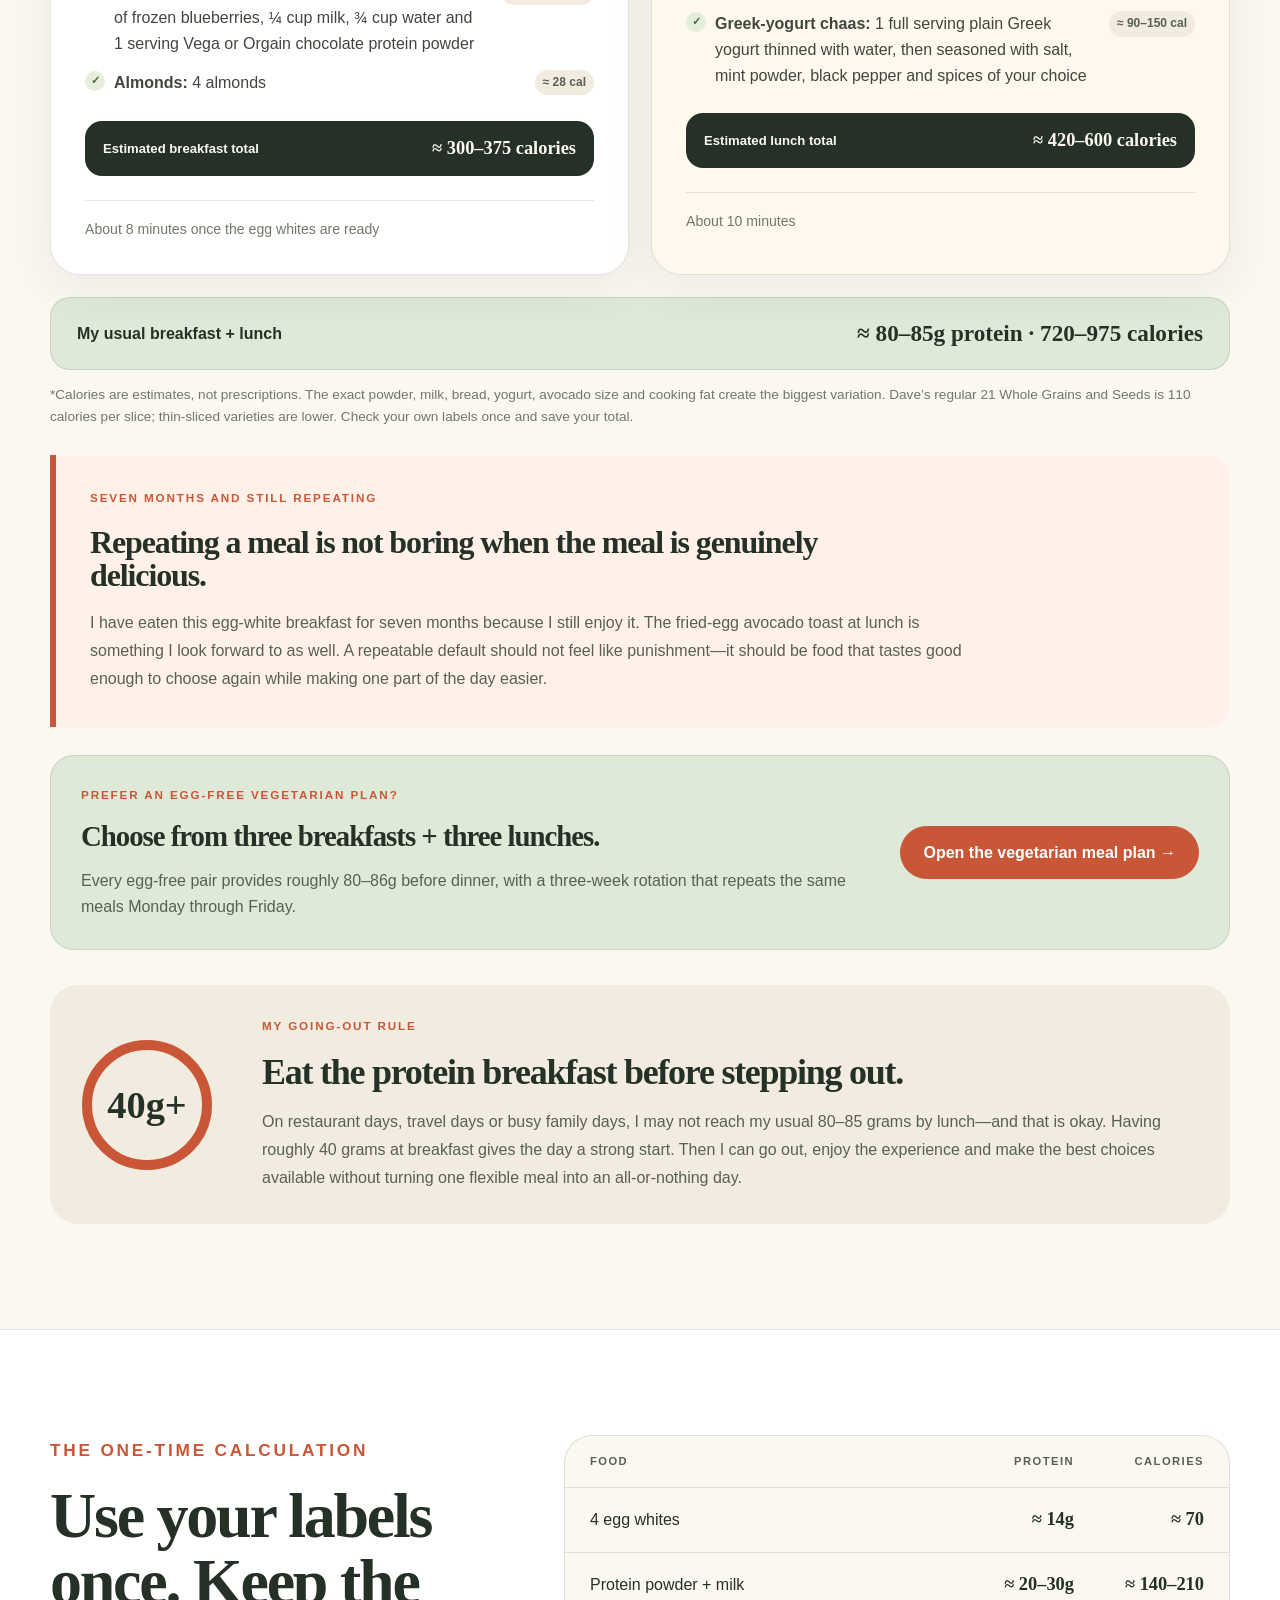
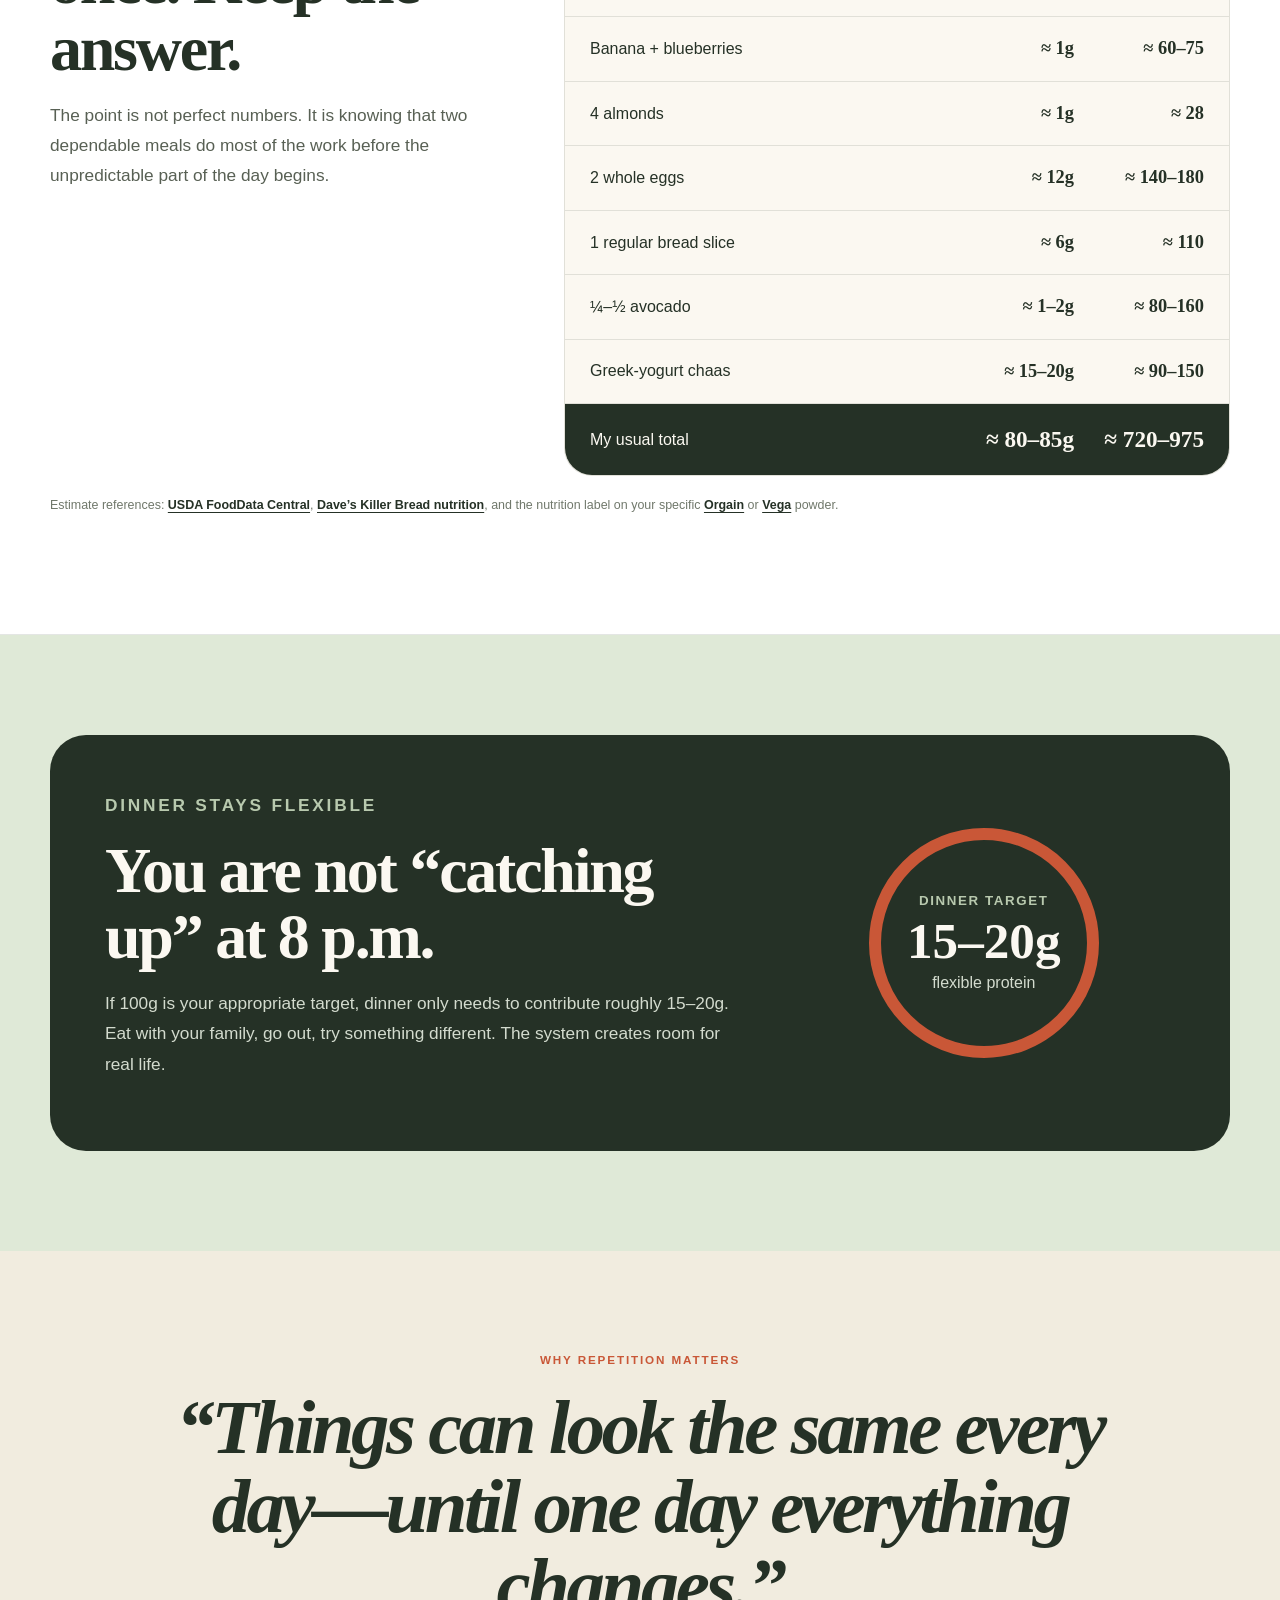
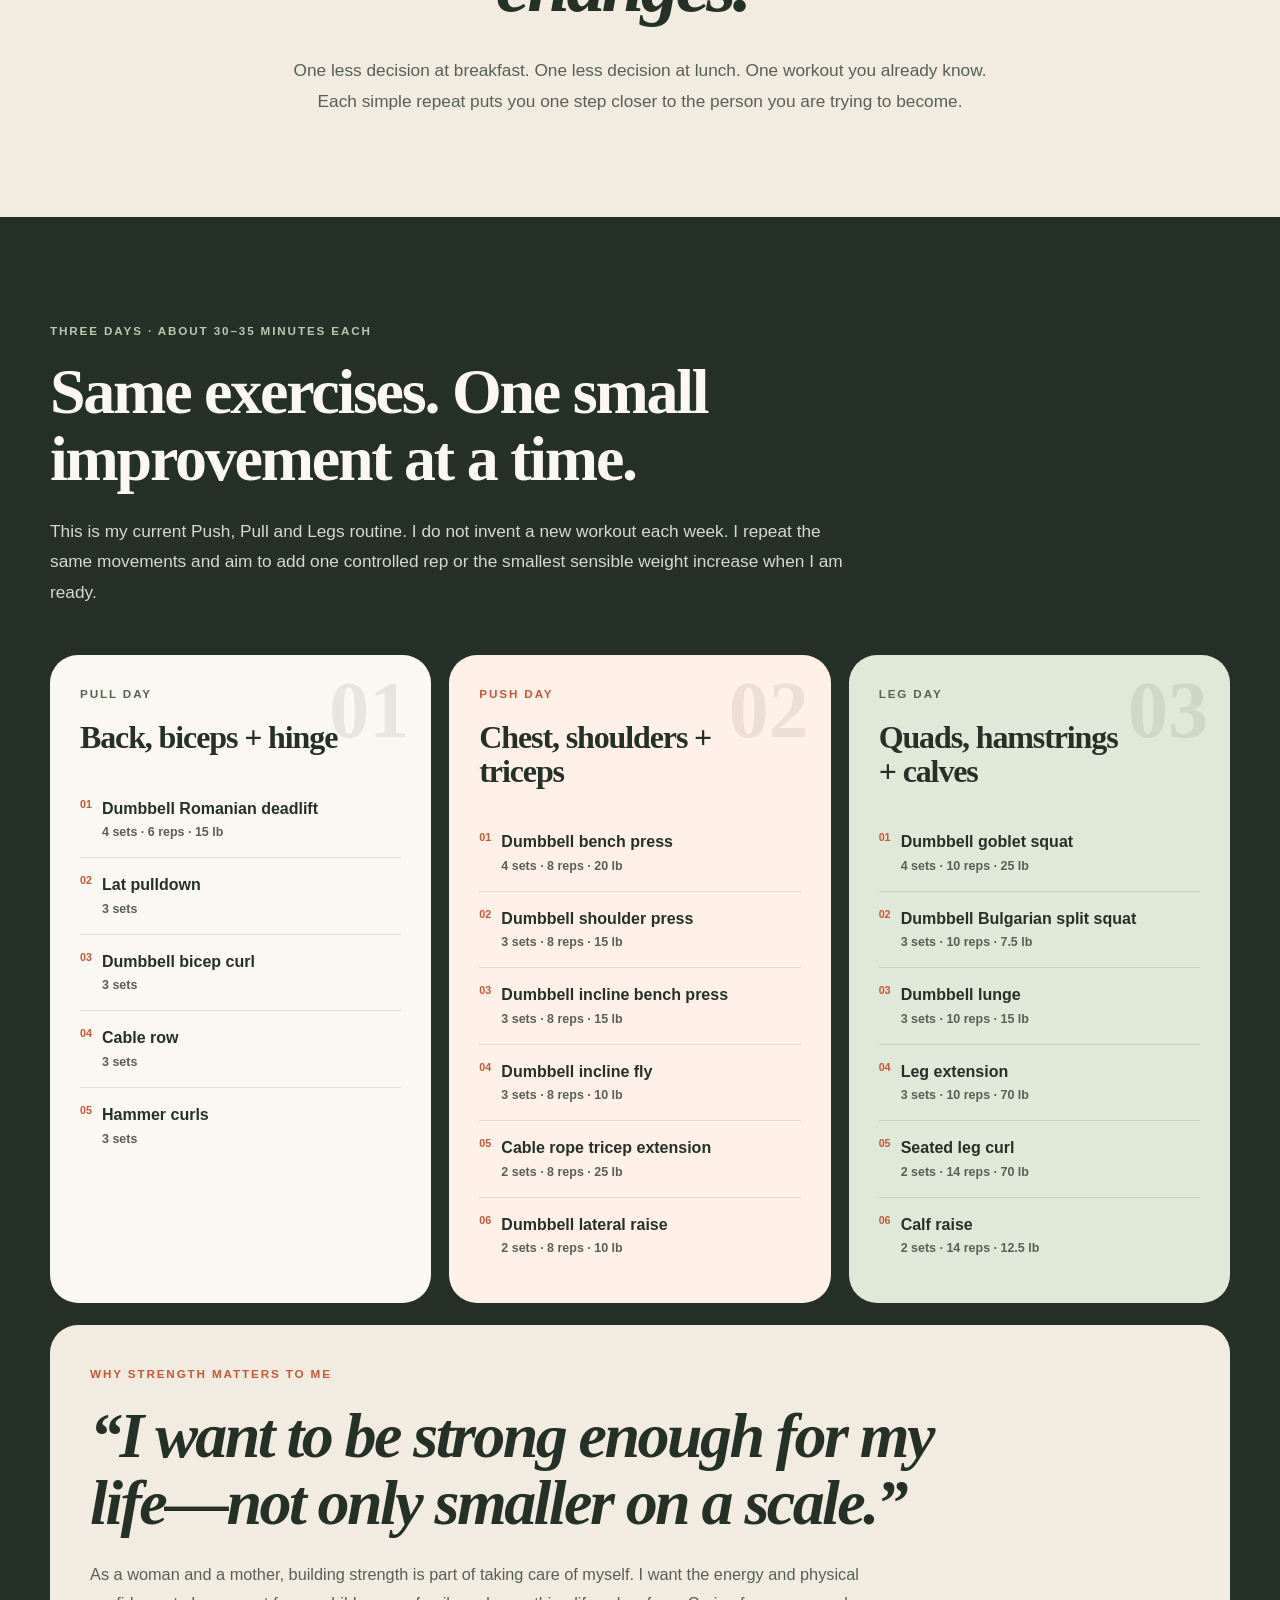
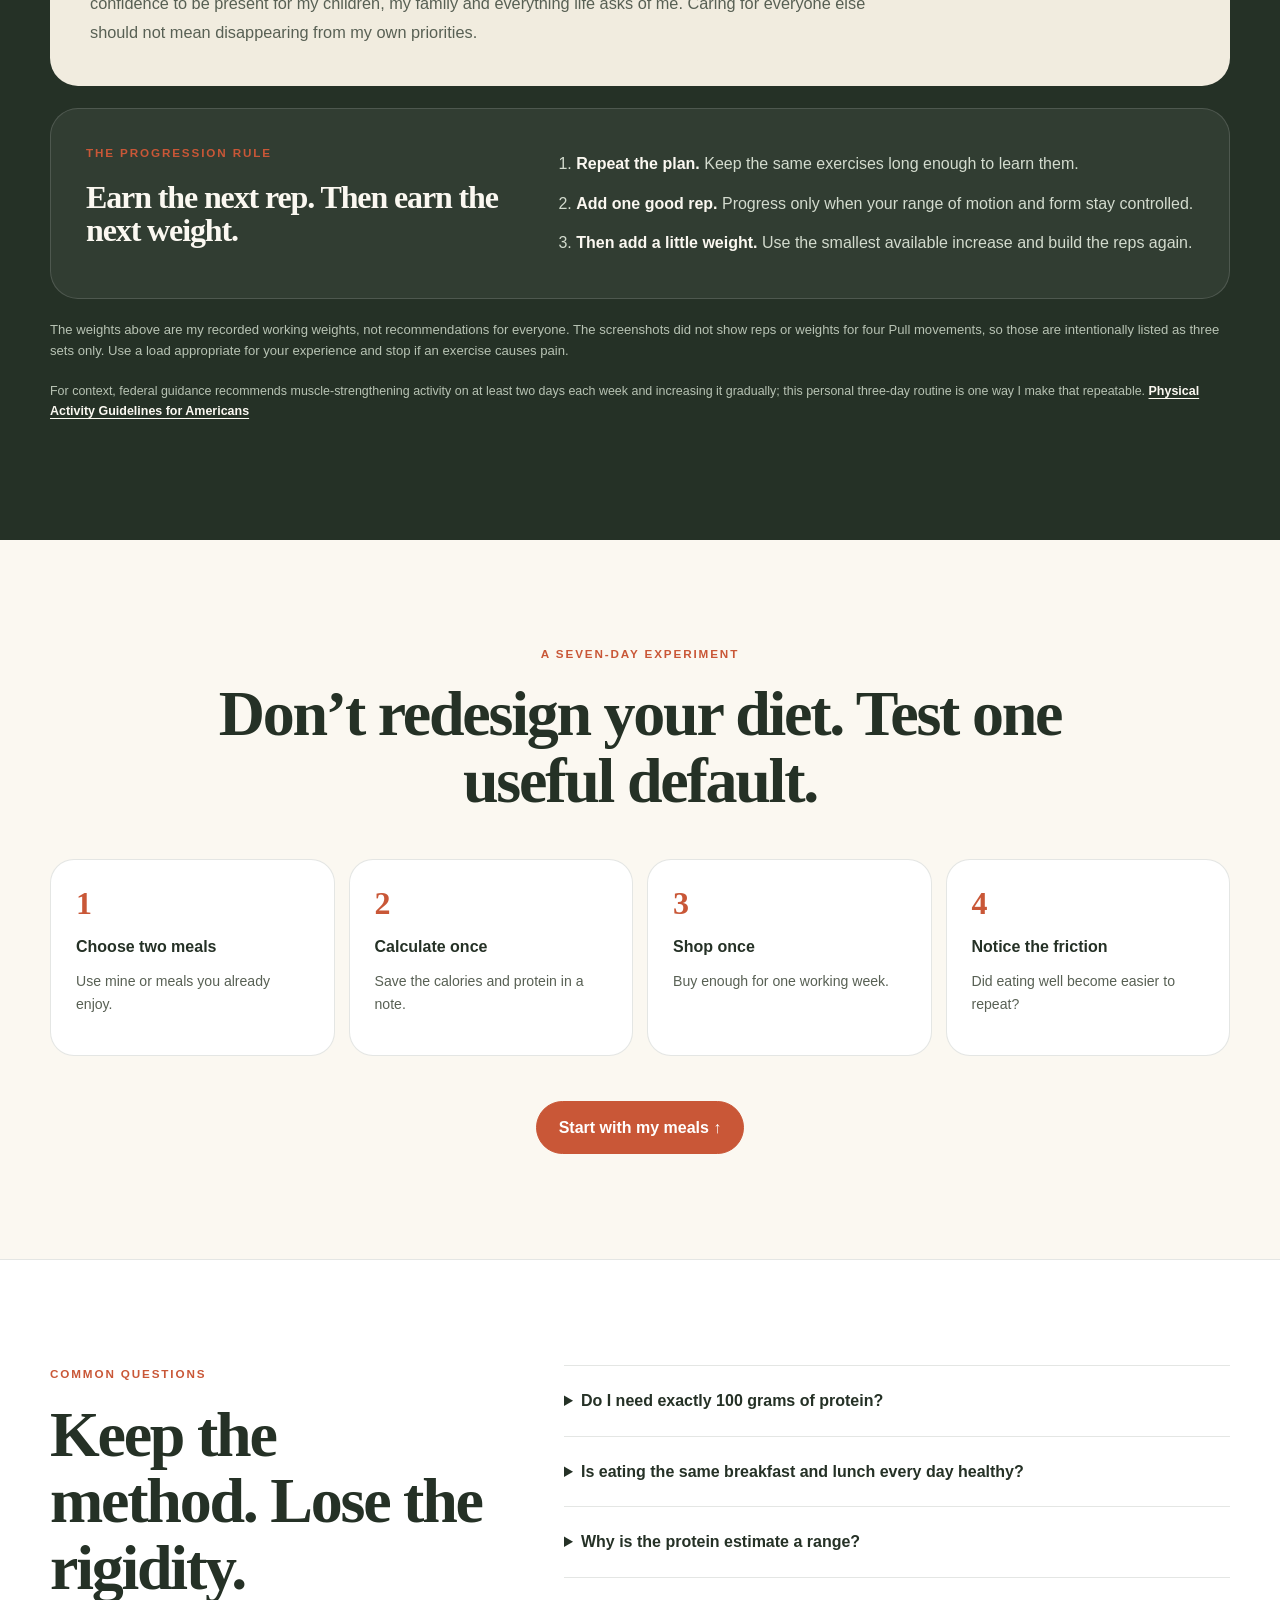
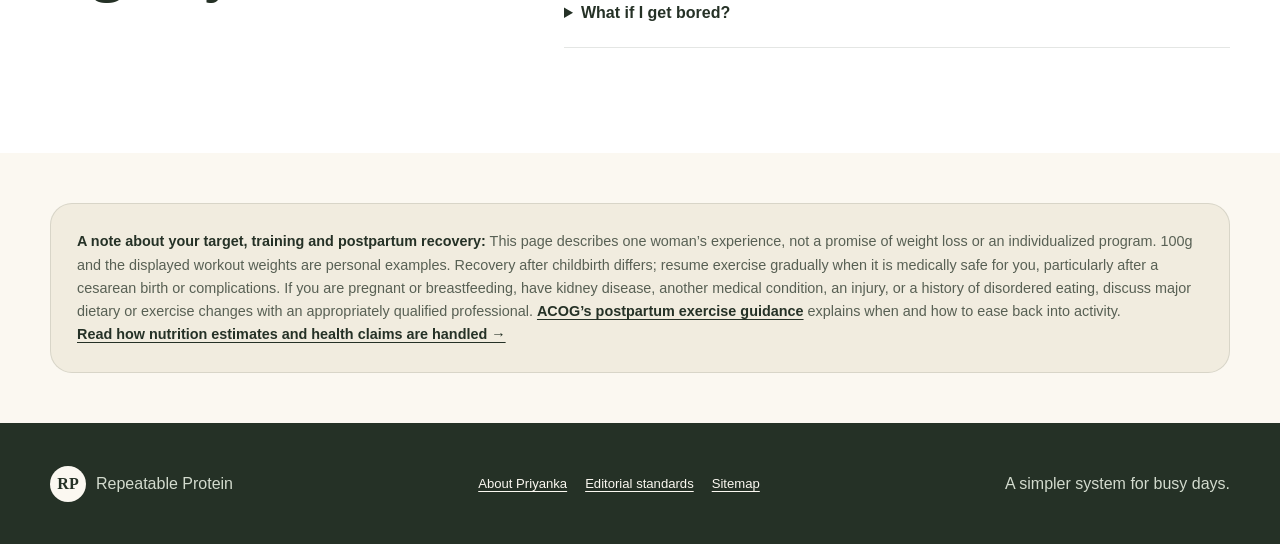
==== commit 13c23b27: "Add author trust pages and SEO foundation" ====
--- a/index.html
+++ b/index.html
@@ -15,6 +15,19 @@
   <meta property="og:url" content="https://datamin.github.io/repeatable-protein/">
   <meta property="og:image" content="https://datamin.github.io/repeatable-protein/assets/repeatable-breakfast-lunch.png">
   <meta name="twitter:card" content="summary_large_image">
+  <script type="application/ld+json">
+  {
+    "@context": "https://schema.org",
+    "@type": "Article",
+    "headline": "How to Eat 100g of Protein Without Tracking Every Meal",
+    "description": "A full-time working mom’s repeatable meals and three short strength workouts after two pregnancies.",
+    "image": "https://datamin.github.io/repeatable-protein/assets/repeatable-breakfast-lunch.png",
+    "author": {"@type": "Person", "name": "Priyanka", "url": "https://datamin.github.io/repeatable-protein/about/"},
+    "publisher": {"@type": "Organization", "name": "Repeatable Protein"},
+    "dateModified": "2026-09-02",
+    "mainEntityOfPage": "https://datamin.github.io/repeatable-protein/"
+  }
+  </script>
 </head>
 <body>
   <header class="site-header">
@@ -22,8 +35,9 @@
     <nav aria-label="Main navigation">
       <a href="#method">The method</a>
       <a href="#meals">My meals</a>
-      <a href="#workouts">The workouts</a>
-      <a href="#questions">Questions</a>
+      <a href="high-protein-vegetarian-meal-plan/">Meal plan</a>
+      <a href="about/">About Priyanka</a>
+      <a href="editorial-methodology/">Our standards</a>
     </nav>
     <a class="button button-small button-rust" href="#try-it">Try it for 7 days</a>
   </header>
@@ -35,6 +49,7 @@
         <h1>The simple routine that helped me lose 30+ pounds—twice. <em>Without making life more complicated.</em></h1>
         <p class="lead">I am a full-time working mom with two kids. After each pregnancy, I took things slowly and gave myself time. When I felt ready to return to a routine, I realized I could not manage endless meal choices, complicated tracking and constantly changing workouts.</p>
         <p class="lead personal-lead">I wanted to eat well and build strength, but I needed both to be simple enough for real life. Two repeatable meals and three familiar workouts are what helped me.</p>
+        <p class="byline">By <a href="about/">Priyanka</a> · Personal experience · Updated September 2, 2026</p>
         <div class="personal-context" aria-label="The routine at a glance">
           <span>2 repeatable meals</span>
           <span>3 strength days</span>
@@ -277,9 +292,10 @@
 
     <aside class="health-note wrap">
       <strong>A note about your target, training and postpartum recovery:</strong> This page describes one woman’s experience, not a promise of weight loss or an individualized program. 100g and the displayed workout weights are personal examples. Recovery after childbirth differs; resume exercise gradually when it is medically safe for you, particularly after a cesarean birth or complications. If you are pregnant or breastfeeding, have kidney disease, another medical condition, an injury, or a history of disordered eating, discuss major dietary or exercise changes with an appropriately qualified professional. <a href="https://www.acog.org/womens-health/faqs/exercise-after-pregnancy">ACOG’s postpartum exercise guidance</a> explains when and how to ease back into activity.
+      <br><a href="editorial-methodology/">Read how nutrition estimates and health claims are handled →</a>
     </aside>
   </main>
 
-  <footer><div class="wrap"><span><b>RP</b> Repeatable Protein</span><p>A simpler system for busy days.</p></div></footer>
+  <footer><div class="wrap"><span><b>RP</b> Repeatable Protein</span><div class="footer-links"><a href="about/">About Priyanka</a><a href="editorial-methodology/">Editorial standards</a><a href="sitemap.xml">Sitemap</a></div><p>A simpler system for busy days.</p></div></footer>
 </body>
 </html>
--- a/styles.css
+++ b/styles.css
@@ -161,6 +161,10 @@
 footer .wrap { display: flex; align-items: center; justify-content: space-between; gap: 20px; }
 footer span { display: flex; align-items: center; gap: 10px; }
 footer b { background: var(--cream); color: var(--green); }
+.footer-links { display: flex; flex-wrap: wrap; justify-content: center; gap: 18px; font-size: .82rem; }
+.footer-links a { color: var(--cream); text-decoration: underline; text-underline-offset: 3px; }
+.byline { margin: 22px 0 0; color: #70786b; font-size: .82rem; font-weight: 600; }
+.byline a { color: var(--green); font-weight: 800; text-decoration: underline; text-underline-offset: 3px; }
 
 @media (max-width: 900px) {
   nav { display: none; }
@@ -197,6 +201,7 @@
   .dinner-target { width: 200px; height: 200px; }
   .workout-card, .progression-box { padding: 24px; }
   footer .wrap { align-items: start; flex-direction: column; }
+  .footer-links { justify-content: flex-start; }
 }
 
 @media (prefers-reduced-motion: reduce) {
@@ -395,3 +400,66 @@
   .option-ingredients li { align-items: flex-start; flex-direction: column; gap: 3px; }
   .weekday-dots { max-width: 280px; }
 }
+
+/* Author and editorial trust pages */
+.trust-hero { min-height: 690px; padding-block: 72px 90px; display: grid; grid-template-columns: 1fr .85fr; align-items: center; gap: 74px; }
+.trust-hero h1, .policy-hero h1 { max-width: 960px; font-size: clamp(3.25rem,6vw,6rem); }
+.trust-hero h1 em, .policy-hero h1 em { color: var(--rust); font-weight: 500; }
+.author-facts { margin-top: 28px; display: flex; flex-wrap: wrap; gap: 9px; }
+.author-facts span { padding: 9px 13px; border-radius: 999px; background: var(--sage); font-size: .76rem; font-weight: 800; }
+.trust-image { margin: 0; padding: 10px; border-radius: 32px; background: #fff; box-shadow: 0 24px 65px rgba(37,49,38,.14); transform: rotate(1deg); }
+.trust-image img { width: 100%; aspect-ratio: 4 / 4.4; object-fit: cover; border-radius: 24px; }
+.trust-image figcaption { padding: 13px 8px 5px; color: var(--muted); font-size: .78rem; font-weight: 700; text-align: center; }
+.trust-statement { max-width: 980px; text-align: center; }
+.trust-statement blockquote { margin: 0; font: italic 600 clamp(2.55rem,5.8vw,5.5rem)/1.03 var(--serif); letter-spacing: -.045em; }
+.trust-body { padding-block: 105px; display: grid; grid-template-columns: 1.25fr .75fr; align-items: start; gap: 24px; }
+.prose-card, .scope-card { padding: 40px; border: 1px solid var(--border); border-radius: 30px; background: #fff; }
+.prose-card h2 { max-width: 780px; font-size: clamp(2.4rem,4vw,4rem); }
+.prose-card p, .scope-card p, .audience-grid p, .policy-prose, .claim-grid p { color: var(--muted); font-size: 1rem; line-height: 1.8; }
+.scope-card { position: sticky; top: 100px; background: var(--sage); }
+.scope-card a { display: inline-block; margin-top: 12px; color: var(--green); font-weight: 800; text-decoration: underline; text-underline-offset: 4px; }
+.audience-section { padding-block: 100px; border-block: 1px solid var(--border); background: var(--sand); }
+.audience-grid { display: grid; grid-template-columns: .9fr 1.1fr; gap: 70px; }
+.center-actions { justify-content: center; }
+
+.policy-hero { padding-block: 80px 90px; }
+.policy-hero .lead { max-width: 860px; }
+.policy-grid { padding-bottom: 100px; display: grid; grid-template-columns: repeat(4,1fr); gap: 14px; }
+.policy-grid article { padding: 28px; border: 1px solid var(--border); border-radius: 24px; background: #fff; }
+.policy-grid article > span { color: var(--rust); font: 700 1.7rem var(--serif); }
+.policy-grid h3 { margin-top: 24px; font-size: 1.55rem; }
+.policy-grid p { color: var(--muted); font-size: .88rem; }
+.methodology-section { padding-block: 105px; border-block: 1px solid var(--border); background: var(--sand); }
+.methodology-grid { display: grid; grid-template-columns: .8fr 1.2fr; gap: 70px; }
+.policy-steps { margin: 0; padding: 0; list-style: none; counter-reset: policy-step; }
+.policy-steps li { position: relative; padding: 0 0 25px 48px; counter-increment: policy-step; }
+.policy-steps li::before { content: counter(policy-step, decimal-leading-zero); position: absolute; left: 0; top: 1px; color: var(--rust); font-weight: 800; font-size: .72rem; letter-spacing: .1em; }
+.policy-steps strong { color: var(--green); }
+.policy-steps a, .policy-note a { color: var(--green); font-weight: 800; text-decoration: underline; text-underline-offset: 3px; }
+.policy-note { padding: 22px; border-radius: 18px; background: var(--sage); }
+.claim-grid { padding-block: 105px; display: grid; grid-template-columns: 1fr 1fr; gap: 22px; }
+.rust-card { background: #fff1e8; }
+.check-list { margin: 28px 0 0; padding: 0; list-style: none; }
+.check-list li { position: relative; padding: 12px 0 12px 30px; border-bottom: 1px solid var(--border); color: var(--muted); }
+.check-list li::before { content: "✓"; position: absolute; left: 2px; color: var(--rust); font-weight: 900; }
+.disclosure-section { padding-block: 90px; background: var(--green); color: var(--cream); }
+.disclosure-grid { display: grid; grid-template-columns: repeat(3,1fr); gap: 18px; }
+.disclosure-grid article { padding: 30px; border: 1px solid rgba(255,255,255,.14); border-radius: 24px; background: rgba(255,255,255,.05); }
+.disclosure-grid h3 { font-size: 1.7rem; }
+.disclosure-grid p:last-child { color: #d3dbce; font-size: .9rem; }
+.centered-copy { margin-inline: auto; }
+
+@media (max-width: 980px) {
+  .trust-hero, .trust-body, .audience-grid, .methodology-grid, .claim-grid { grid-template-columns: 1fr; }
+  .trust-hero { padding-top: 50px; }
+  .trust-image { max-width: 650px; }
+  .scope-card { position: static; }
+  .policy-grid { grid-template-columns: 1fr 1fr; }
+  .disclosure-grid { grid-template-columns: 1fr; }
+}
+
+@media (max-width: 600px) {
+  .trust-hero h1, .policy-hero h1 { font-size: 3rem; }
+  .policy-grid { grid-template-columns: 1fr; }
+  .prose-card, .scope-card { padding: 25px; }
+}
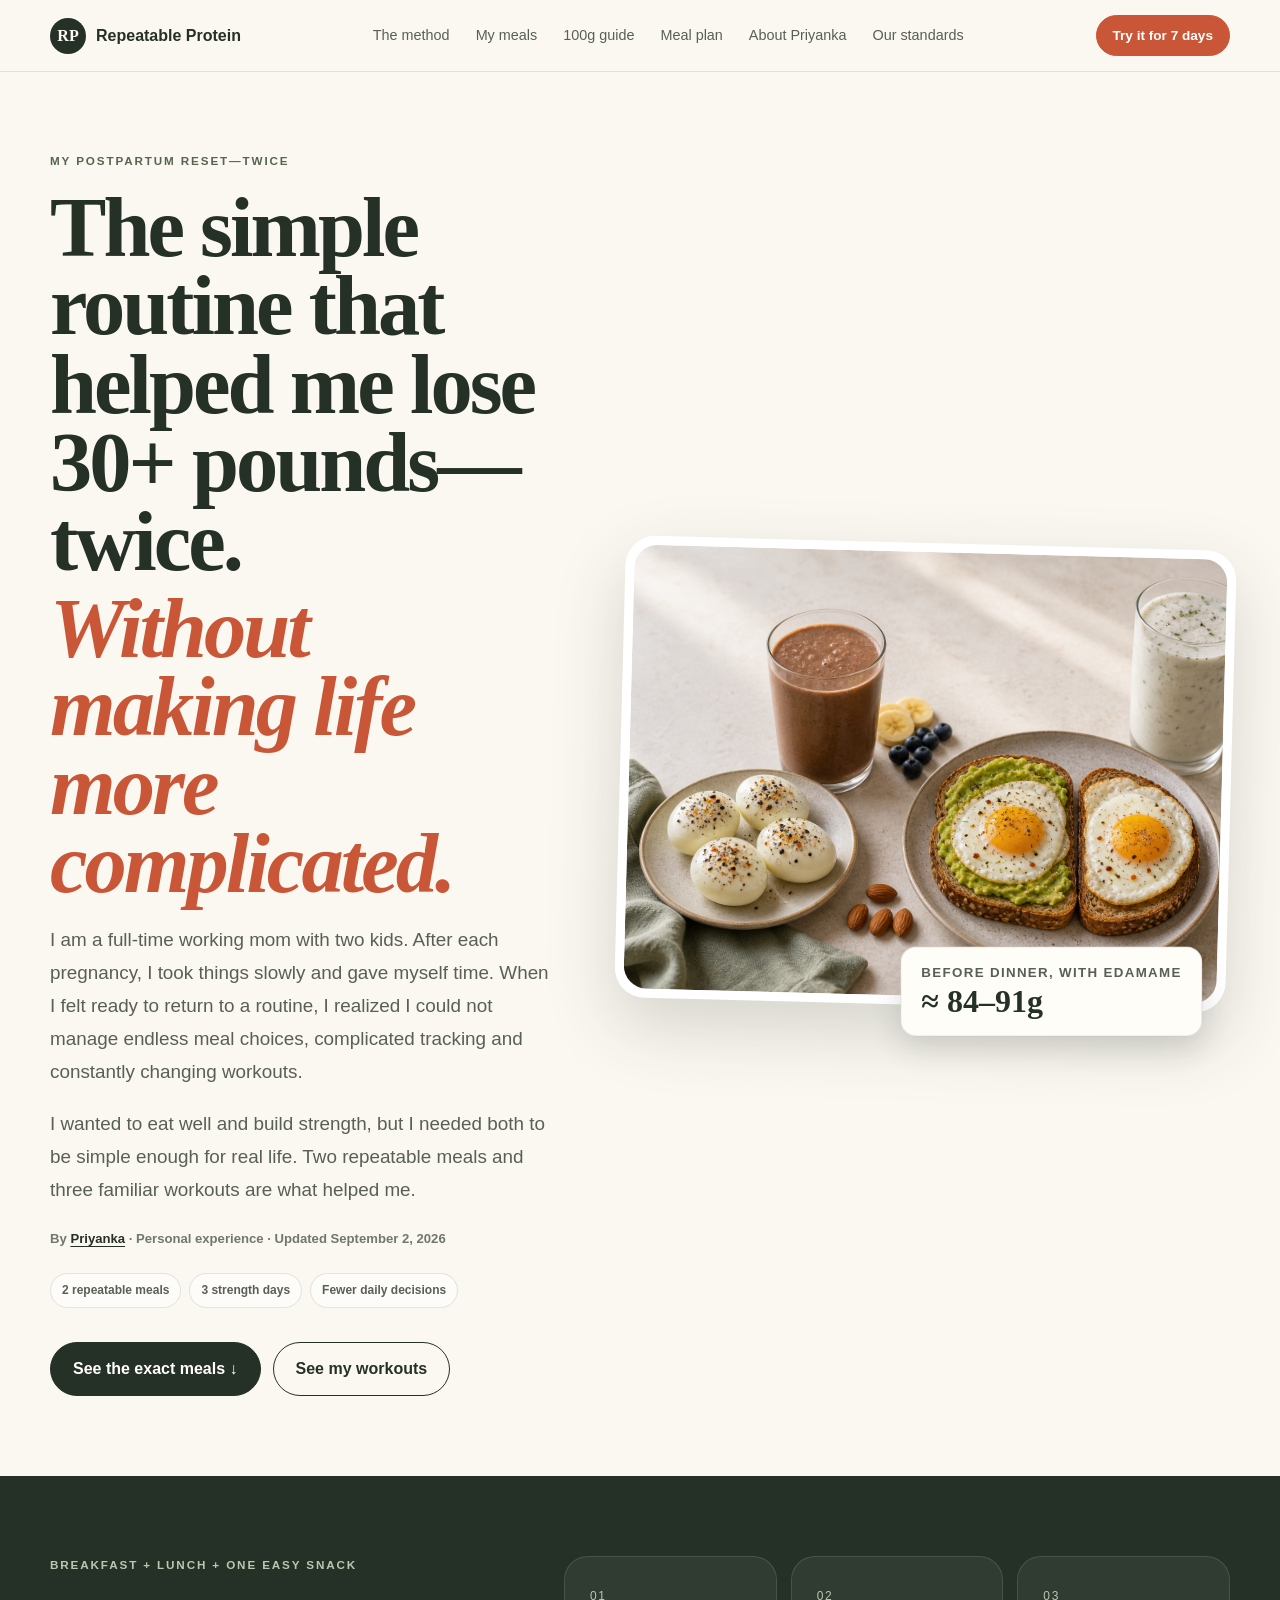
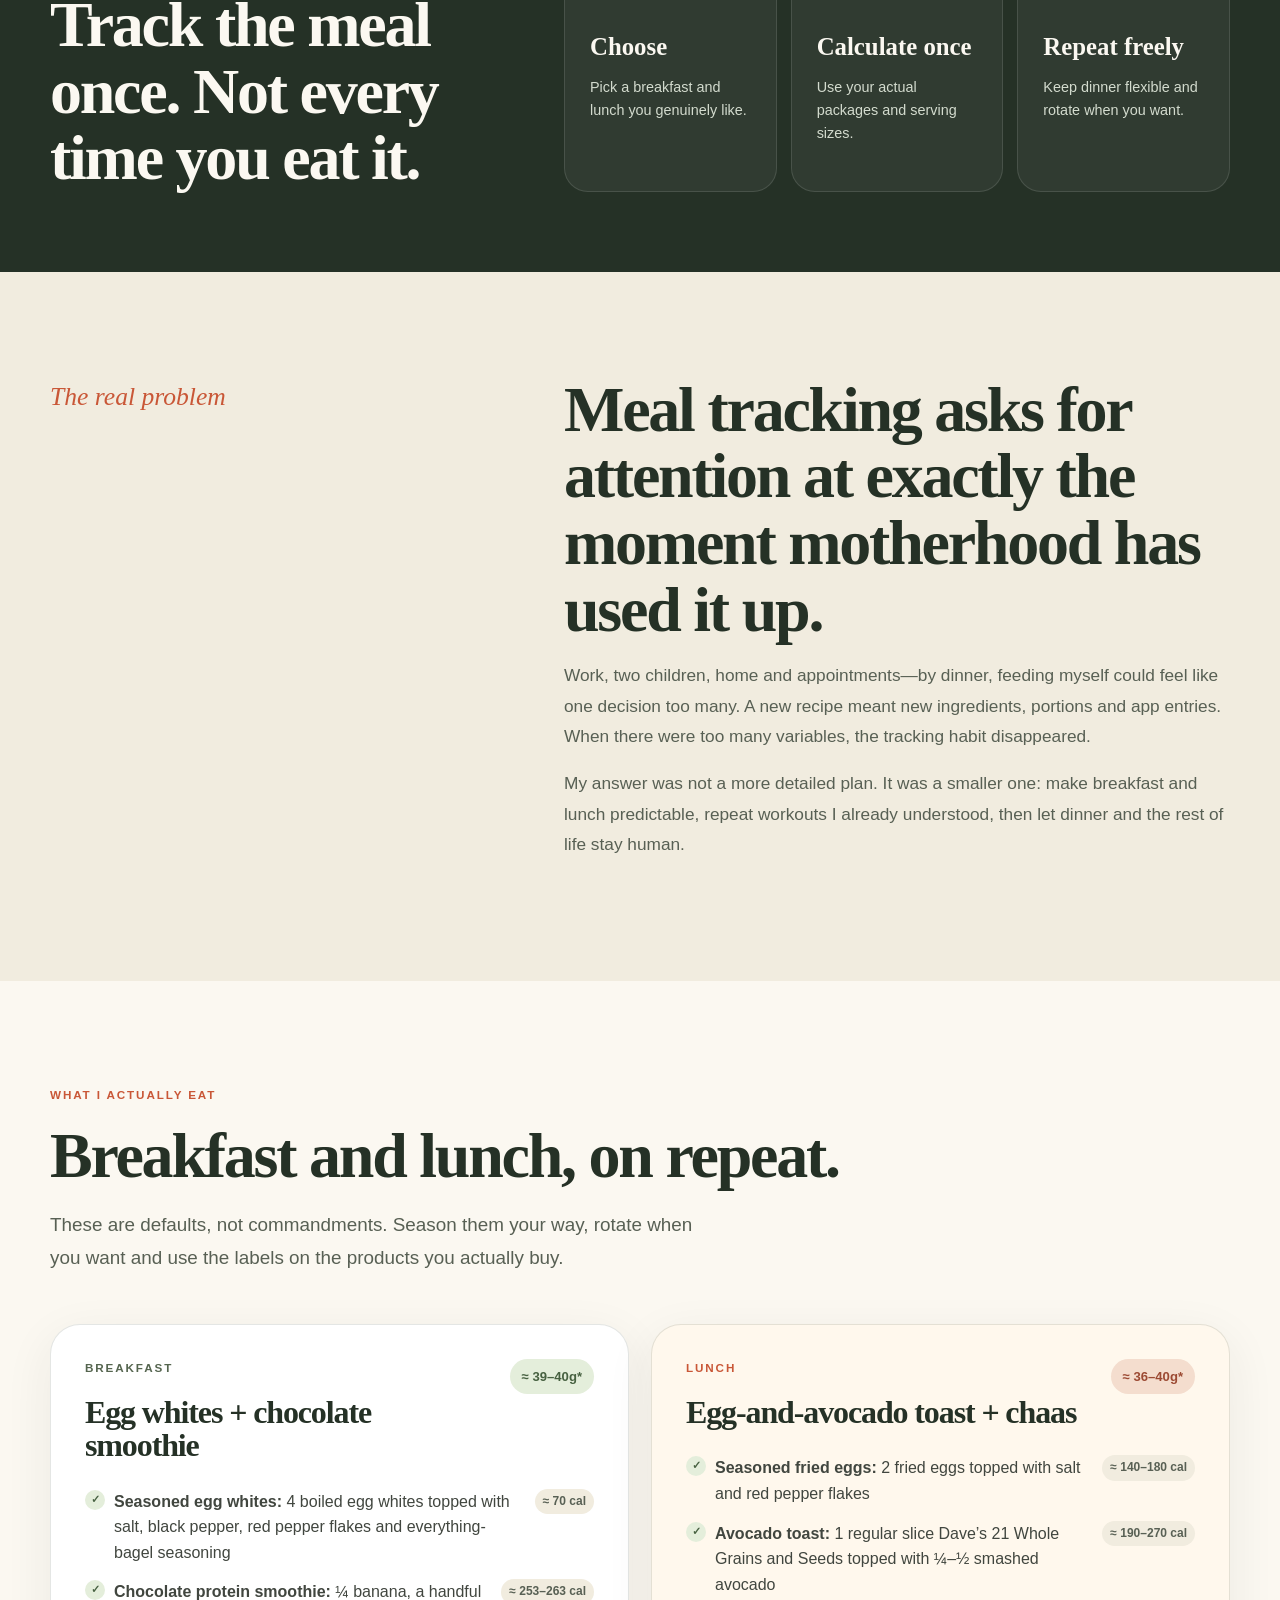
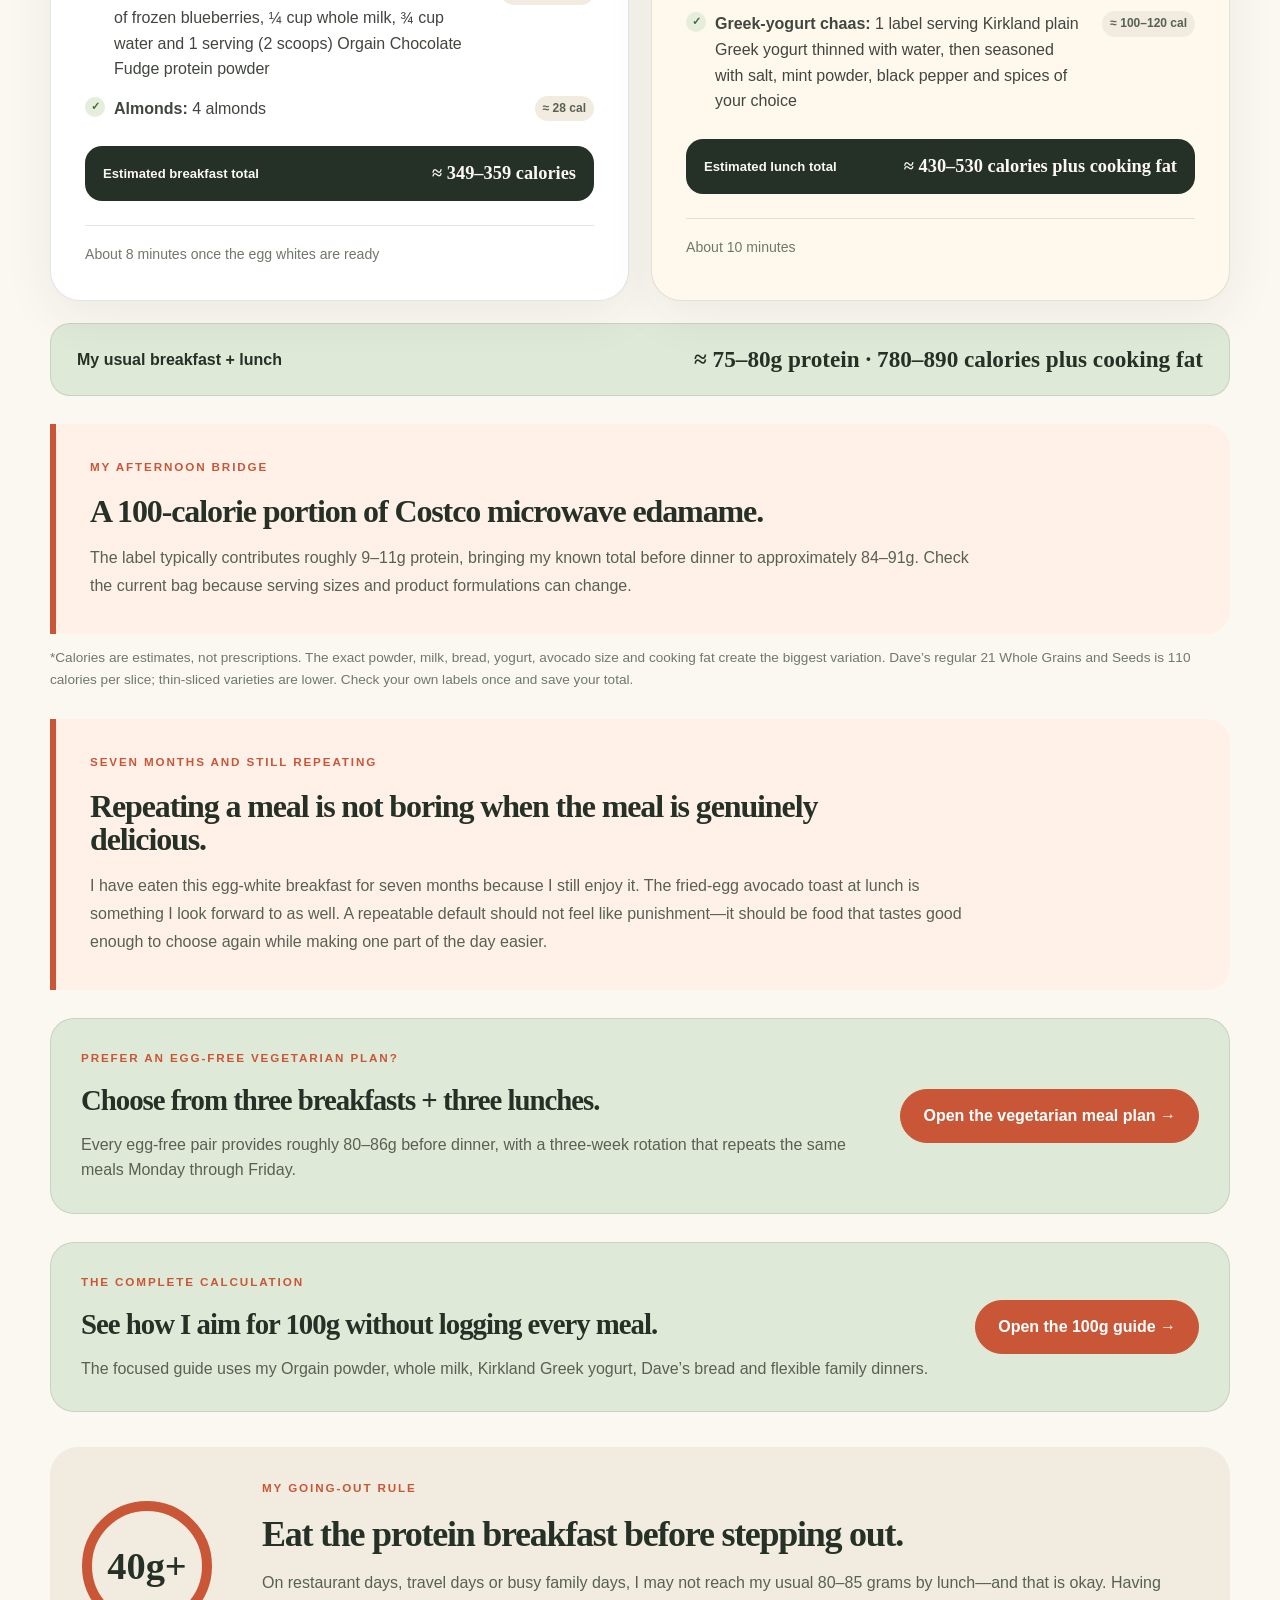
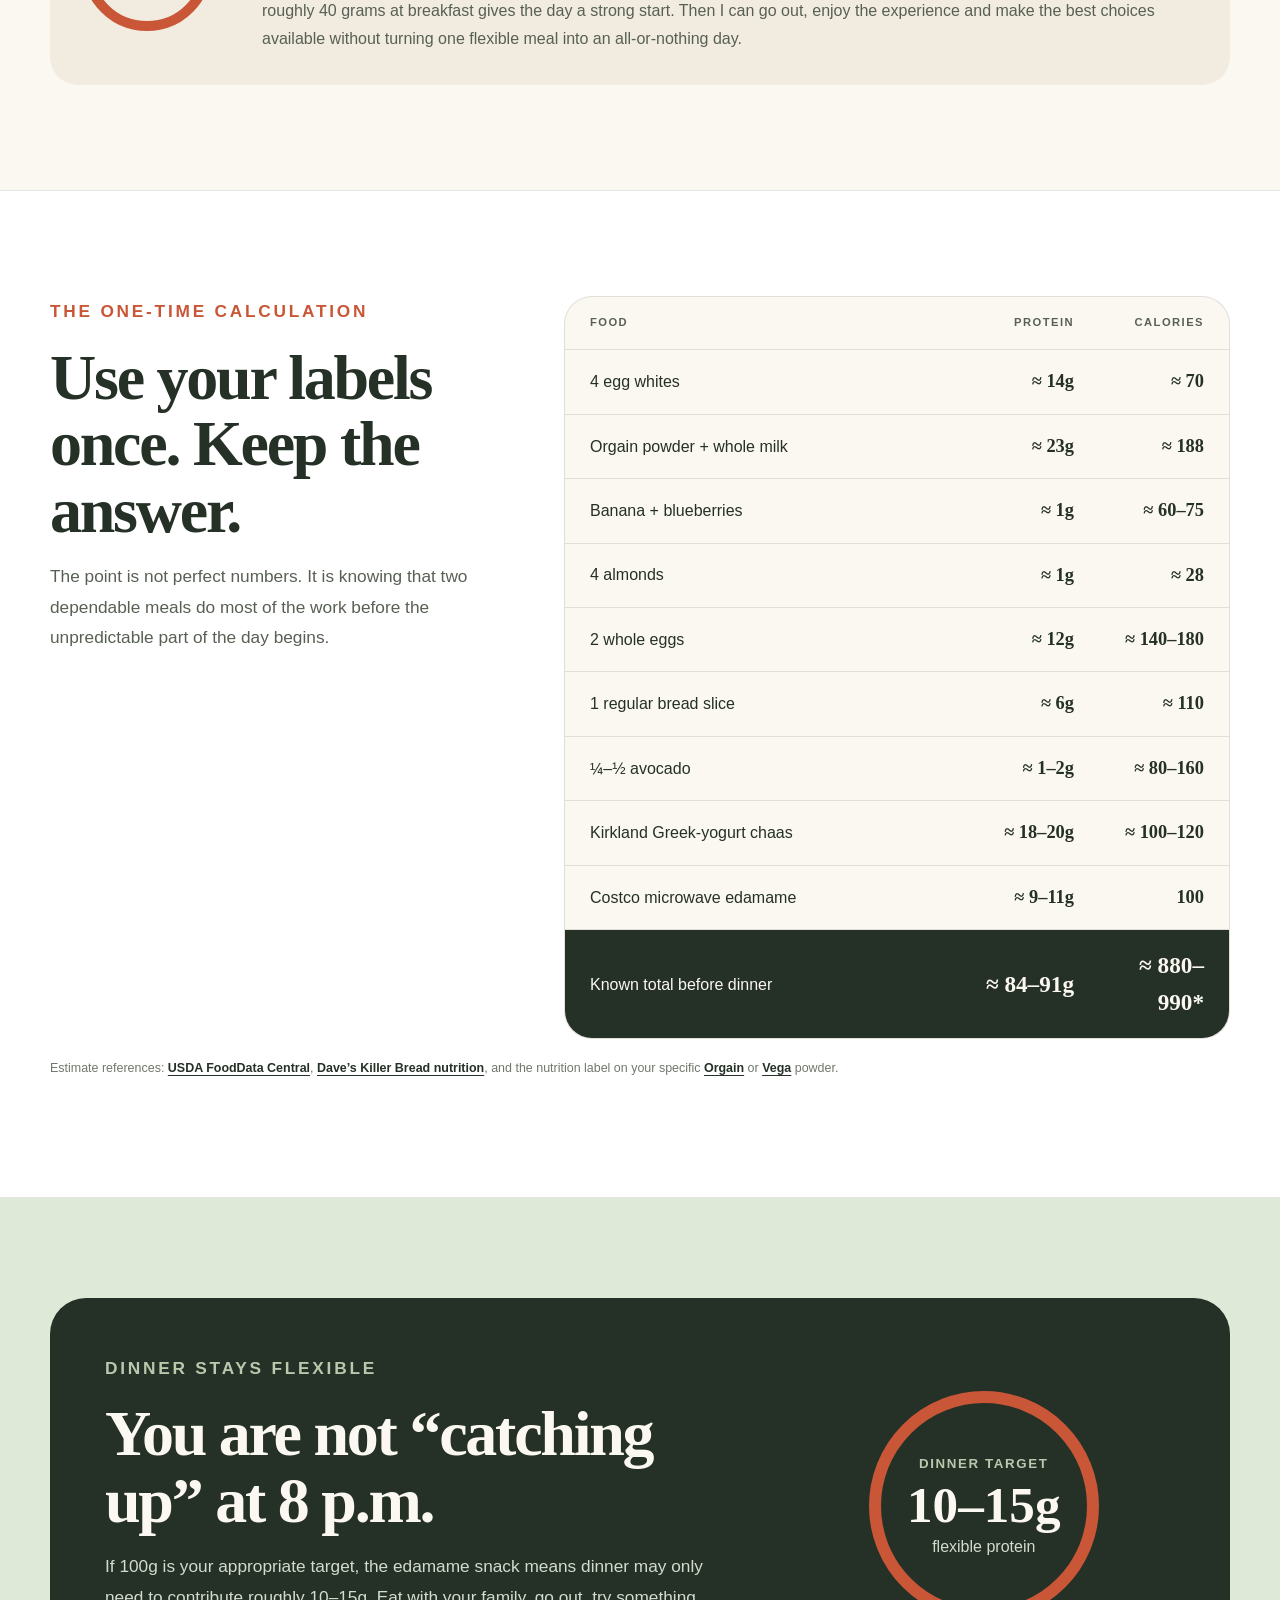
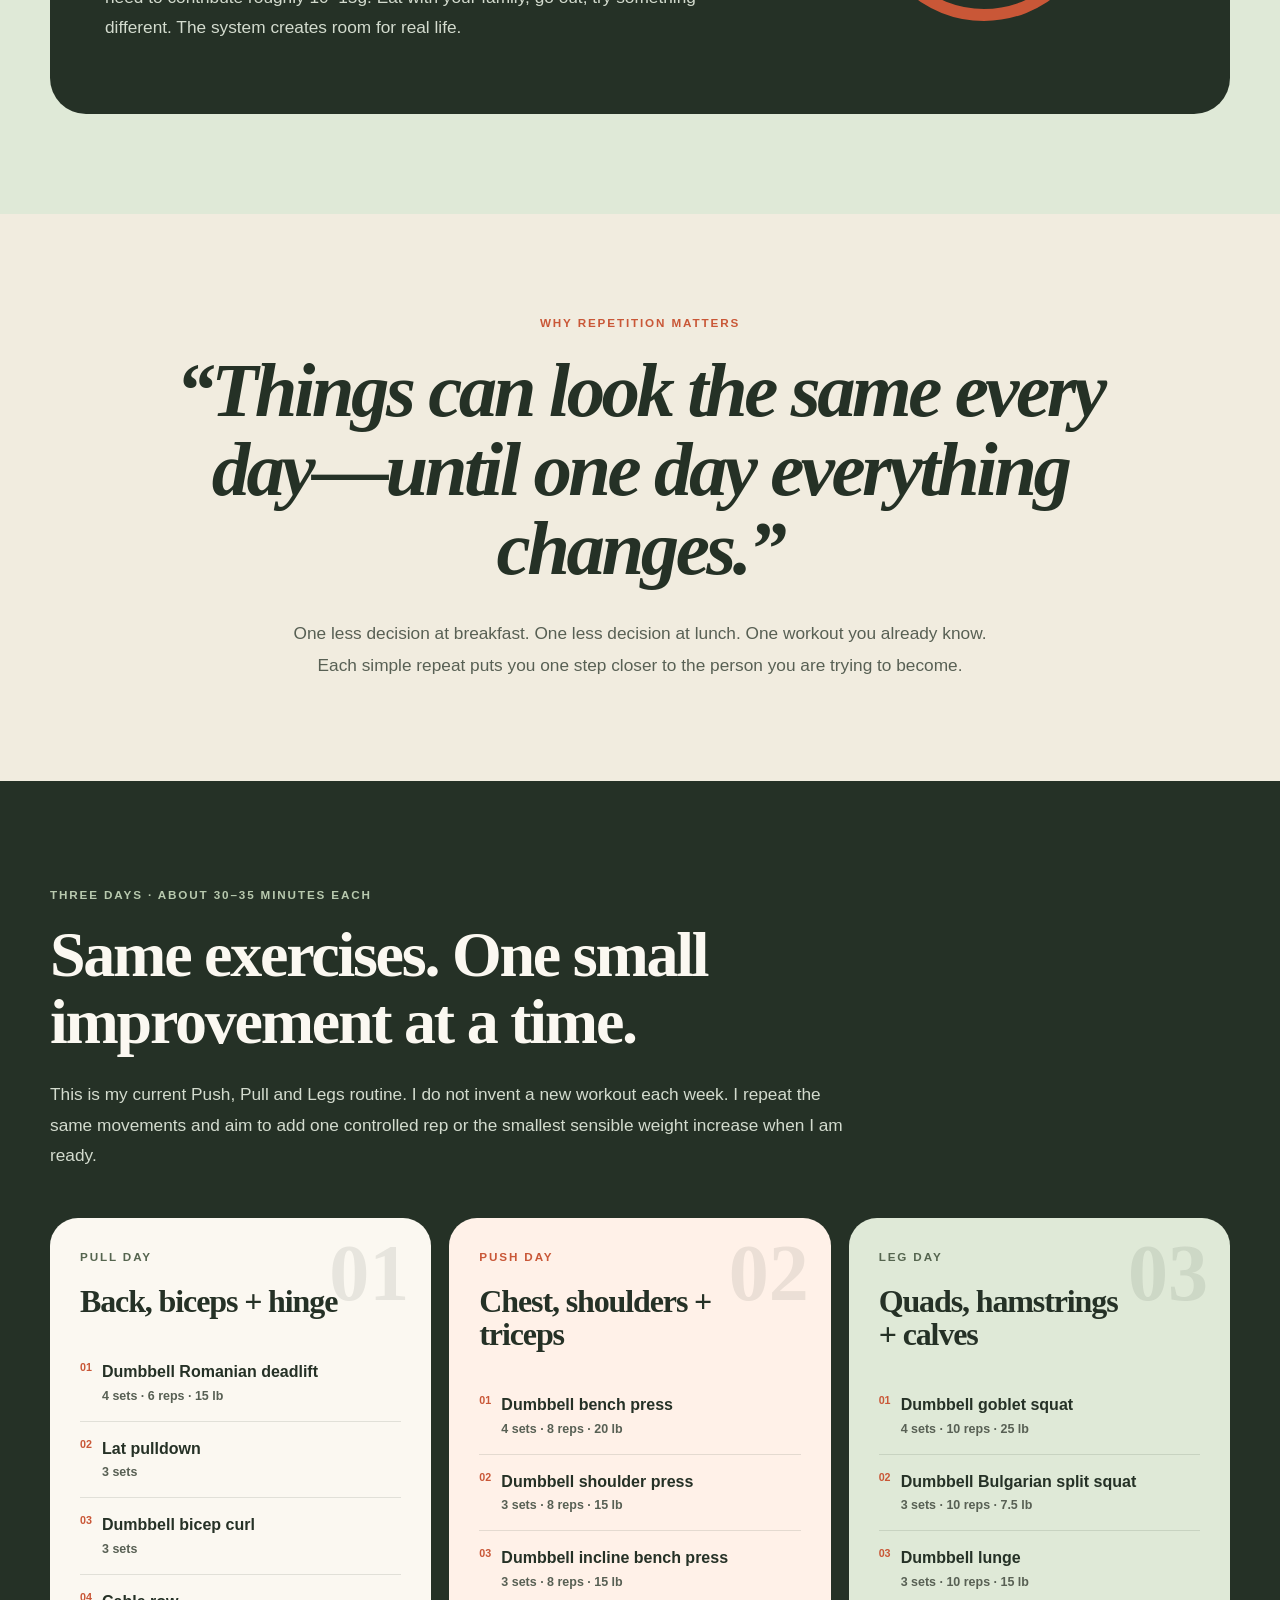
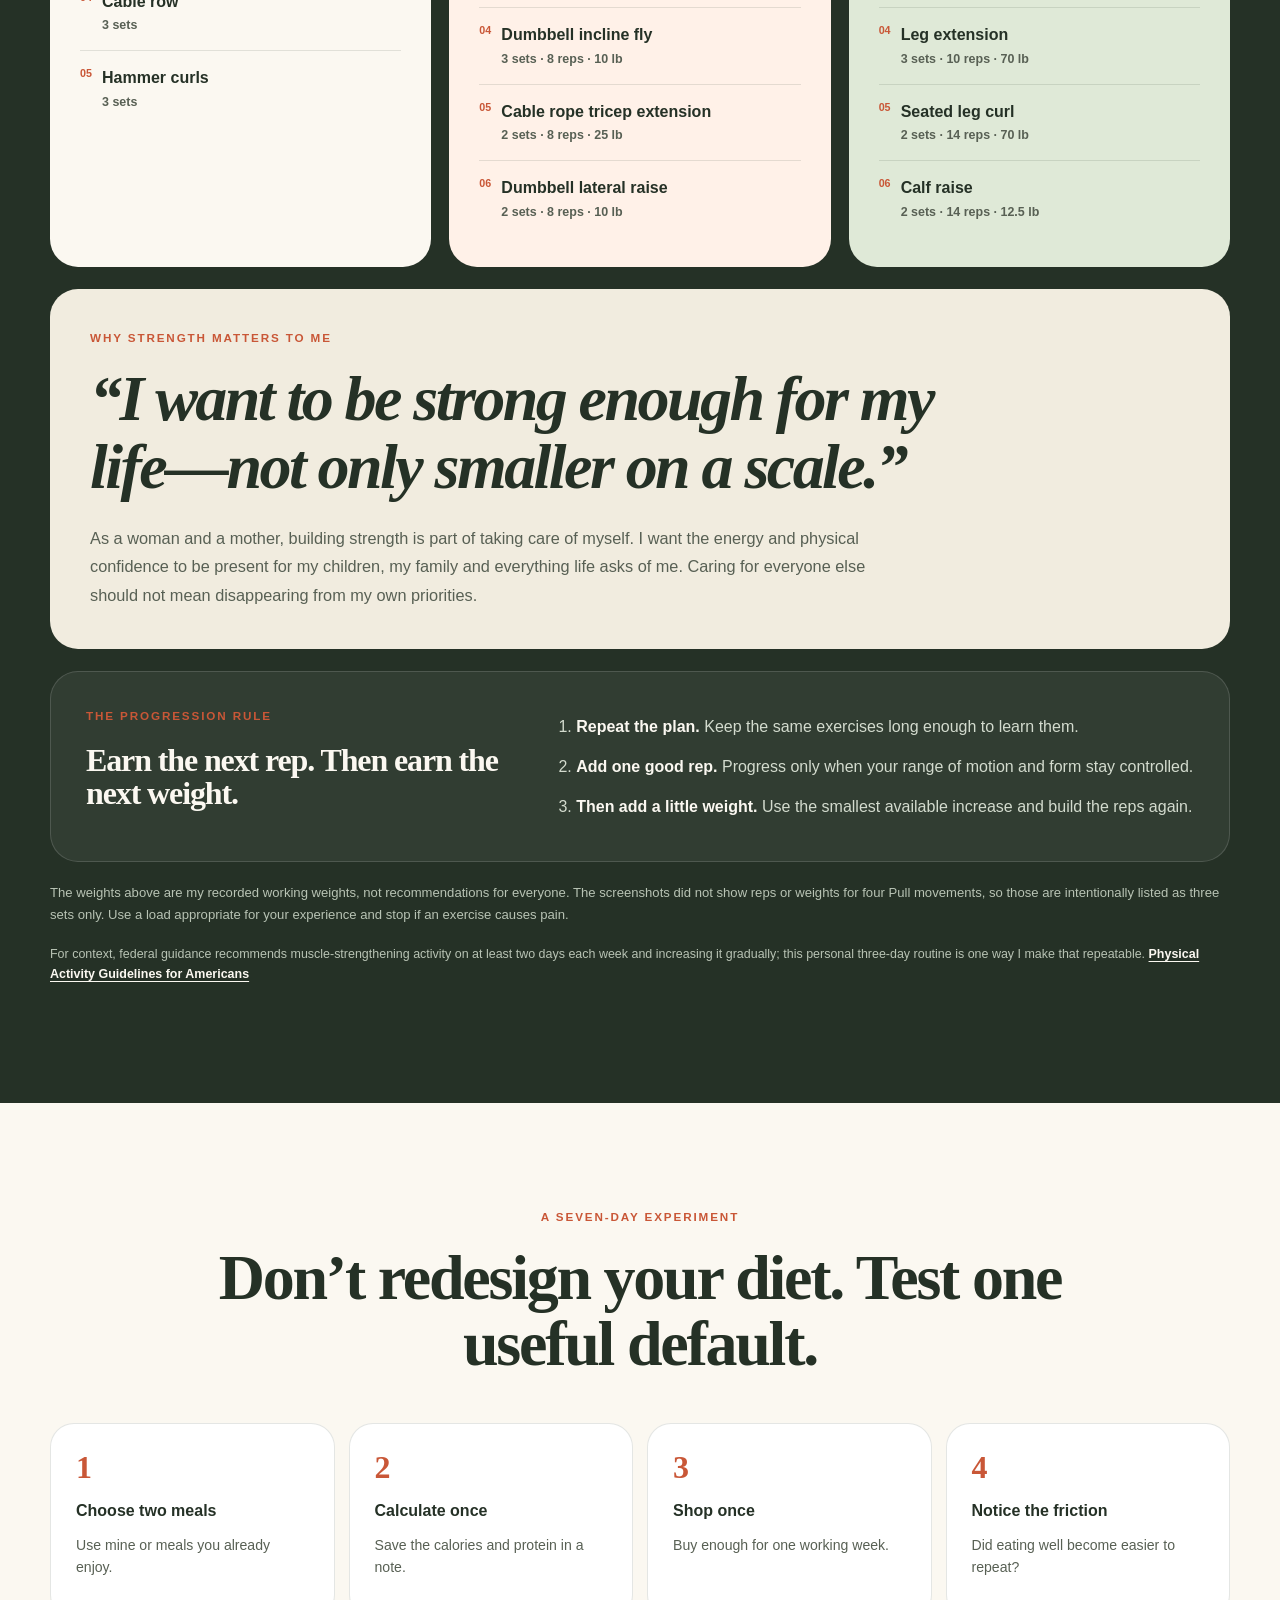
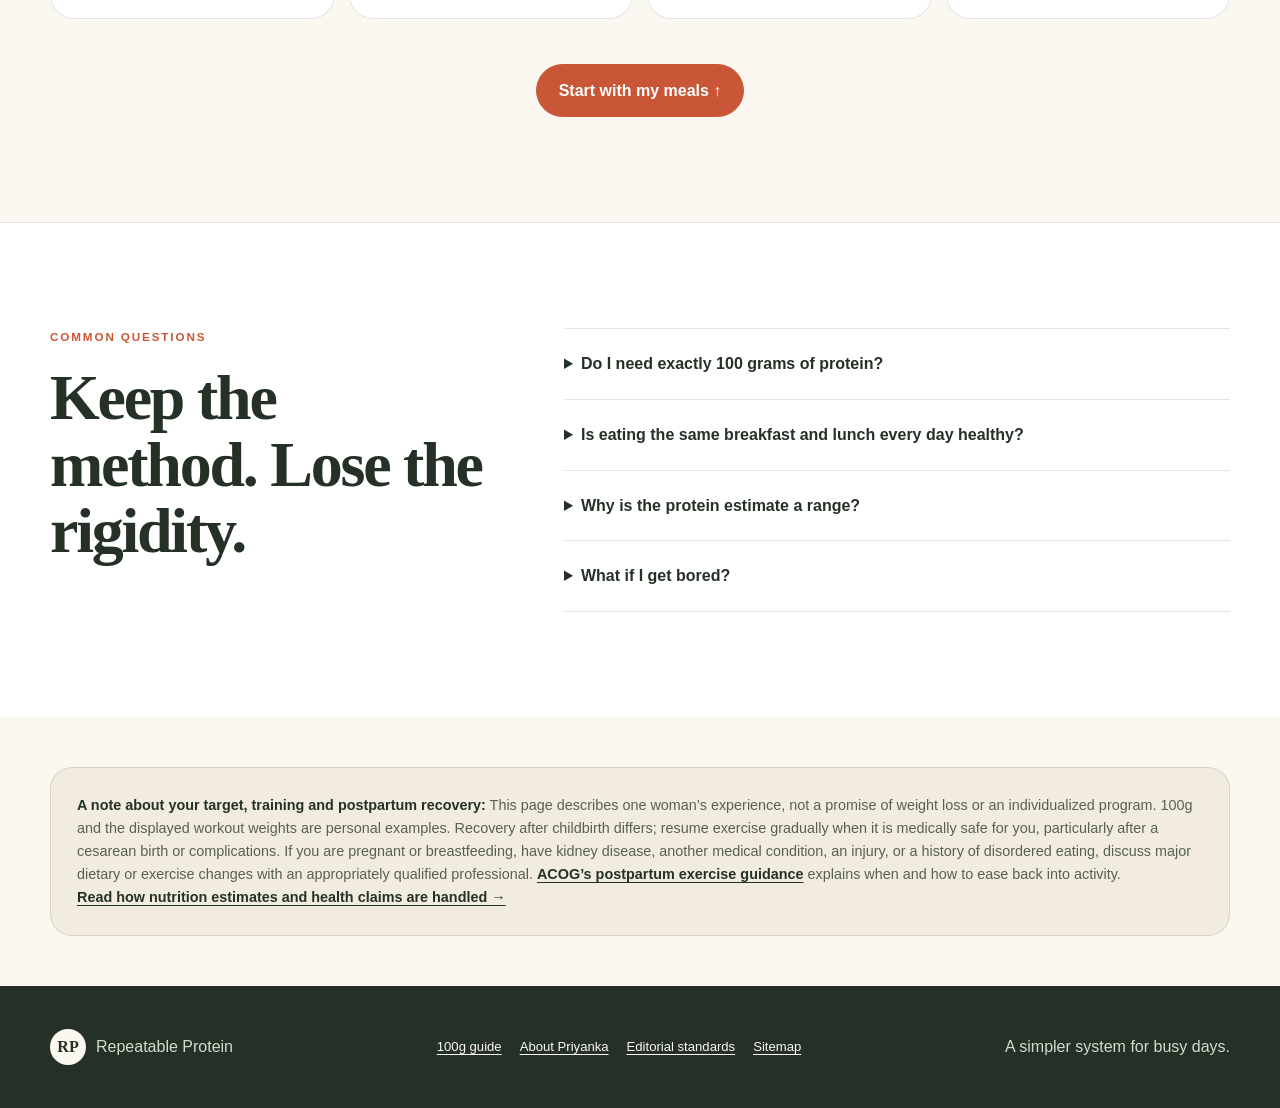
==== commit e2d11b6e: "Add 100g protein without tracking guide" ====
--- a/index.html
+++ b/index.html
@@ -3,9 +3,9 @@
 <head>
   <meta charset="utf-8">
   <meta name="viewport" content="width=device-width, initial-scale=1">
-  <title>How to Eat 100g of Protein Without Tracking Every Meal</title>
-  <meta name="description" content="A full-time working mom’s simple postpartum routine: repeatable high-protein meals and three short strength workouts that helped her lose 30+ pounds twice.">
-  <meta name="keywords" content="how to eat 100g of protein a day, protein without tracking macros, high protein breakfast, vegetarian meal plan, three day workout plan, push pull legs workout">
+  <title>Repeatable Protein | Priyanka’s Simple Food and Strength Routine</title>
+  <meta name="description" content="A full-time working mom’s personal postpartum story: repeatable high-protein meals and three short strength workouts that helped her lose 30+ pounds twice.">
+  <meta name="keywords" content="repeatable protein, working mom healthy routine, repeatable meals, postpartum strength routine">
   <link rel="canonical" href="https://datamin.github.io/repeatable-protein/">
   <link rel="icon" href="assets/favicon.svg" type="image/svg+xml">
   <link rel="stylesheet" href="styles.css">
@@ -19,7 +19,7 @@
   {
     "@context": "https://schema.org",
     "@type": "Article",
-    "headline": "How to Eat 100g of Protein Without Tracking Every Meal",
+    "headline": "The Simple Food and Strength Routine That Helped Me Lose 30+ Pounds Twice",
     "description": "A full-time working mom’s repeatable meals and three short strength workouts after two pregnancies.",
     "image": "https://datamin.github.io/repeatable-protein/assets/repeatable-breakfast-lunch.png",
     "author": {"@type": "Person", "name": "Priyanka", "url": "https://datamin.github.io/repeatable-protein/about/"},
@@ -35,6 +35,7 @@
     <nav aria-label="Main navigation">
       <a href="#method">The method</a>
       <a href="#meals">My meals</a>
+      <a href="100g-protein-without-tracking/">100g guide</a>
       <a href="high-protein-vegetarian-meal-plan/">Meal plan</a>
       <a href="about/">About Priyanka</a>
       <a href="editorial-methodology/">Our standards</a>
@@ -62,14 +63,14 @@
       </div>
       <figure class="hero-image">
         <img src="assets/repeatable-breakfast-lunch.png" alt="Seasoned egg whites and a chocolate protein smoothie for breakfast, with fried eggs on avocado toast and Greek-yogurt chaas for lunch">
-        <figcaption><small>Before dinner</small><strong>≈ 80–85g</strong></figcaption>
+        <figcaption><small>Before dinner, with edamame</small><strong>≈ 84–91g</strong></figcaption>
       </figure>
     </section>
 
     <section id="method" class="dark-section">
       <div class="wrap method-grid">
         <div>
-          <p class="eyebrow light">The 85 + 15 method</p>
+          <p class="eyebrow light">Breakfast + lunch + one easy snack</p>
           <h2>Track the meal once. Not every time you eat it.</h2>
         </div>
         <ol class="method-steps">
@@ -100,32 +101,37 @@
         <article class="card">
           <div class="card-heading">
             <div><p class="eyebrow">Breakfast</p><h3>Egg whites + chocolate smoothie</h3></div>
-            <strong class="protein green">≈ 38–48g*</strong>
+            <strong class="protein green">≈ 39–40g*</strong>
           </div>
           <ul class="ingredients">
             <li><span><strong>Seasoned egg whites:</strong> 4 boiled egg whites topped with salt, black pepper, red pepper flakes and everything-bagel seasoning</span><span class="food-calories">≈ 70 cal</span></li>
-            <li><span><strong>Chocolate protein smoothie:</strong> ¼ banana, a handful of frozen blueberries, ¼ cup milk, ¾ cup water and 1 serving Vega or Orgain chocolate protein powder</span><span class="food-calories">≈ 200–275 cal</span></li>
+            <li><span><strong>Chocolate protein smoothie:</strong> ¼ banana, a handful of frozen blueberries, ¼ cup whole milk, ¾ cup water and 1 serving (2 scoops) Orgain Chocolate Fudge protein powder</span><span class="food-calories">≈ 253–263 cal</span></li>
             <li><span><strong>Almonds:</strong> 4 almonds</span><span class="food-calories">≈ 28 cal</span></li>
           </ul>
-          <div class="meal-total"><span>Estimated breakfast total</span><strong>≈ 300–375 calories</strong></div>
+          <div class="meal-total"><span>Estimated breakfast total</span><strong>≈ 349–359 calories</strong></div>
           <p class="time">About 8 minutes once the egg whites are ready</p>
         </article>
 
         <article class="card warm-card">
           <div class="card-heading">
             <div><p class="eyebrow rust">Lunch</p><h3>Egg-and-avocado toast + chaas</h3></div>
-            <strong class="protein peach">≈ 34–40g*</strong>
+            <strong class="protein peach">≈ 36–40g*</strong>
           </div>
           <ul class="ingredients">
             <li><span><strong>Seasoned fried eggs:</strong> 2 fried eggs topped with salt and red pepper flakes</span><span class="food-calories">≈ 140–180 cal</span></li>
             <li><span><strong>Avocado toast:</strong> 1 regular slice Dave’s 21 Whole Grains and Seeds topped with ¼–½ smashed avocado</span><span class="food-calories">≈ 190–270 cal</span></li>
-            <li><span><strong>Greek-yogurt chaas:</strong> 1 full serving plain Greek yogurt thinned with water, then seasoned with salt, mint powder, black pepper and spices of your choice</span><span class="food-calories">≈ 90–150 cal</span></li>
+            <li><span><strong>Greek-yogurt chaas:</strong> 1 label serving Kirkland plain Greek yogurt thinned with water, then seasoned with salt, mint powder, black pepper and spices of your choice</span><span class="food-calories">≈ 100–120 cal</span></li>
           </ul>
-          <div class="meal-total"><span>Estimated lunch total</span><strong>≈ 420–600 calories</strong></div>
+          <div class="meal-total"><span>Estimated lunch total</span><strong>≈ 430–530 calories plus cooking fat</strong></div>
           <p class="time">About 10 minutes</p>
         </article>
       </div>
-      <div class="combined-total"><span>My usual breakfast + lunch</span><strong>≈ 80–85g protein · 720–975 calories</strong></div>
+      <div class="combined-total"><span>My usual breakfast + lunch</span><strong>≈ 75–80g protein · 780–890 calories plus cooking fat</strong></div>
+      <aside class="seven-month-note">
+        <p class="eyebrow rust">My afternoon bridge</p>
+        <h3>A 100-calorie portion of Costco microwave edamame.</h3>
+        <p>The label typically contributes roughly 9–11g protein, bringing my known total before dinner to approximately 84–91g. Check the current bag because serving sizes and product formulations can change.</p>
+      </aside>
       <p class="note">*Calories are estimates, not prescriptions. The exact powder, milk, bread, yogurt, avocado size and cooking fat create the biggest variation. Dave’s regular 21 Whole Grains and Seeds is 110 calories per slice; thin-sliced varieties are lower. Check your own labels once and save your total.</p>
 
       <aside class="seven-month-note">
@@ -143,6 +149,15 @@
         <a class="button button-rust" href="high-protein-vegetarian-meal-plan/">Open the vegetarian meal plan →</a>
       </aside>
 
+      <aside class="vegetarian-plan-link">
+        <div>
+          <p class="eyebrow rust">The complete calculation</p>
+          <h3>See how I aim for 100g without logging every meal.</h3>
+          <p>The focused guide uses my Orgain powder, whole milk, Kirkland Greek yogurt, Dave’s bread and flexible family dinners.</p>
+        </div>
+        <a class="button button-rust" href="100g-protein-without-tracking/">Open the 100g guide →</a>
+      </aside>
+
       <aside class="go-out-tip">
         <div class="tip-number">40g+</div>
         <div>
@@ -163,14 +178,15 @@
         <div class="protein-table" role="table" aria-label="Typical protein and calories by food">
           <div class="table-head" role="row"><span>Food</span><span>Protein</span><span>Calories</span></div>
           <div role="row"><span>4 egg whites</span><strong>≈ 14g</strong><strong>≈ 70</strong></div>
-          <div role="row"><span>Protein powder + milk</span><strong>≈ 20–30g</strong><strong>≈ 140–210</strong></div>
+          <div role="row"><span>Orgain powder + whole milk</span><strong>≈ 23g</strong><strong>≈ 188</strong></div>
           <div role="row"><span>Banana + blueberries</span><strong>≈ 1g</strong><strong>≈ 60–75</strong></div>
           <div role="row"><span>4 almonds</span><strong>≈ 1g</strong><strong>≈ 28</strong></div>
           <div role="row"><span>2 whole eggs</span><strong>≈ 12g</strong><strong>≈ 140–180</strong></div>
           <div role="row"><span>1 regular bread slice</span><strong>≈ 6g</strong><strong>≈ 110</strong></div>
           <div role="row"><span>¼–½ avocado</span><strong>≈ 1–2g</strong><strong>≈ 80–160</strong></div>
-          <div role="row"><span>Greek-yogurt chaas</span><strong>≈ 15–20g</strong><strong>≈ 90–150</strong></div>
-          <div class="table-total" role="row"><span>My usual total</span><strong>≈ 80–85g</strong><strong>≈ 720–975</strong></div>
+          <div role="row"><span>Kirkland Greek-yogurt chaas</span><strong>≈ 18–20g</strong><strong>≈ 100–120</strong></div>
+          <div role="row"><span>Costco microwave edamame</span><strong>≈ 9–11g</strong><strong>100</strong></div>
+          <div class="table-total" role="row"><span>Known total before dinner</span><strong>≈ 84–91g</strong><strong>≈ 880–990*</strong></div>
         </div>
       </div>
       <p class="source-note wrap">Estimate references: <a href="https://fdc.nal.usda.gov/">USDA FoodData Central</a>, <a href="https://www.daveskillerbread.com/nutrition">Dave’s Killer Bread nutrition</a>, and the nutrition label on your specific <a href="https://orgain.com/collections/protein-powders">Orgain</a> or <a href="https://myvega.com/collections/protein-powders">Vega</a> powder.</p>
@@ -181,9 +197,9 @@
         <div>
           <p class="eyebrow light">Dinner stays flexible</p>
           <h2>You are not “catching up” at 8 p.m.</h2>
-          <p>If 100g is your appropriate target, dinner only needs to contribute roughly 15–20g. Eat with your family, go out, try something different. The system creates room for real life.</p>
-        </div>
-        <div class="dinner-target"><small>Dinner target</small><strong>15–20g</strong><span>flexible protein</span></div>
+          <p>If 100g is your appropriate target, the edamame snack means dinner may only need to contribute roughly 10–15g. Eat with your family, go out, try something different. The system creates room for real life.</p>
+        </div>
+        <div class="dinner-target"><small>Dinner target</small><strong>10–15g</strong><span>flexible protein</span></div>
       </div>
     </section>
 
@@ -296,6 +312,6 @@
     </aside>
   </main>
 
-  <footer><div class="wrap"><span><b>RP</b> Repeatable Protein</span><div class="footer-links"><a href="about/">About Priyanka</a><a href="editorial-methodology/">Editorial standards</a><a href="sitemap.xml">Sitemap</a></div><p>A simpler system for busy days.</p></div></footer>
+  <footer><div class="wrap"><span><b>RP</b> Repeatable Protein</span><div class="footer-links"><a href="100g-protein-without-tracking/">100g guide</a><a href="about/">About Priyanka</a><a href="editorial-methodology/">Editorial standards</a><a href="sitemap.xml">Sitemap</a></div><p>A simpler system for busy days.</p></div></footer>
 </body>
 </html>
--- a/styles.css
+++ b/styles.css
@@ -463,3 +463,57 @@
   .policy-grid { grid-template-columns: 1fr; }
   .prose-card, .scope-card { padding: 25px; }
 }
+
+/* 100g protein without daily tracking guide */
+.protein-guide-hero h1 em { color: var(--rust); font-weight: 500; }
+.protein-formula-band { background: var(--green); }
+.protein-formula-band .formula-band-inner { grid-template-columns: .65fr 1.35fr; gap: 44px; }
+.protein-formula-band h2 { font-size: clamp(2.5rem,4.1vw,4rem); }
+.guide-intro { padding-block: 28px 90px; }
+.calculation-correction { padding: 36px 40px; border-left: 6px solid var(--rust); border-radius: 0 26px 26px 0; background: #fff1e8; }
+.calculation-correction h2 { max-width: 820px; font-size: clamp(2.2rem,4vw,3.5rem); }
+.calculation-correction p:last-child { max-width: 950px; margin-bottom: 0; color: var(--muted); line-height: 1.8; }
+.plain-recipe-list { margin: 24px 0 0; padding: 0; list-style: none; }
+.plain-recipe-list li { padding: 14px 0; border-bottom: 1px solid var(--border); color: var(--muted); }
+.plain-recipe-list li:last-child { border-bottom: 0; }
+.focused-total { margin-top: 24px; }
+.snack-section { padding-block: 72px; border-top: 1px solid var(--border); background: var(--sage); }
+.snack-box { display: grid; grid-template-columns: 160px 1fr; align-items: center; gap: 42px; }
+.snack-number { width: 150px; height: 150px; display: grid; place-content: center; border: 8px solid var(--rust); border-radius: 50%; text-align: center; }
+.snack-number strong { font: 700 3rem/1 var(--serif); }
+.snack-number span { margin-top: 6px; color: var(--muted); font-size: .72rem; font-weight: 800; letter-spacing: .1em; text-transform: uppercase; }
+.snack-box h2 { max-width: 780px; }
+.snack-box p:not(.eyebrow) { max-width: 900px; color: var(--muted); }
+.snack-label-note { font-size: .78rem; }
+.family-dinner-section { padding-block: 105px; background: var(--green); color: var(--cream); }
+.family-dinner-section .option-section-heading > p { color: #cbd5c6; }
+.dinner-option-grid { margin-top: 50px; display: grid; grid-template-columns: repeat(3,1fr); gap: 16px; }
+.dinner-option-grid article { padding: 30px; border: 1px solid rgba(255,255,255,.14); border-radius: 26px; background: rgba(255,255,255,.06); }
+.dinner-option-grid h3 { min-height: 72px; font-size: 1.9rem; }
+.dinner-option-grid article > strong { display: block; margin: 20px 0 14px; color: #f2c3aa; font: 700 1.35rem var(--serif); }
+.dinner-option-grid article > p:last-child, .dark-source-note { color: #cbd5c6; }
+.dark-source-note { margin: 24px 0 0; font-size: .78rem; }
+.repeat-system-section { padding-block: 105px; }
+.repeat-system-grid { margin: 48px 0 0; padding: 0; display: grid; grid-template-columns: repeat(4,1fr); gap: 14px; list-style: none; }
+.repeat-system-grid li { padding: 28px; border: 1px solid var(--border); border-radius: 24px; background: #fff; }
+.repeat-system-grid li > span { color: var(--rust); font: 700 1.6rem var(--serif); }
+.repeat-system-grid h3 { margin-top: 30px; font-size: 1.55rem; }
+.repeat-system-grid p { margin-bottom: 0; color: var(--muted); font-size: .88rem; }
+.go-out-guide { padding-block: 80px; border-block: 1px solid var(--border); background: var(--sage); }
+.go-out-guide-inner { display: grid; grid-template-columns: 150px 1fr; align-items: center; gap: 45px; }
+.go-out-guide h2 { max-width: 900px; }
+.go-out-guide p:last-child { max-width: 900px; color: var(--muted); line-height: 1.8; }
+
+@media (max-width: 950px) {
+  .dinner-option-grid { grid-template-columns: 1fr; }
+  .dinner-option-grid h3 { min-height: 0; }
+  .repeat-system-grid { grid-template-columns: 1fr 1fr; }
+}
+
+@media (max-width: 650px) {
+  .calculation-correction { padding: 26px; }
+  .repeat-system-grid { grid-template-columns: 1fr; }
+  .go-out-guide-inner { grid-template-columns: 1fr; }
+  .snack-box { grid-template-columns: 1fr; }
+  .snack-number { width: 125px; height: 125px; }
+}
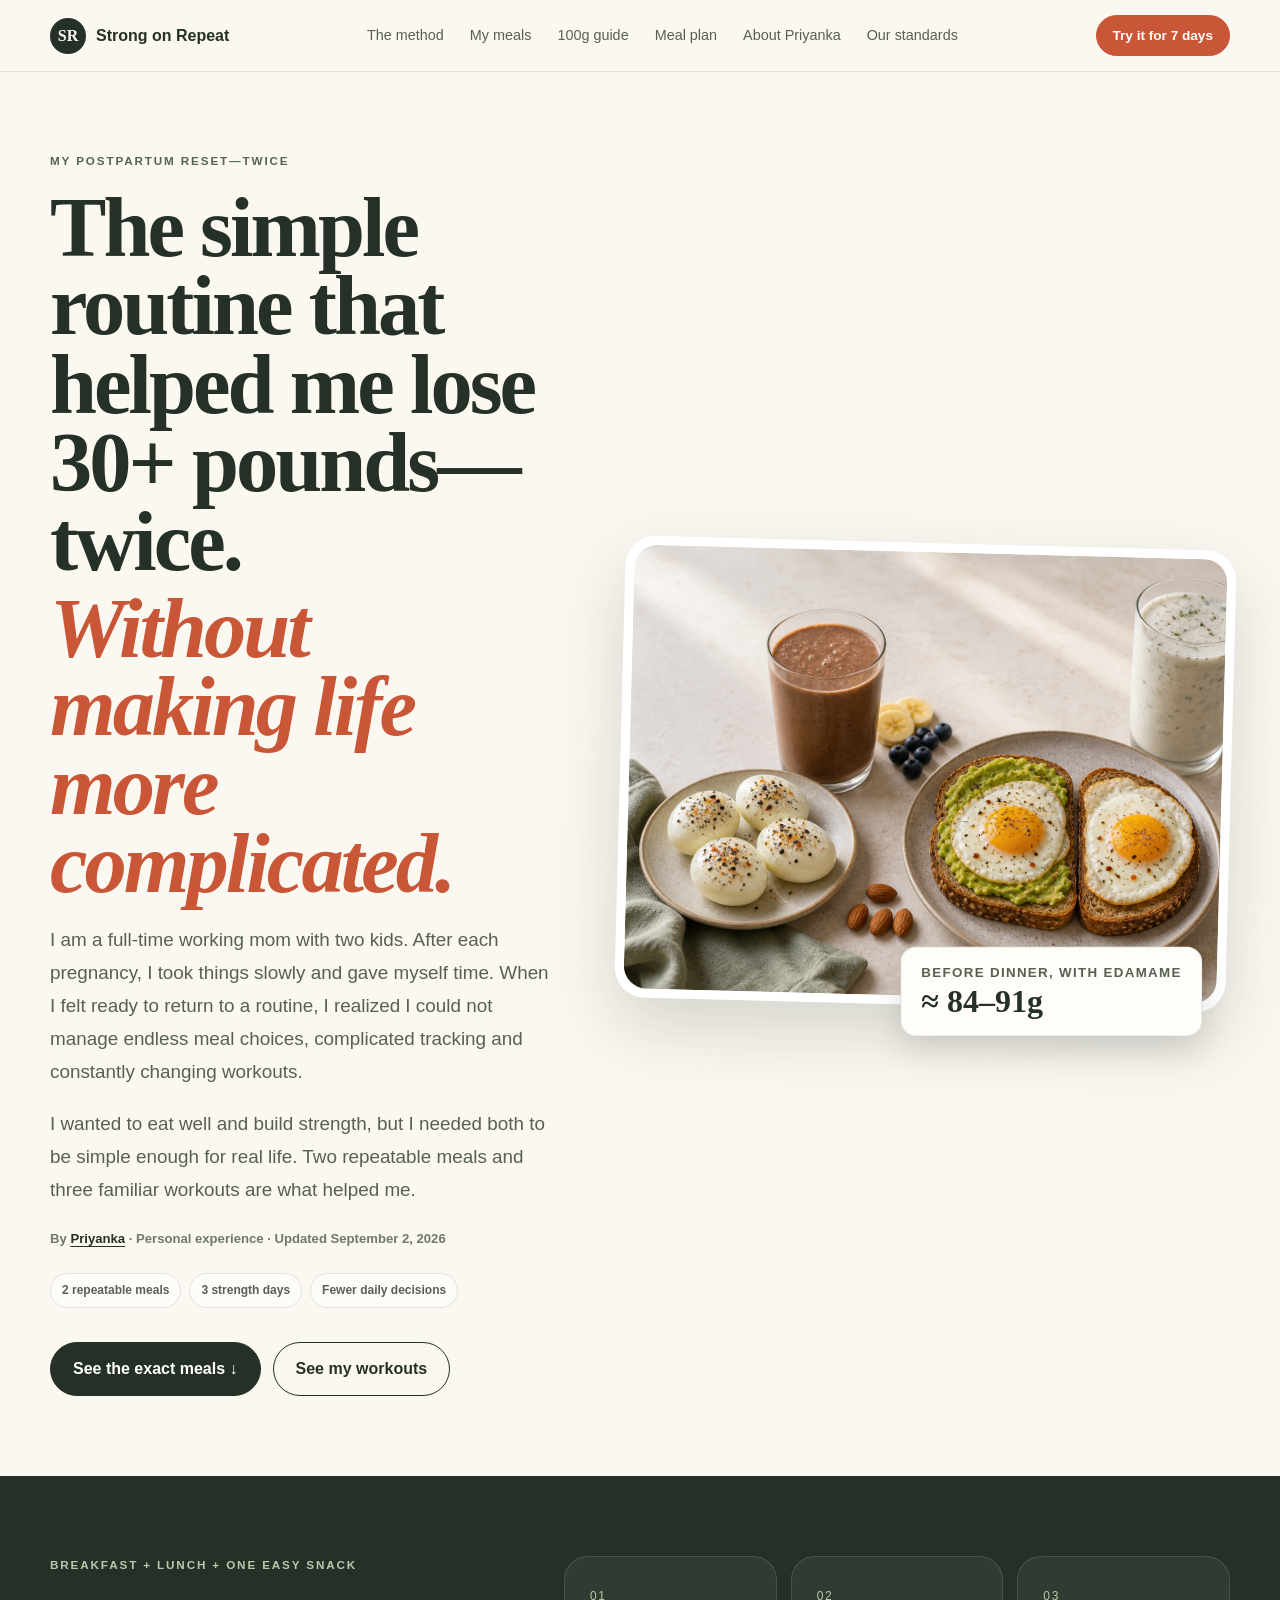
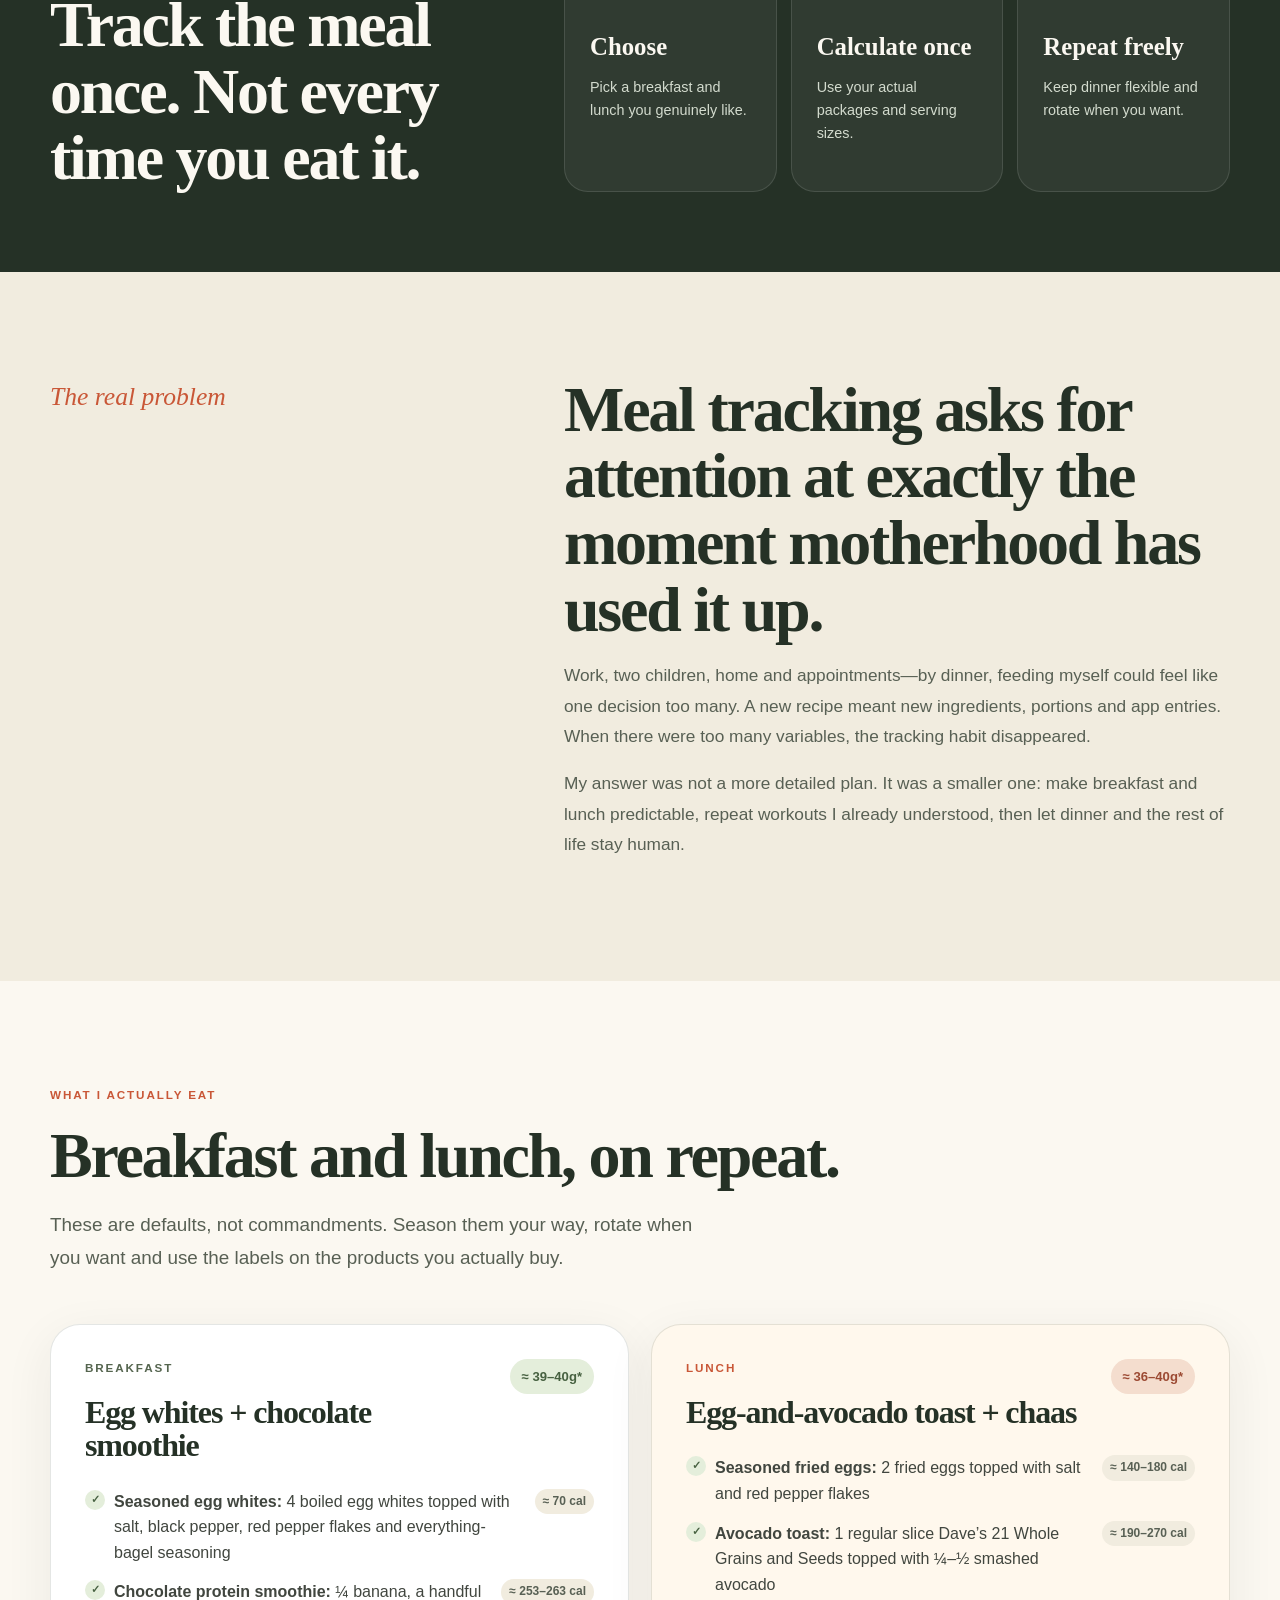
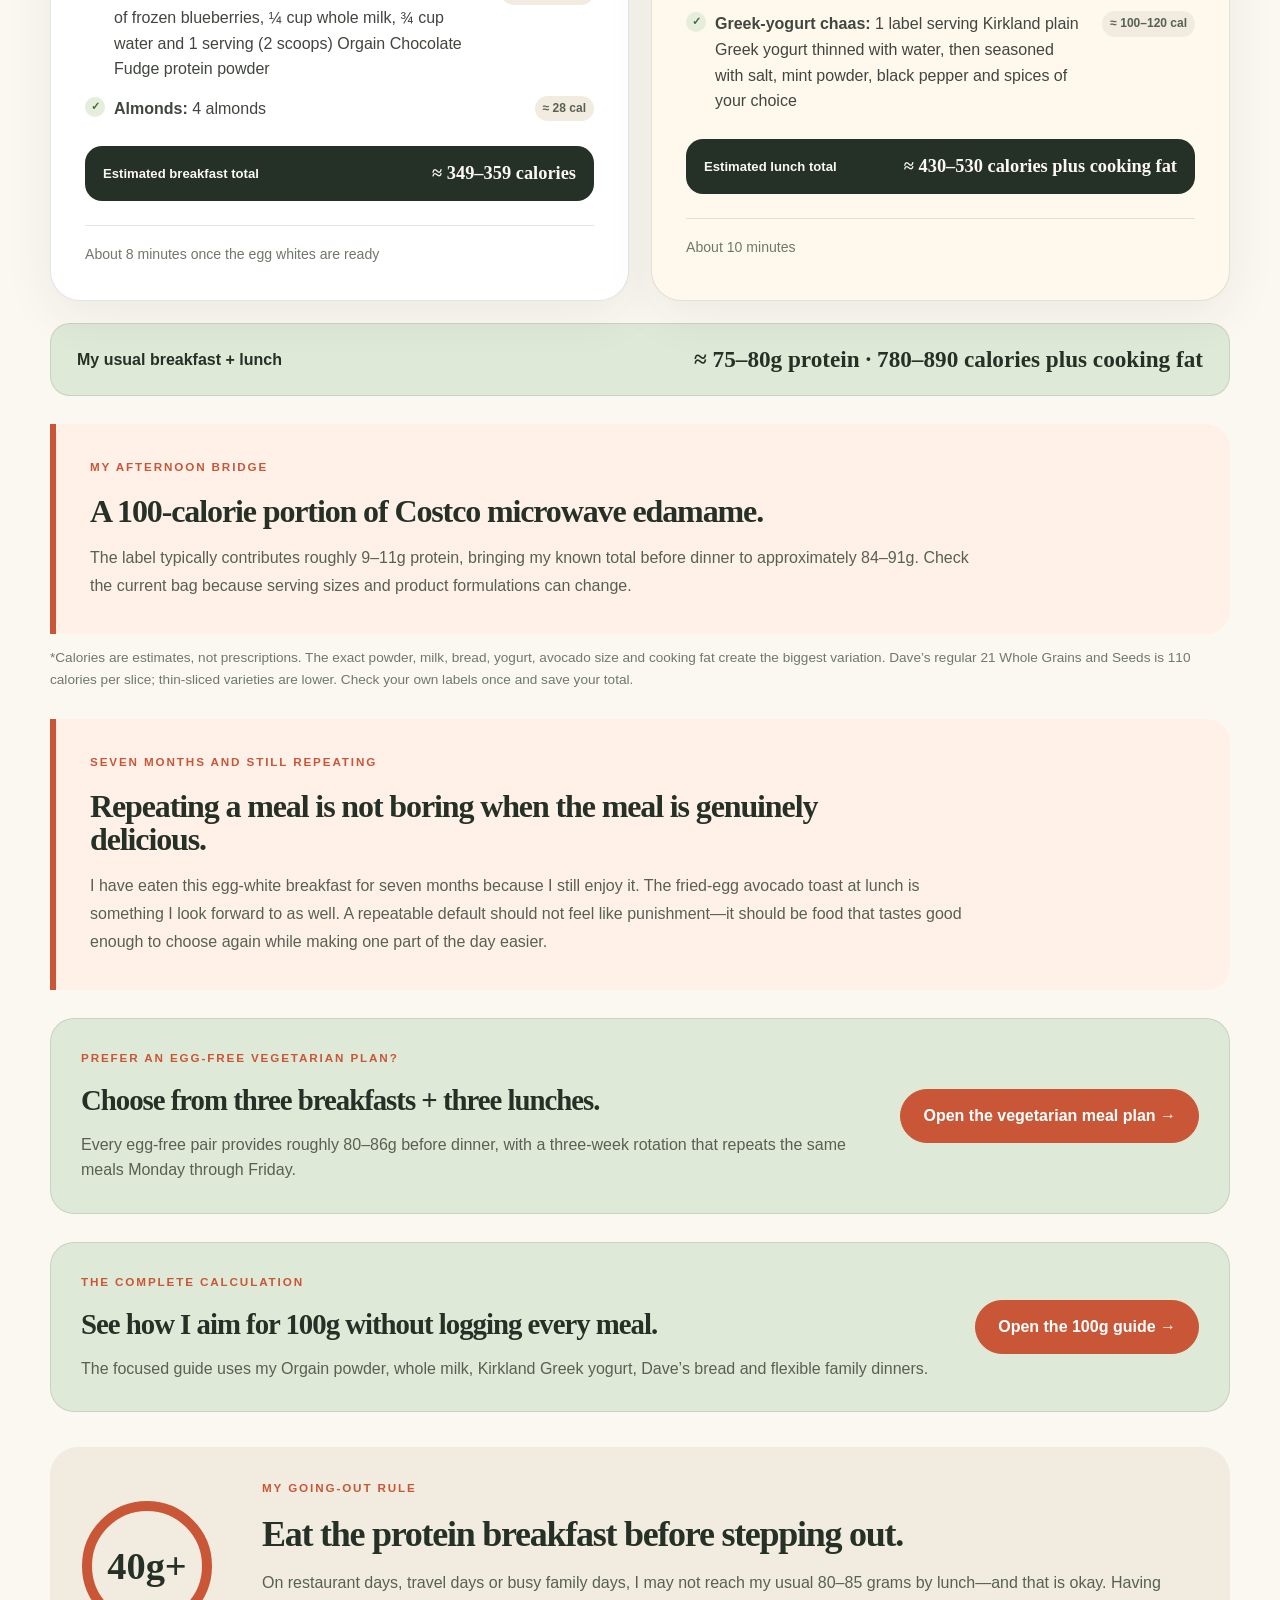
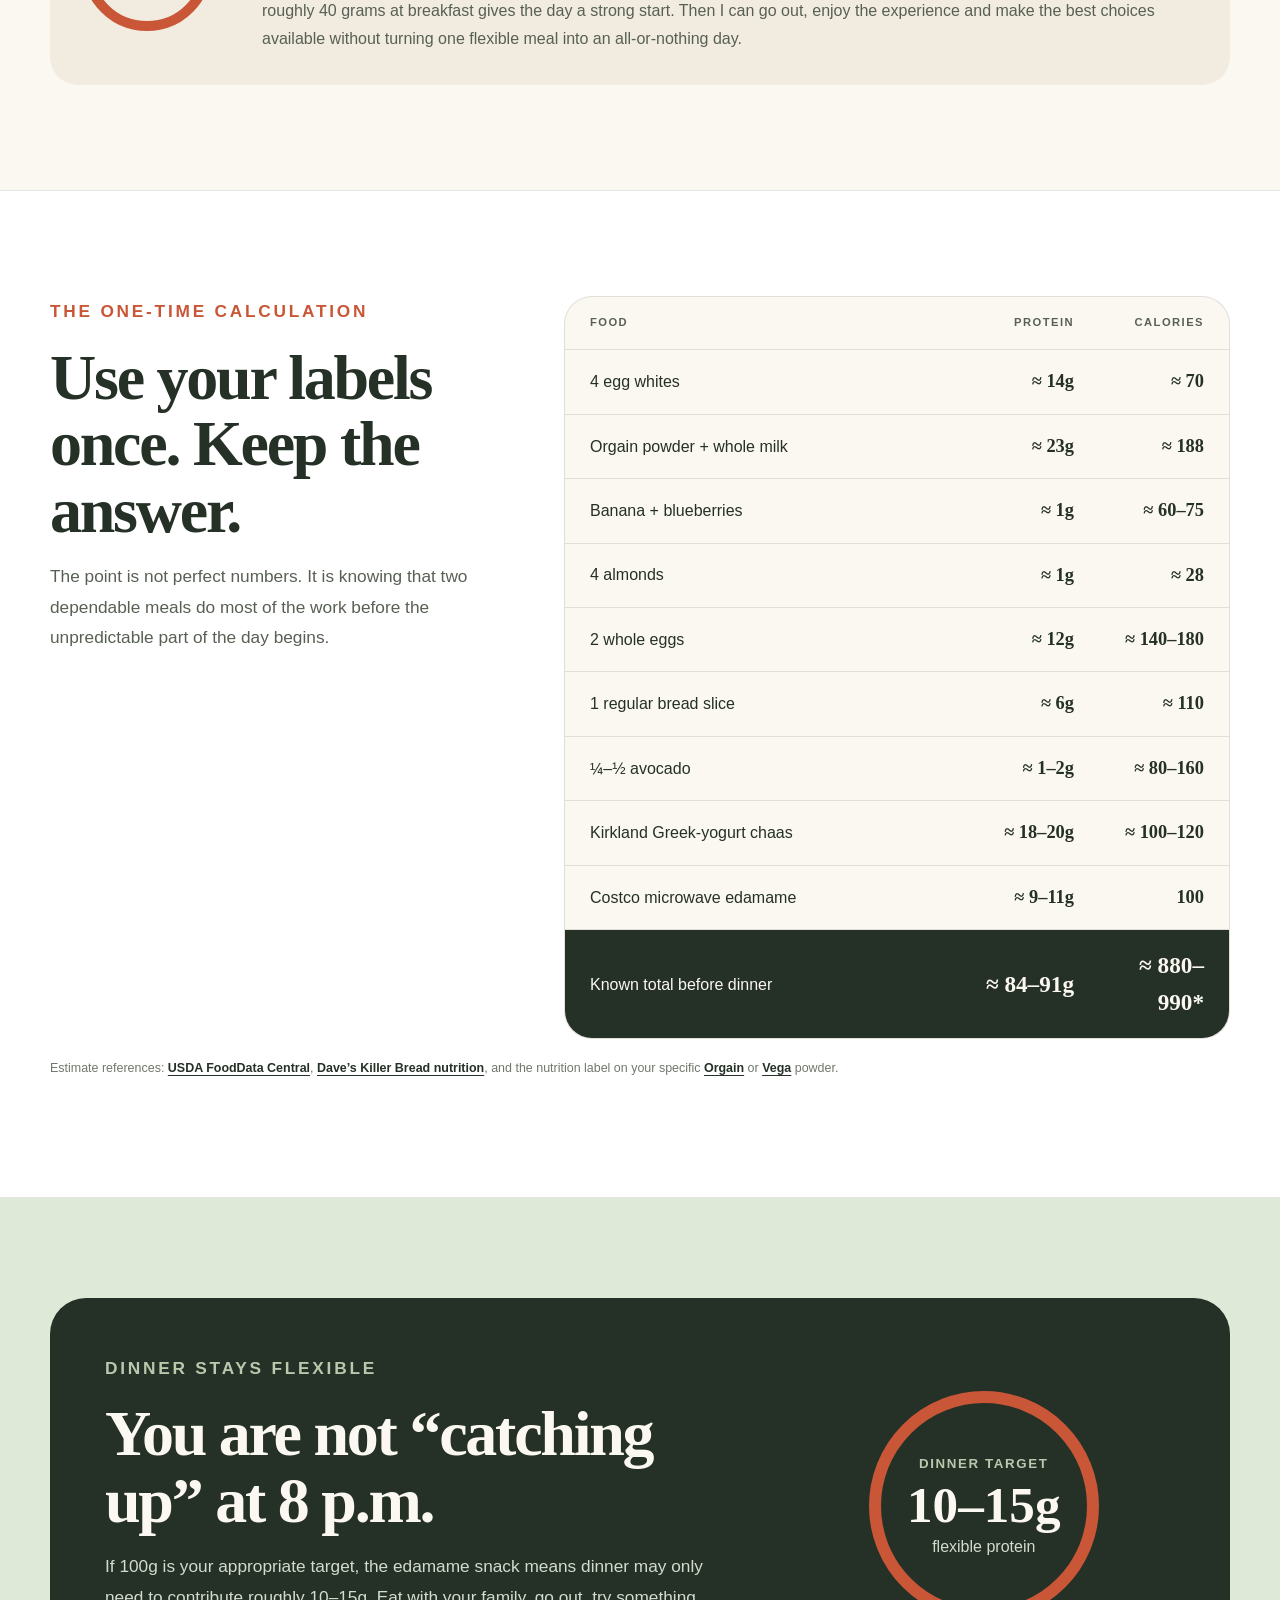
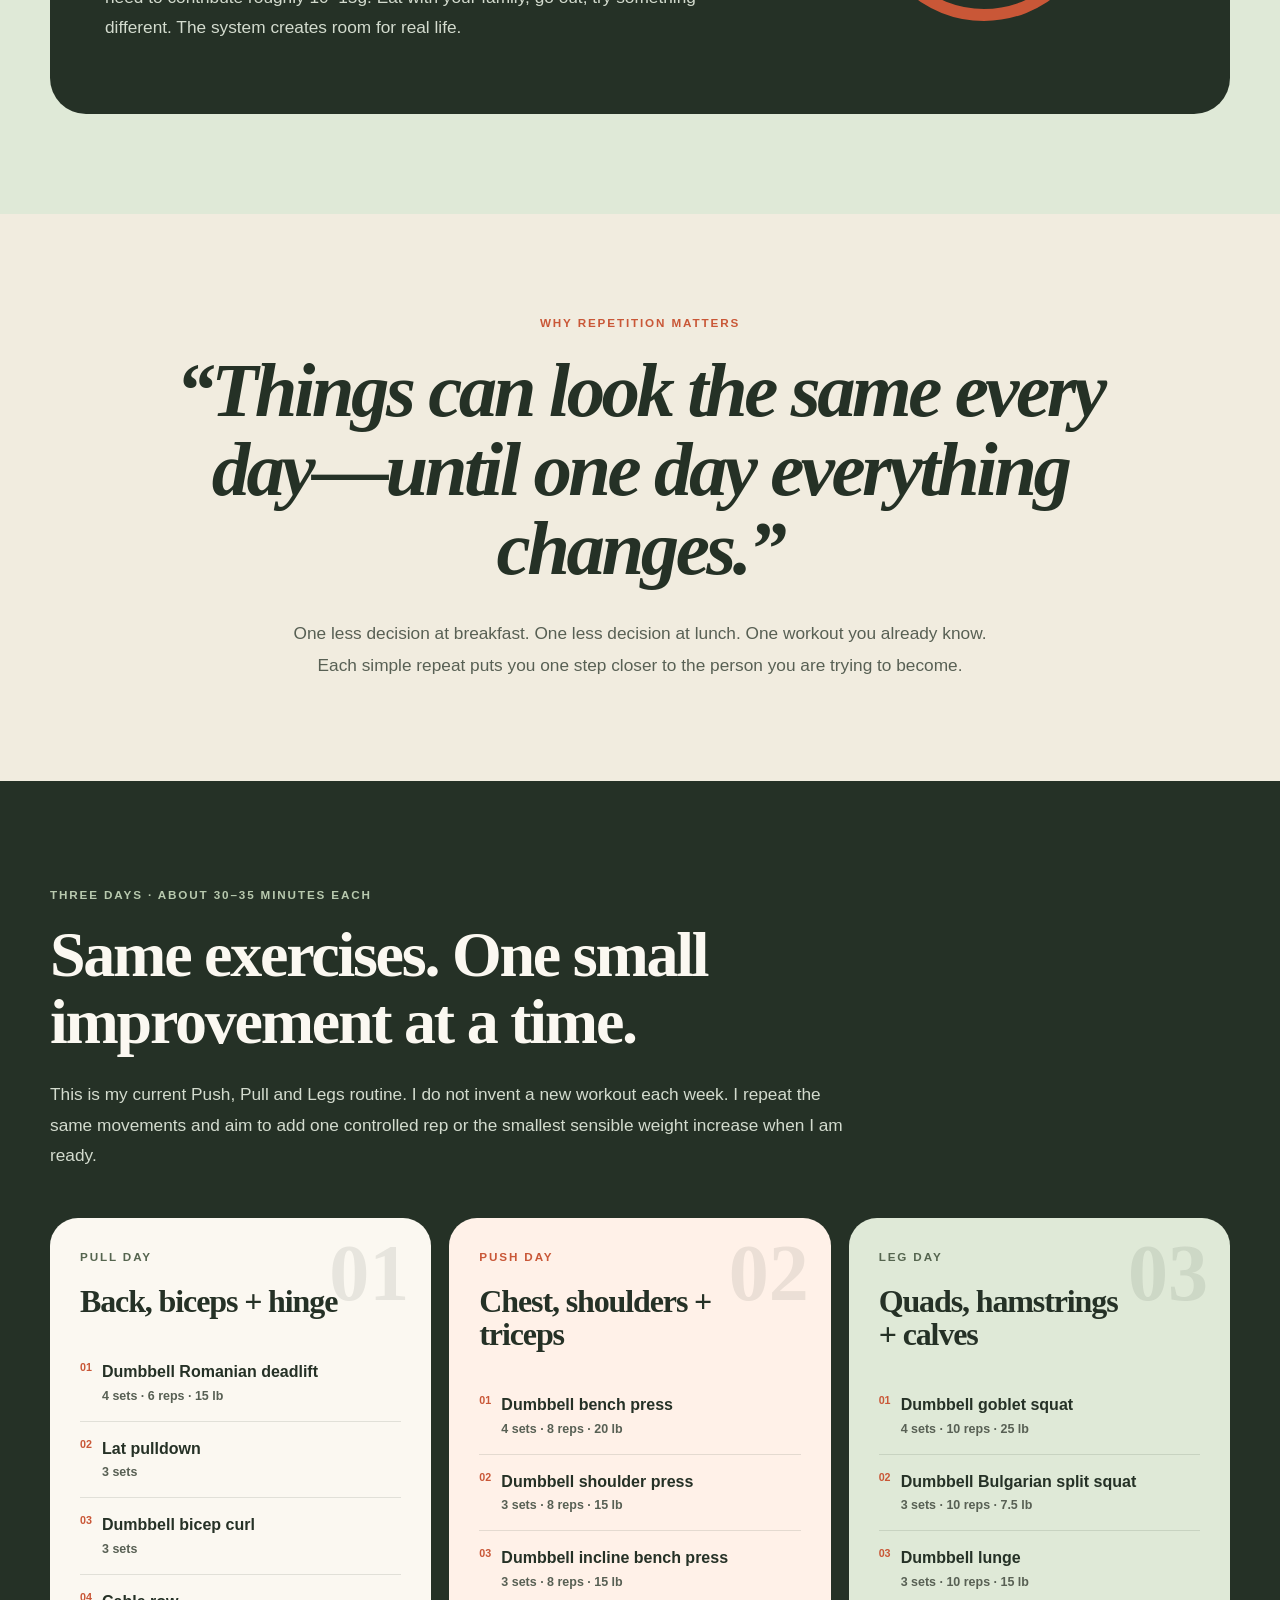
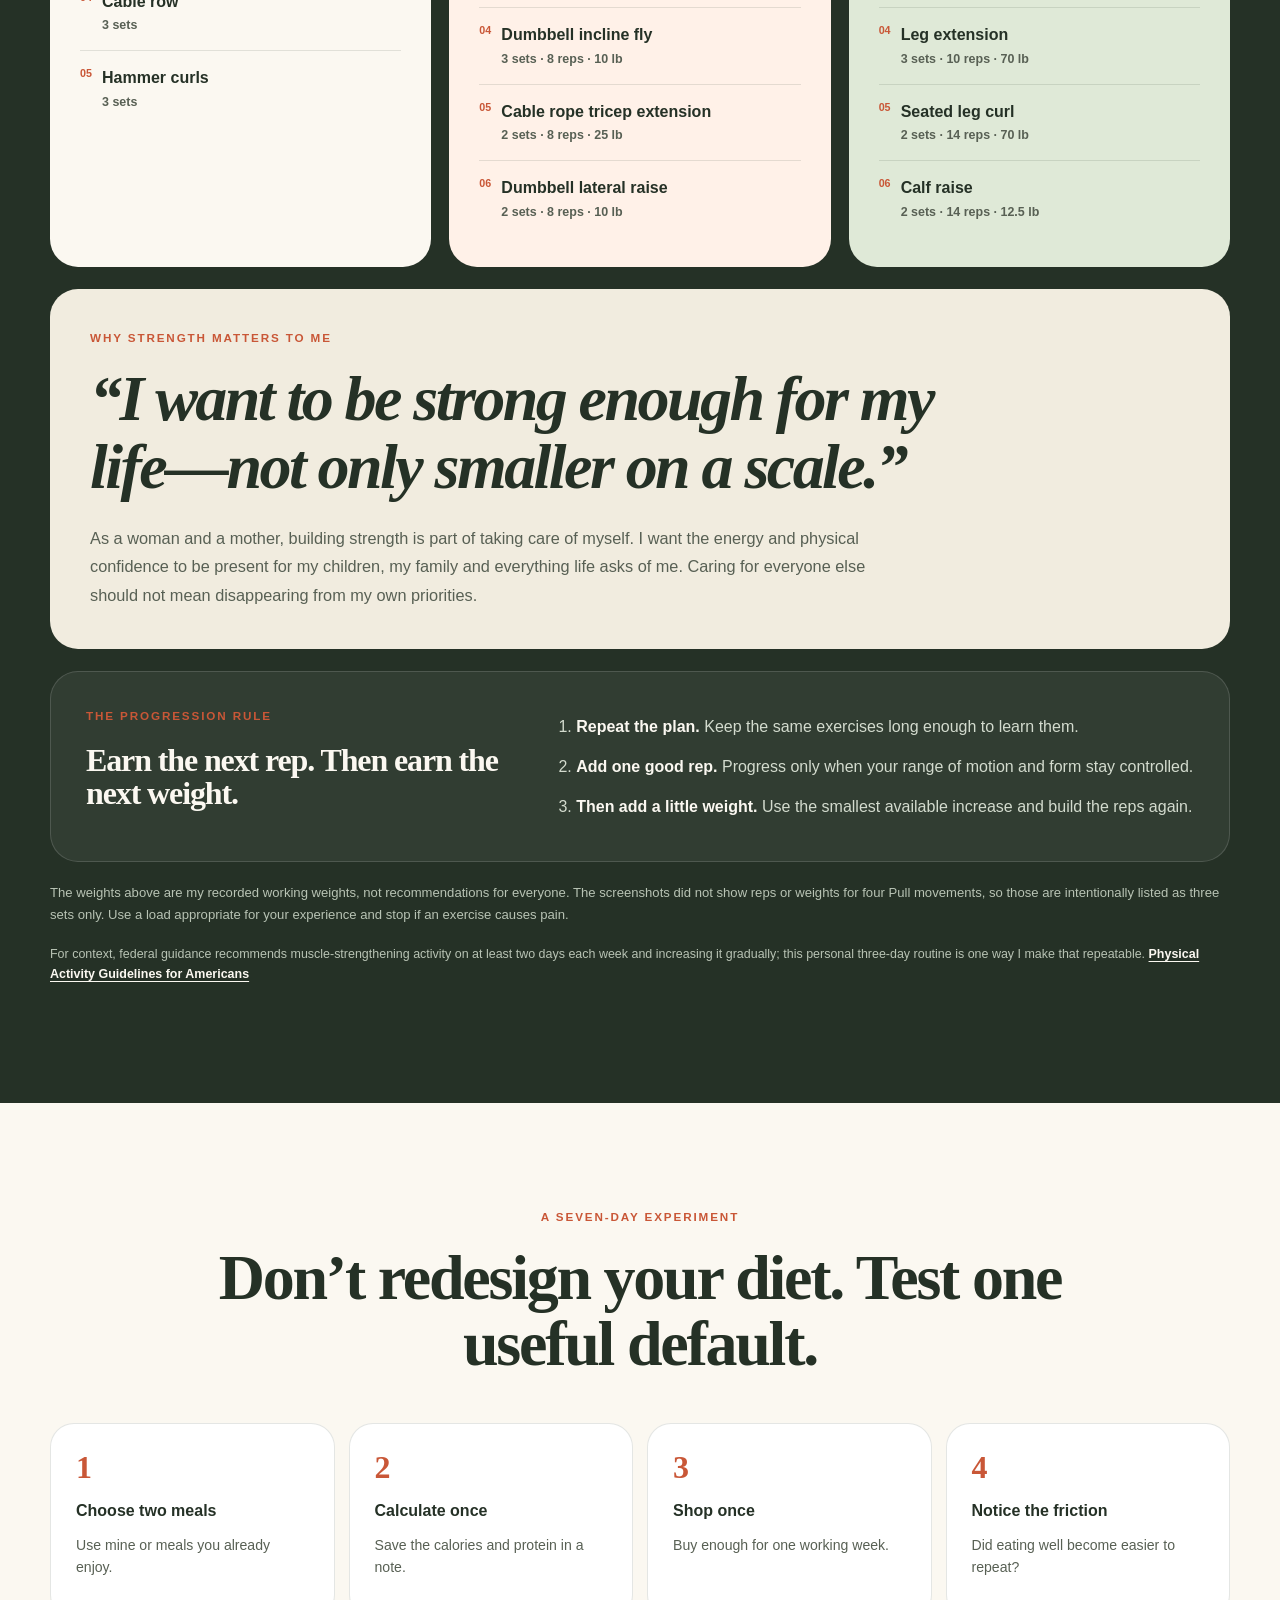
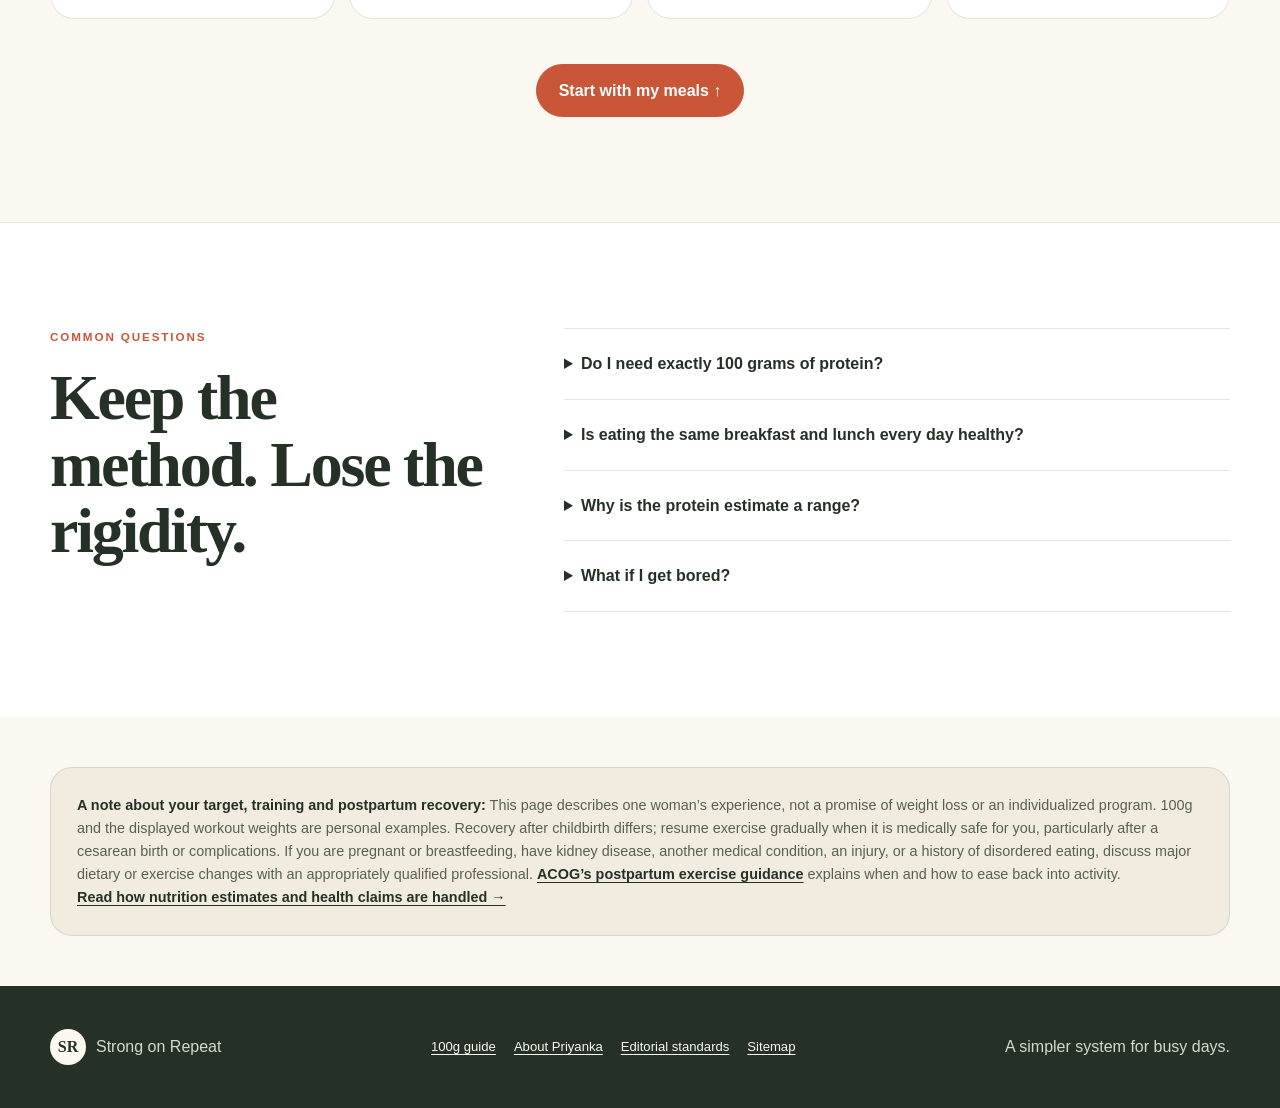
==== commit 5c277768: "Move site to Strong on Repeat domain" ====
--- a/index.html
+++ b/index.html
@@ -3,17 +3,17 @@
 <head>
   <meta charset="utf-8">
   <meta name="viewport" content="width=device-width, initial-scale=1">
-  <title>Repeatable Protein | Priyanka’s Simple Food and Strength Routine</title>
+  <title>Strong on Repeat | Priyanka’s Simple Food and Strength Routine</title>
   <meta name="description" content="A full-time working mom’s personal postpartum story: repeatable high-protein meals and three short strength workouts that helped her lose 30+ pounds twice.">
   <meta name="keywords" content="repeatable protein, working mom healthy routine, repeatable meals, postpartum strength routine">
-  <link rel="canonical" href="https://datamin.github.io/repeatable-protein/">
+  <link rel="canonical" href="https://strongonrepeat.com/">
   <link rel="icon" href="assets/favicon.svg" type="image/svg+xml">
   <link rel="stylesheet" href="styles.css">
   <meta property="og:type" content="article">
   <meta property="og:title" content="The simple routine that helped me lose 30+ pounds—twice.">
   <meta property="og:description" content="A working mom’s repeatable meals and three short strength workouts after two pregnancies.">
-  <meta property="og:url" content="https://datamin.github.io/repeatable-protein/">
-  <meta property="og:image" content="https://datamin.github.io/repeatable-protein/assets/repeatable-breakfast-lunch.png">
+  <meta property="og:url" content="https://strongonrepeat.com/">
+  <meta property="og:image" content="https://strongonrepeat.com/assets/repeatable-breakfast-lunch.png">
   <meta name="twitter:card" content="summary_large_image">
   <script type="application/ld+json">
   {
@@ -21,17 +21,17 @@
     "@type": "Article",
     "headline": "The Simple Food and Strength Routine That Helped Me Lose 30+ Pounds Twice",
     "description": "A full-time working mom’s repeatable meals and three short strength workouts after two pregnancies.",
-    "image": "https://datamin.github.io/repeatable-protein/assets/repeatable-breakfast-lunch.png",
-    "author": {"@type": "Person", "name": "Priyanka", "url": "https://datamin.github.io/repeatable-protein/about/"},
-    "publisher": {"@type": "Organization", "name": "Repeatable Protein"},
+    "image": "https://strongonrepeat.com/assets/repeatable-breakfast-lunch.png",
+    "author": {"@type": "Person", "name": "Priyanka", "url": "https://strongonrepeat.com/about/"},
+    "publisher": {"@type": "Organization", "name": "Strong on Repeat"},
     "dateModified": "2026-09-02",
-    "mainEntityOfPage": "https://datamin.github.io/repeatable-protein/"
+    "mainEntityOfPage": "https://strongonrepeat.com/"
   }
   </script>
 </head>
 <body>
   <header class="site-header">
-    <a class="brand" href="#top" aria-label="Repeatable Protein home"><span>RP</span> Repeatable Protein</a>
+    <a class="brand" href="#top" aria-label="Strong on Repeat home"><span>SR</span> Strong on Repeat</a>
     <nav aria-label="Main navigation">
       <a href="#method">The method</a>
       <a href="#meals">My meals</a>
@@ -312,6 +312,6 @@
     </aside>
   </main>
 
-  <footer><div class="wrap"><span><b>RP</b> Repeatable Protein</span><div class="footer-links"><a href="100g-protein-without-tracking/">100g guide</a><a href="about/">About Priyanka</a><a href="editorial-methodology/">Editorial standards</a><a href="sitemap.xml">Sitemap</a></div><p>A simpler system for busy days.</p></div></footer>
+  <footer><div class="wrap"><span><b>SR</b> Strong on Repeat</span><div class="footer-links"><a href="100g-protein-without-tracking/">100g guide</a><a href="about/">About Priyanka</a><a href="editorial-methodology/">Editorial standards</a><a href="sitemap.xml">Sitemap</a></div><p>A simpler system for busy days.</p></div></footer>
 </body>
 </html>
--- a/styles.css
+++ b/styles.css
@@ -466,25 +466,39 @@
 
 /* 100g protein without daily tracking guide */
 .protein-guide-hero h1 em { color: var(--rust); font-weight: 500; }
+.protein-guide-hero { min-height: 610px; padding-block: 45px 62px; gap: 50px; }
+.protein-guide-hero h1 { max-width: 690px; font-size: clamp(3.2rem,5.25vw,5.5rem); }
+.protein-guide-hero .lead { font-size: 1.05rem; line-height: 1.65; }
+.protein-guide-hero .subpage-hero-image img { min-height: 455px; }
 .protein-formula-band { background: var(--green); }
 .protein-formula-band .formula-band-inner { grid-template-columns: .65fr 1.35fr; gap: 44px; }
 .protein-formula-band h2 { font-size: clamp(2.5rem,4.1vw,4rem); }
-.guide-intro { padding-block: 28px 90px; }
-.calculation-correction { padding: 36px 40px; border-left: 6px solid var(--rust); border-radius: 0 26px 26px 0; background: #fff1e8; }
-.calculation-correction h2 { max-width: 820px; font-size: clamp(2.2rem,4vw,3.5rem); }
-.calculation-correction p:last-child { max-width: 950px; margin-bottom: 0; color: var(--muted); line-height: 1.8; }
+.simplified-formula span { flex: 1; min-width: 0; }
+.simplified-formula span:first-child { flex: 1.25; }
 .plain-recipe-list { margin: 24px 0 0; padding: 0; list-style: none; }
 .plain-recipe-list li { padding: 14px 0; border-bottom: 1px solid var(--border); color: var(--muted); }
 .plain-recipe-list li:last-child { border-bottom: 0; }
 .focused-total { margin-top: 24px; }
-.snack-section { padding-block: 72px; border-top: 1px solid var(--border); background: var(--sage); }
-.snack-box { display: grid; grid-template-columns: 160px 1fr; align-items: center; gap: 42px; }
-.snack-number { width: 150px; height: 150px; display: grid; place-content: center; border: 8px solid var(--rust); border-radius: 50%; text-align: center; }
-.snack-number strong { font: 700 3rem/1 var(--serif); }
-.snack-number span { margin-top: 6px; color: var(--muted); font-size: .72rem; font-weight: 800; letter-spacing: .1em; text-transform: uppercase; }
-.snack-box h2 { max-width: 780px; }
-.snack-box p:not(.eyebrow) { max-width: 900px; color: var(--muted); }
-.snack-label-note { font-size: .78rem; }
+.quick-options-section { padding: 64px 0; background: #f4efe5; border-block: 1px solid var(--border); }
+.quick-options-heading { display: grid; grid-template-columns: 1fr .72fr; align-items: end; gap: 48px; }
+.quick-options-heading h2 { max-width: 700px; font-size: clamp(2.15rem,3.4vw,3.5rem); }
+.quick-options-heading > p { margin: 0; color: var(--muted); line-height: 1.7; }
+.quick-choice-row { margin-top: 30px; display: grid; grid-template-columns: 105px 1fr; align-items: stretch; gap: 18px; }
+.quick-choice-row > h3 { margin: 0; padding-top: 16px; color: var(--rust); font: 700 .76rem var(--sans); letter-spacing: .12em; text-transform: uppercase; }
+.quick-choice-grid { display: grid; grid-template-columns: repeat(3,1fr); gap: 12px; }
+.quick-choice { min-width: 0; padding: 17px 18px 16px; border: 1px solid var(--border); border-radius: 16px; background: rgba(255,255,255,.62); }
+.quick-choice.default-choice { border-color: rgba(43,69,56,.42); background: #eef1e8; }
+.choice-tag { display: inline-block; margin-bottom: 8px; color: var(--rust); font-size: .62rem; font-weight: 800; letter-spacing: .1em; text-transform: uppercase; }
+.default-choice .choice-tag { color: var(--green); }
+.quick-choice h4 { margin: 0 0 9px; font: 700 1.08rem/1.2 var(--serif); }
+.quick-choice p { margin: 0 0 5px; color: var(--muted); font-size: .82rem; }
+.quick-choice p strong { color: var(--ink); }
+.quick-choice small { color: #74796f; font-size: .7rem; }
+.quick-options-link { margin: 24px 0 0 123px; font-size: .86rem; font-weight: 700; }
+.quick-options-link a { color: var(--rust); }
+.snack-note { padding-block: 22px; border-top: 1px solid var(--border); background: var(--sage); }
+.snack-note p { margin: 0; color: var(--muted); line-height: 1.65; }
+.snack-note strong { color: var(--ink); }
 .family-dinner-section { padding-block: 105px; background: var(--green); color: var(--cream); }
 .family-dinner-section .option-section-heading > p { color: #cbd5c6; }
 .dinner-option-grid { margin-top: 50px; display: grid; grid-template-columns: repeat(3,1fr); gap: 16px; }
@@ -493,7 +507,7 @@
 .dinner-option-grid article > strong { display: block; margin: 20px 0 14px; color: #f2c3aa; font: 700 1.35rem var(--serif); }
 .dinner-option-grid article > p:last-child, .dark-source-note { color: #cbd5c6; }
 .dark-source-note { margin: 24px 0 0; font-size: .78rem; }
-.repeat-system-section { padding-block: 105px; }
+.repeat-week-section { padding-block: 90px; }
 .repeat-system-grid { margin: 48px 0 0; padding: 0; display: grid; grid-template-columns: repeat(4,1fr); gap: 14px; list-style: none; }
 .repeat-system-grid li { padding: 28px; border: 1px solid var(--border); border-radius: 24px; background: #fff; }
 .repeat-system-grid li > span { color: var(--rust); font: 700 1.6rem var(--serif); }
@@ -503,17 +517,40 @@
 .go-out-guide-inner { display: grid; grid-template-columns: 150px 1fr; align-items: center; gap: 45px; }
 .go-out-guide h2 { max-width: 900px; }
 .go-out-guide p:last-child { max-width: 900px; color: var(--muted); line-height: 1.8; }
+.checklist-cta { margin-top: 22px; padding: 30px 34px; display: flex; align-items: center; justify-content: space-between; gap: 36px; border-radius: 24px; background: var(--sage); }
+.checklist-cta h3 { font-size: 1.9rem; }
+.checklist-cta p:last-child { max-width: 650px; margin-bottom: 0; color: var(--muted); }
+.checklist-cta .button { flex: 0 0 auto; }
+.supporting-actions { justify-content: center; }
+.strength-bridge { padding: 46px 0; background: var(--rust); color: var(--cream); }
+.strength-bridge-inner { display: grid; grid-template-columns: 1.2fr 1fr auto; align-items: center; gap: 42px; }
+.strength-bridge h2 { max-width: 570px; margin: 0; font-size: clamp(1.8rem,2.75vw,2.75rem); }
+.strength-bridge p { margin: 0; color: #fff1e8; line-height: 1.65; }
+.strength-bridge .eyebrow { margin-bottom: 8px; color: #ffddcb; }
+.strength-bridge .button { white-space: nowrap; border-color: var(--cream); }
 
 @media (max-width: 950px) {
   .dinner-option-grid { grid-template-columns: 1fr; }
   .dinner-option-grid h3 { min-height: 0; }
   .repeat-system-grid { grid-template-columns: 1fr 1fr; }
+  .protein-guide-hero { min-height: 0; }
+  .protein-formula-band .formula-band-inner { grid-template-columns: 1fr; }
+  .quick-options-heading { grid-template-columns: 1fr; gap: 16px; }
+  .quick-choice-row { grid-template-columns: 1fr; gap: 8px; }
+  .quick-choice-row > h3 { padding-top: 0; }
+  .quick-options-link { margin-left: 0; }
+  .strength-bridge-inner { grid-template-columns: 1fr; gap: 20px; }
+  .strength-bridge .button { justify-self: start; }
 }
 
 @media (max-width: 650px) {
-  .calculation-correction { padding: 26px; }
   .repeat-system-grid { grid-template-columns: 1fr; }
   .go-out-guide-inner { grid-template-columns: 1fr; }
-  .snack-box { grid-template-columns: 1fr; }
-  .snack-number { width: 125px; height: 125px; }
-}
+  .protein-guide-hero { padding-block: 36px 52px; }
+  .protein-guide-hero .subpage-hero-image img { min-height: 340px; }
+  .quick-options-section { padding: 48px 0; }
+  .quick-choice-grid { margin-right: calc(var(--gutter) * -1); padding: 0 var(--gutter) 8px 0; display: flex; overflow-x: auto; scroll-snap-type: x proximity; scrollbar-width: thin; }
+  .quick-choice { flex: 0 0 min(78vw,270px); scroll-snap-align: start; }
+  .checklist-cta { padding: 25px; align-items: stretch; flex-direction: column; }
+  .checklist-cta .button { width: 100%; }
+}
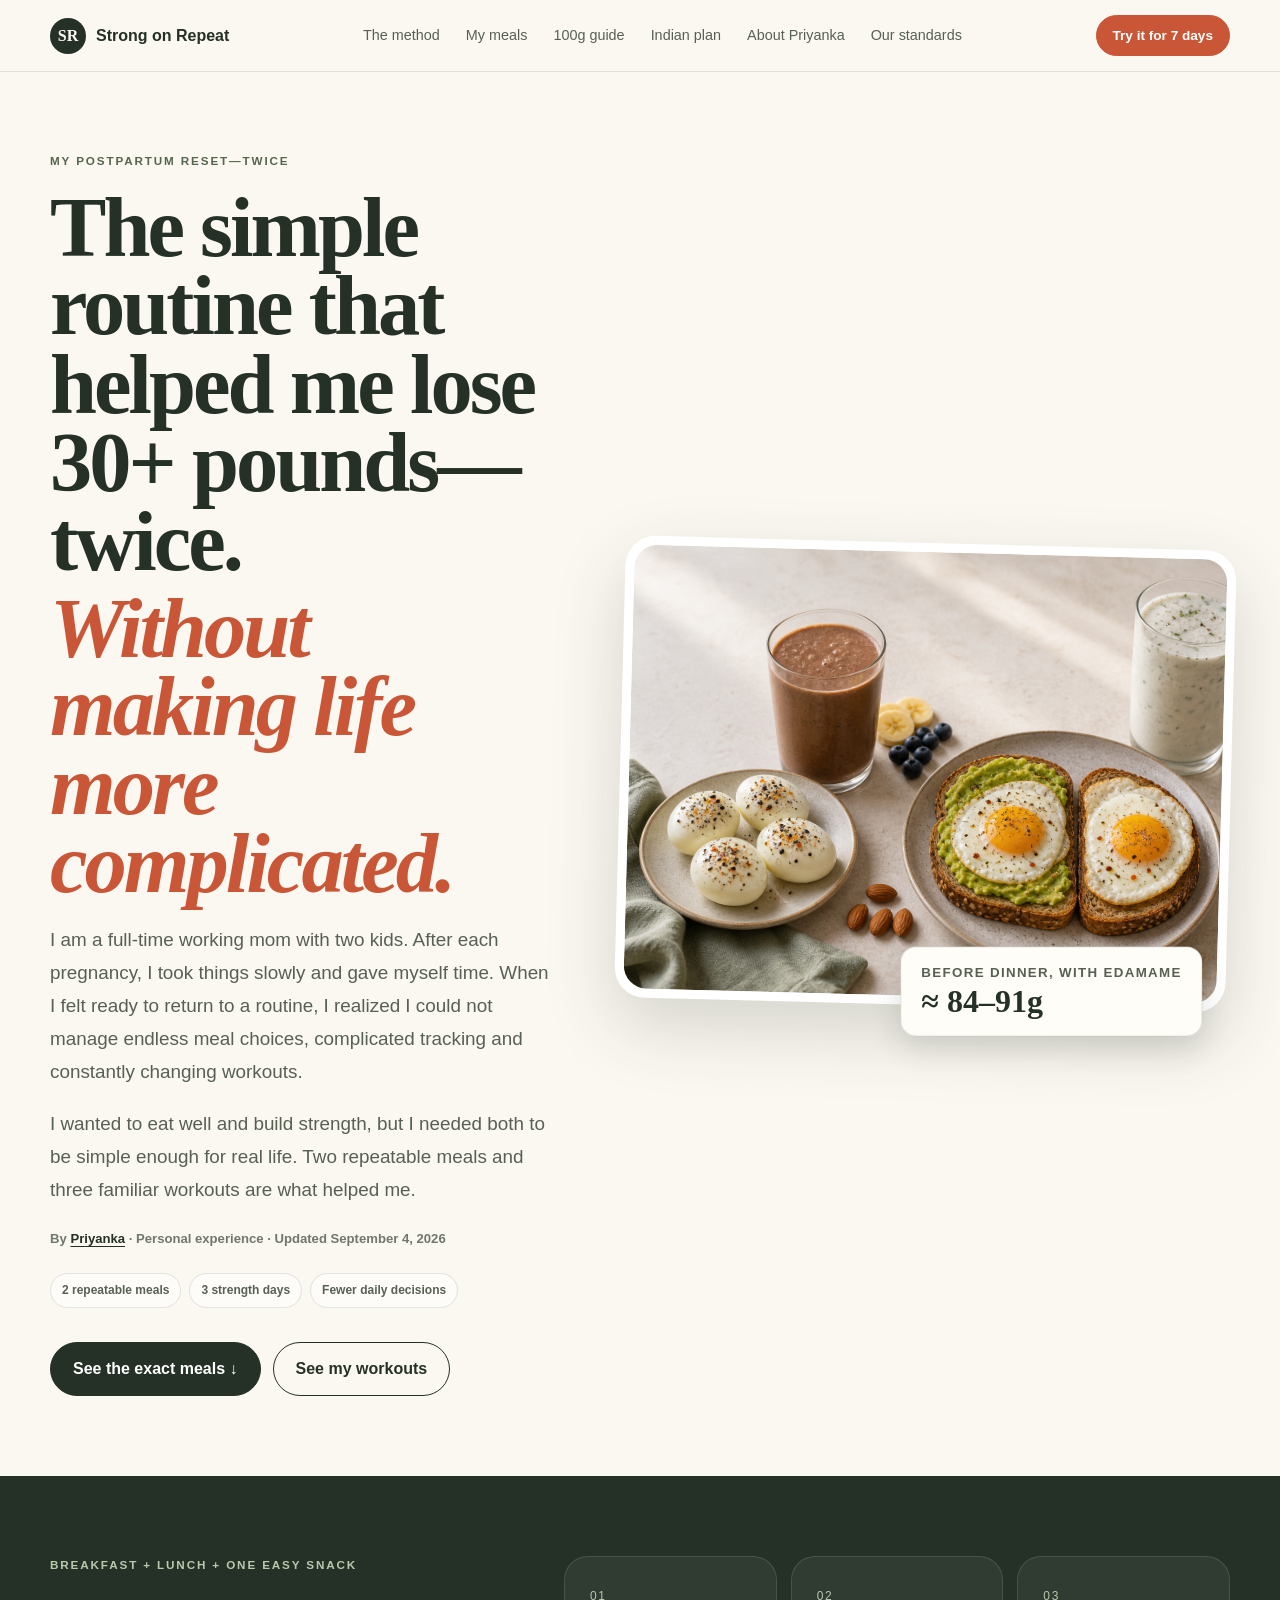
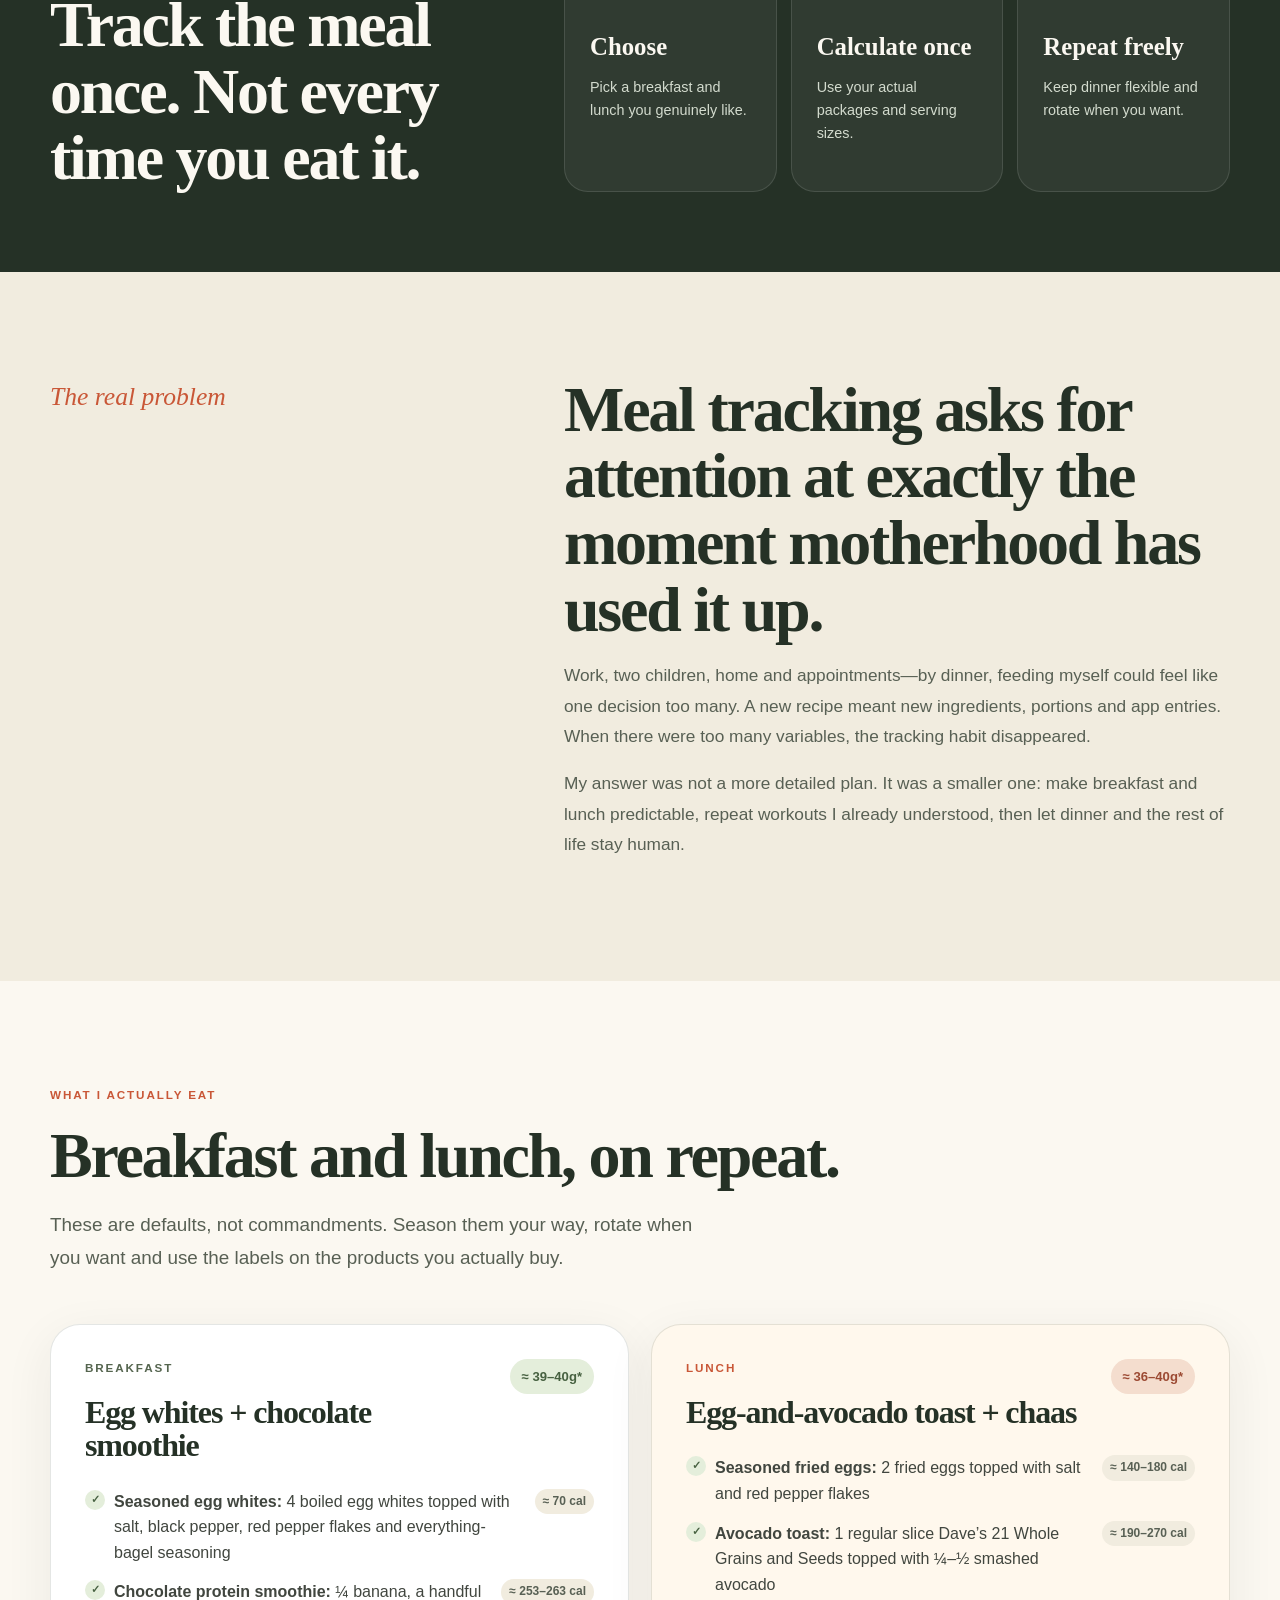
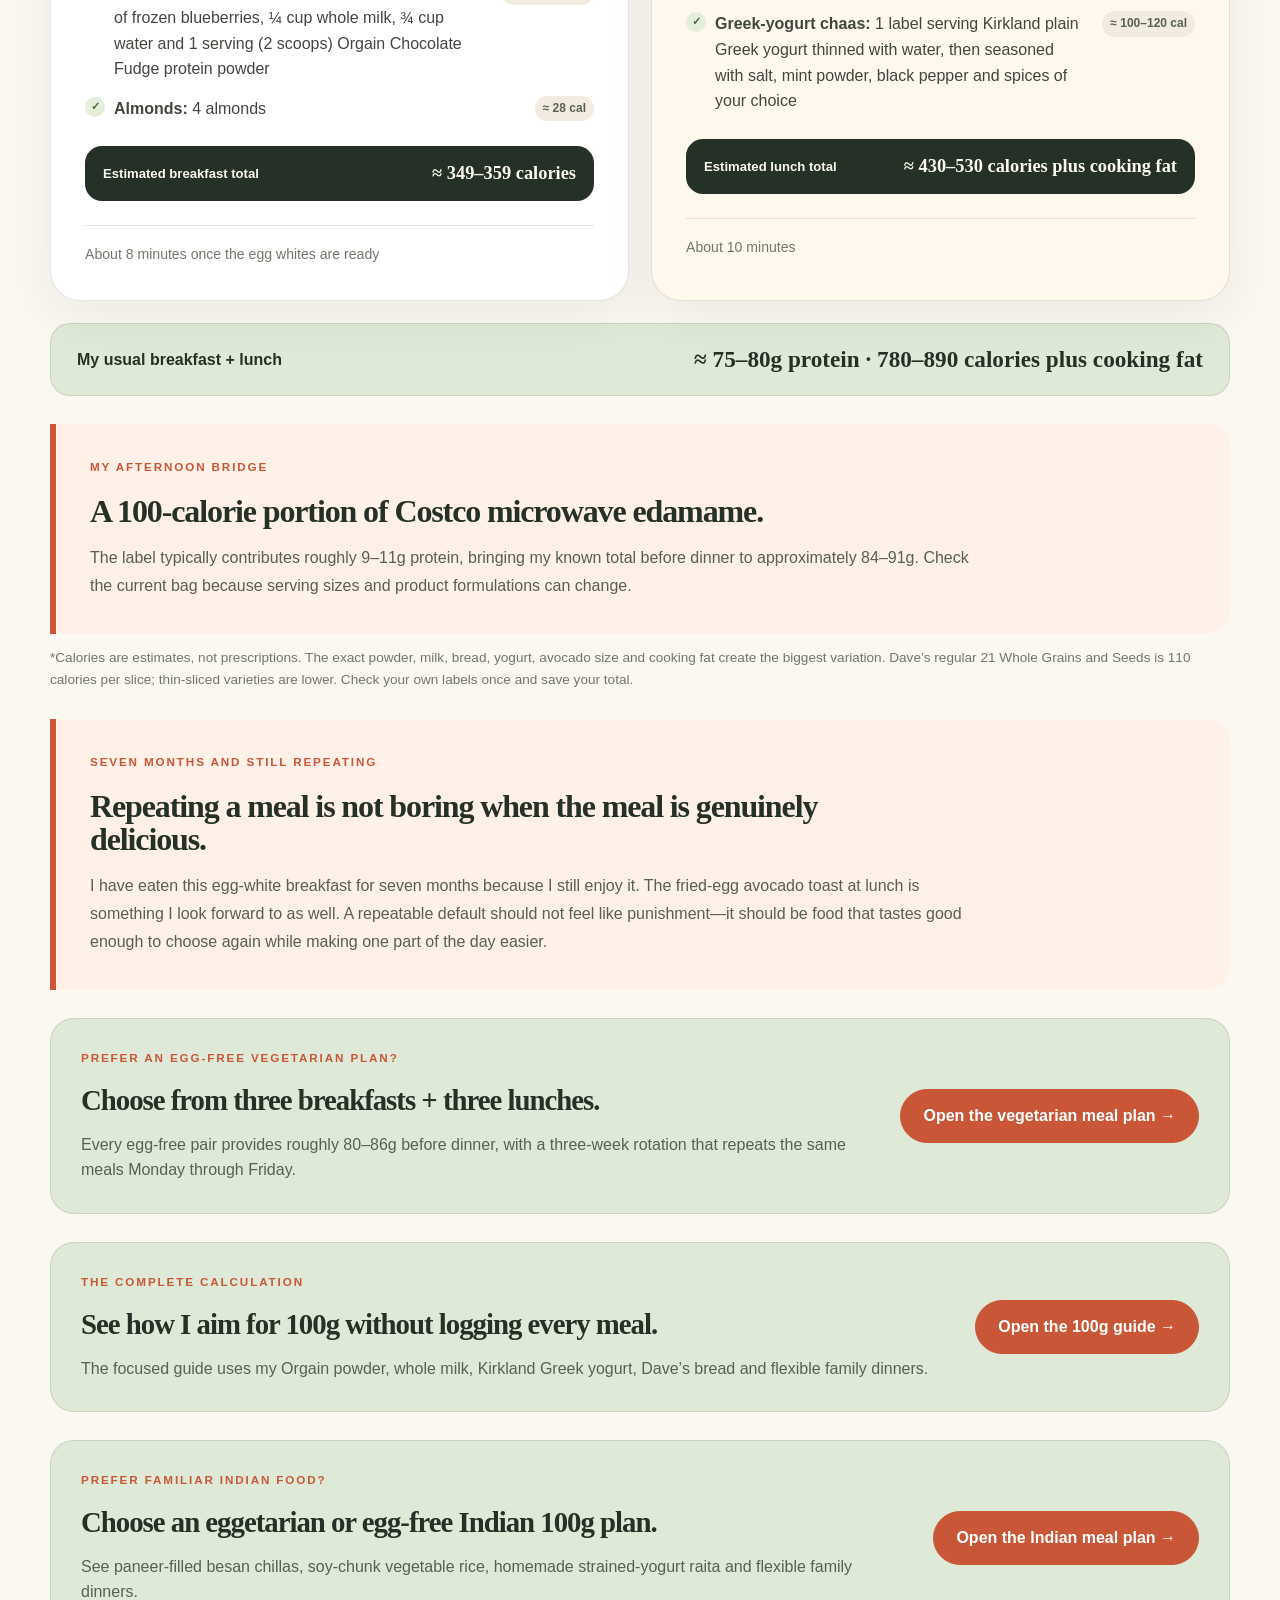
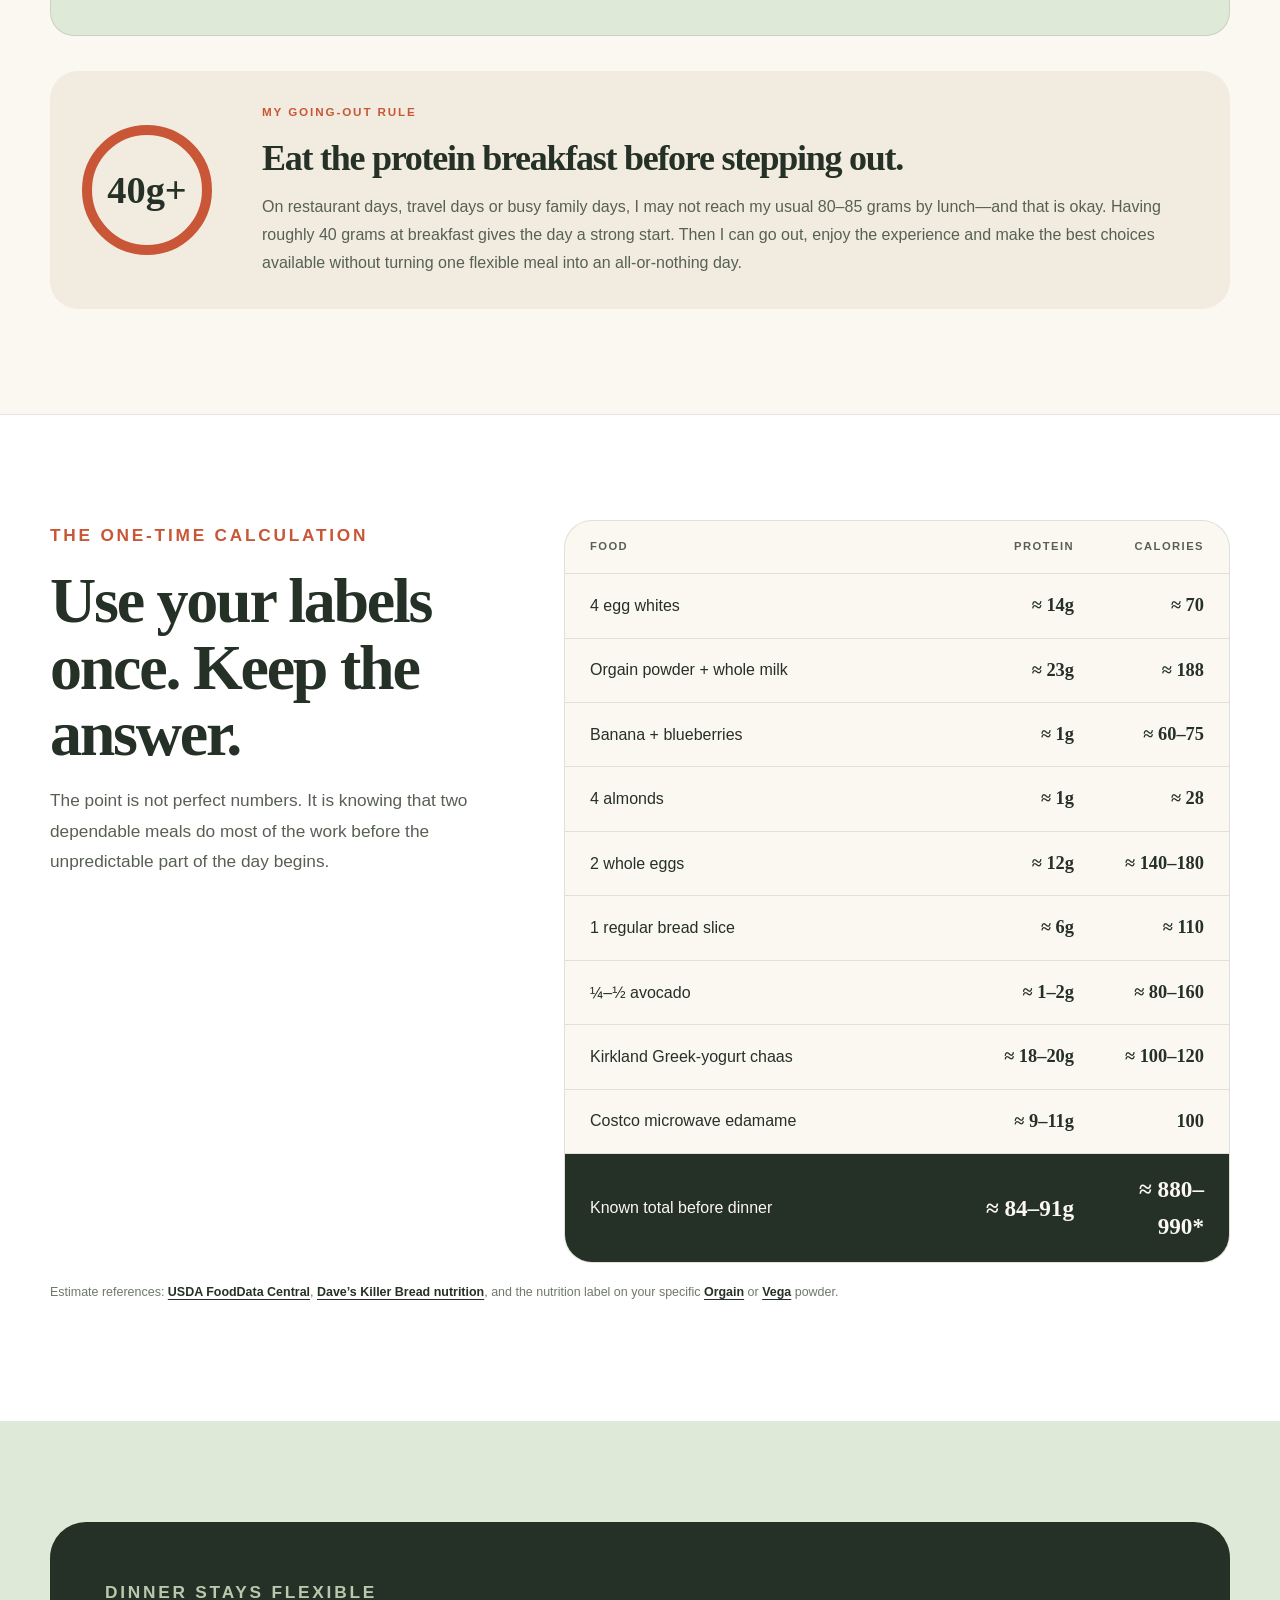
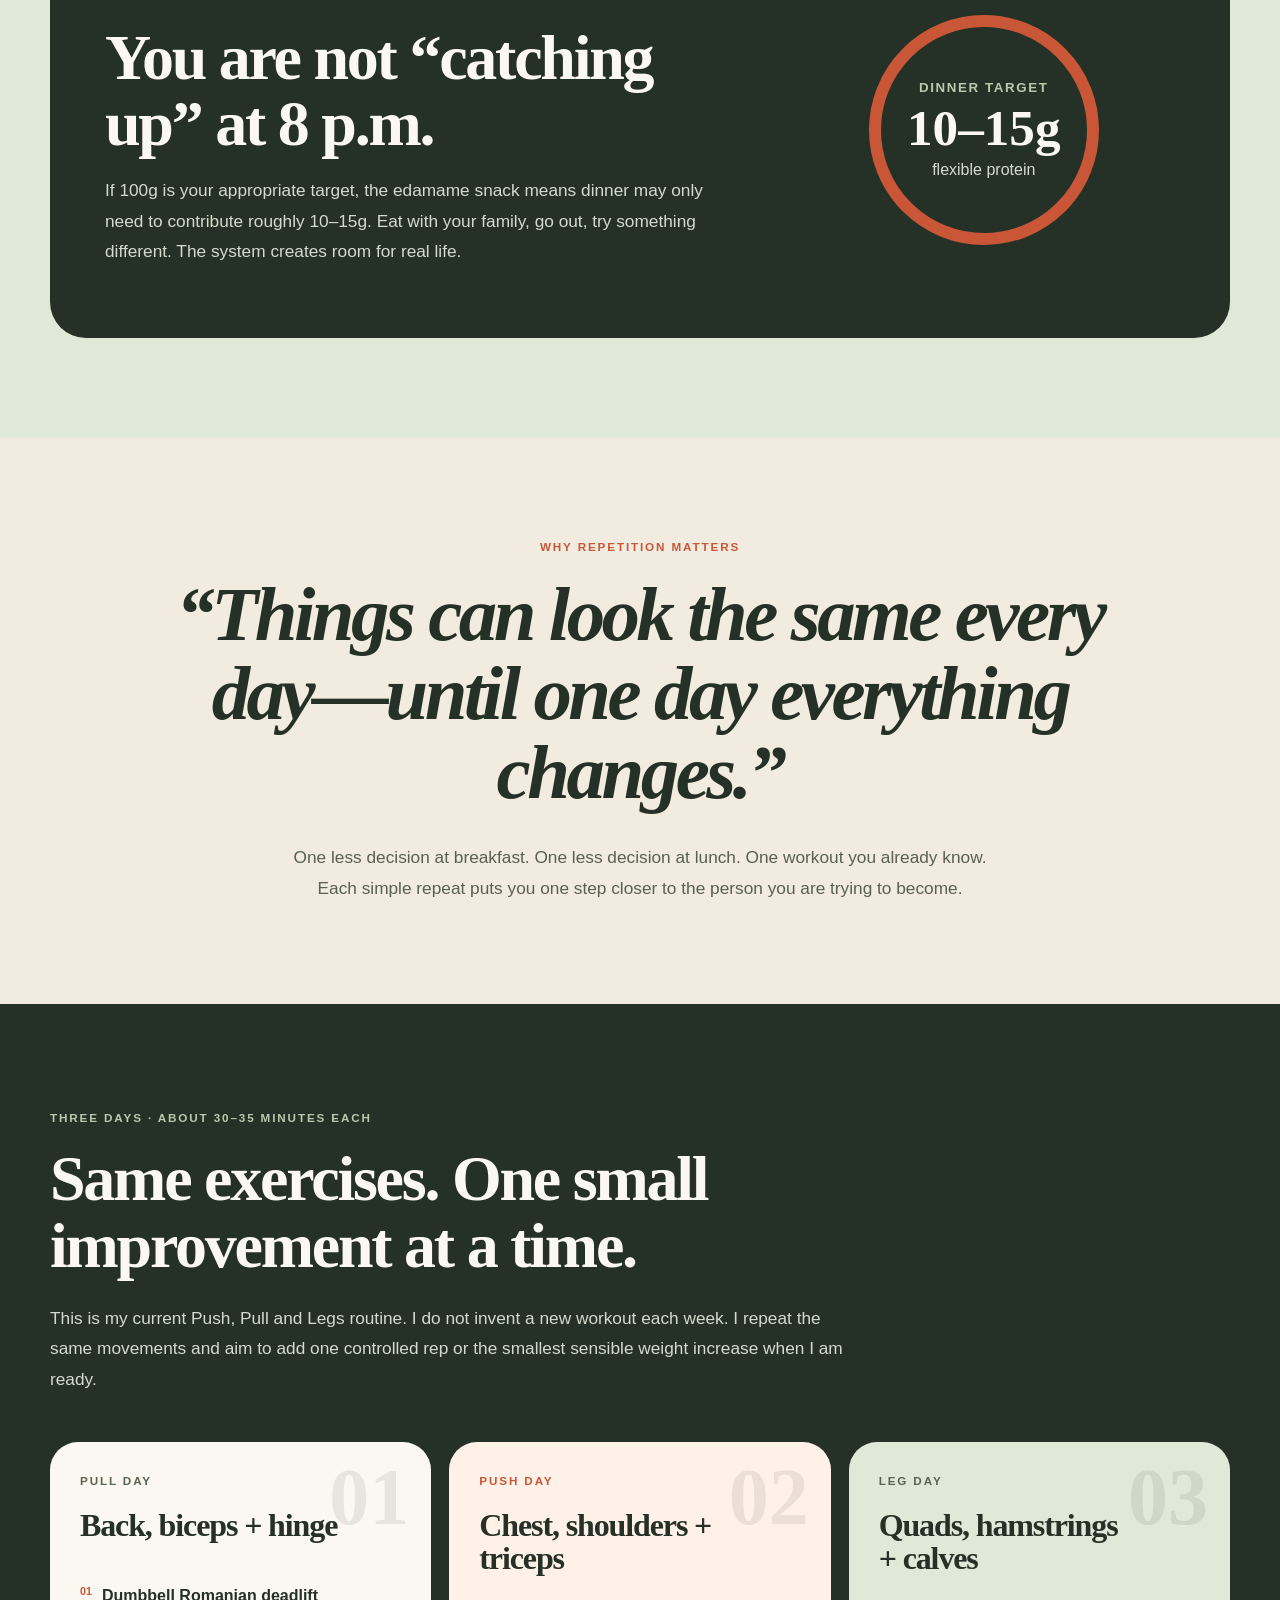
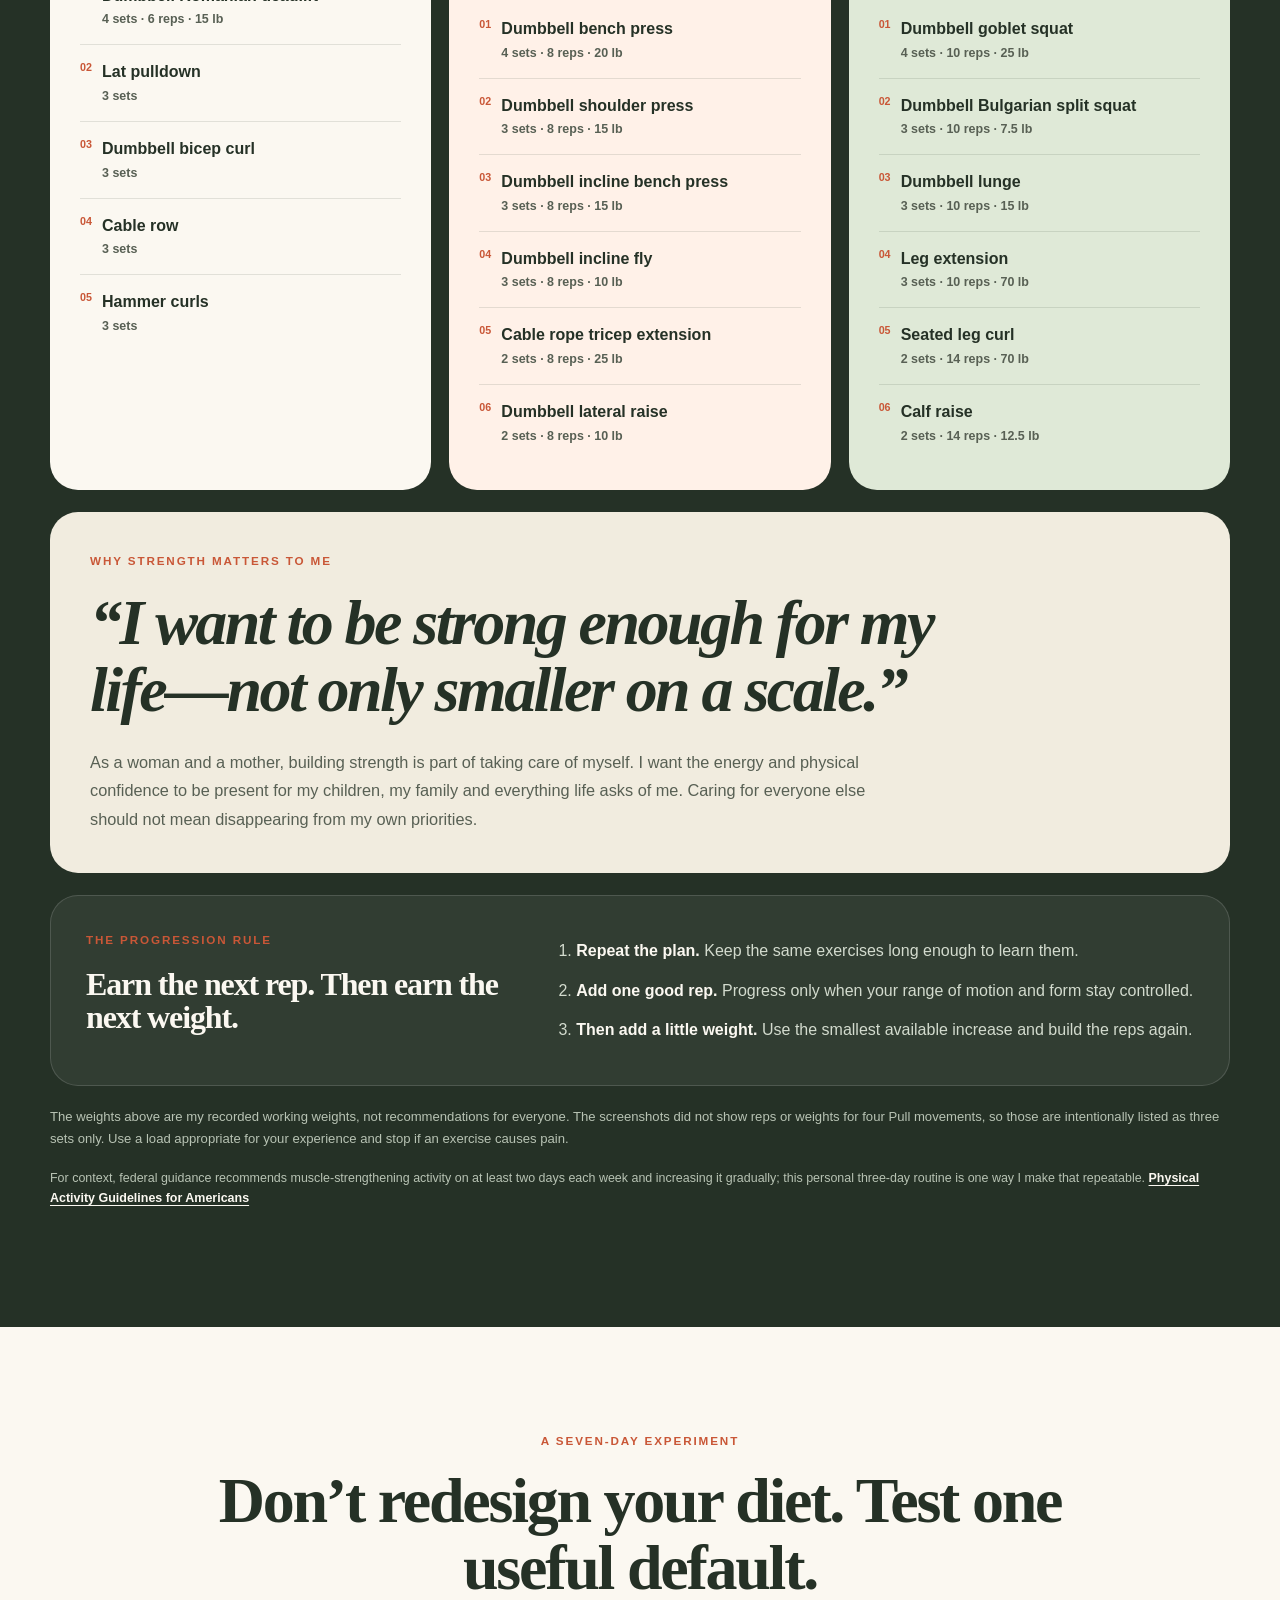
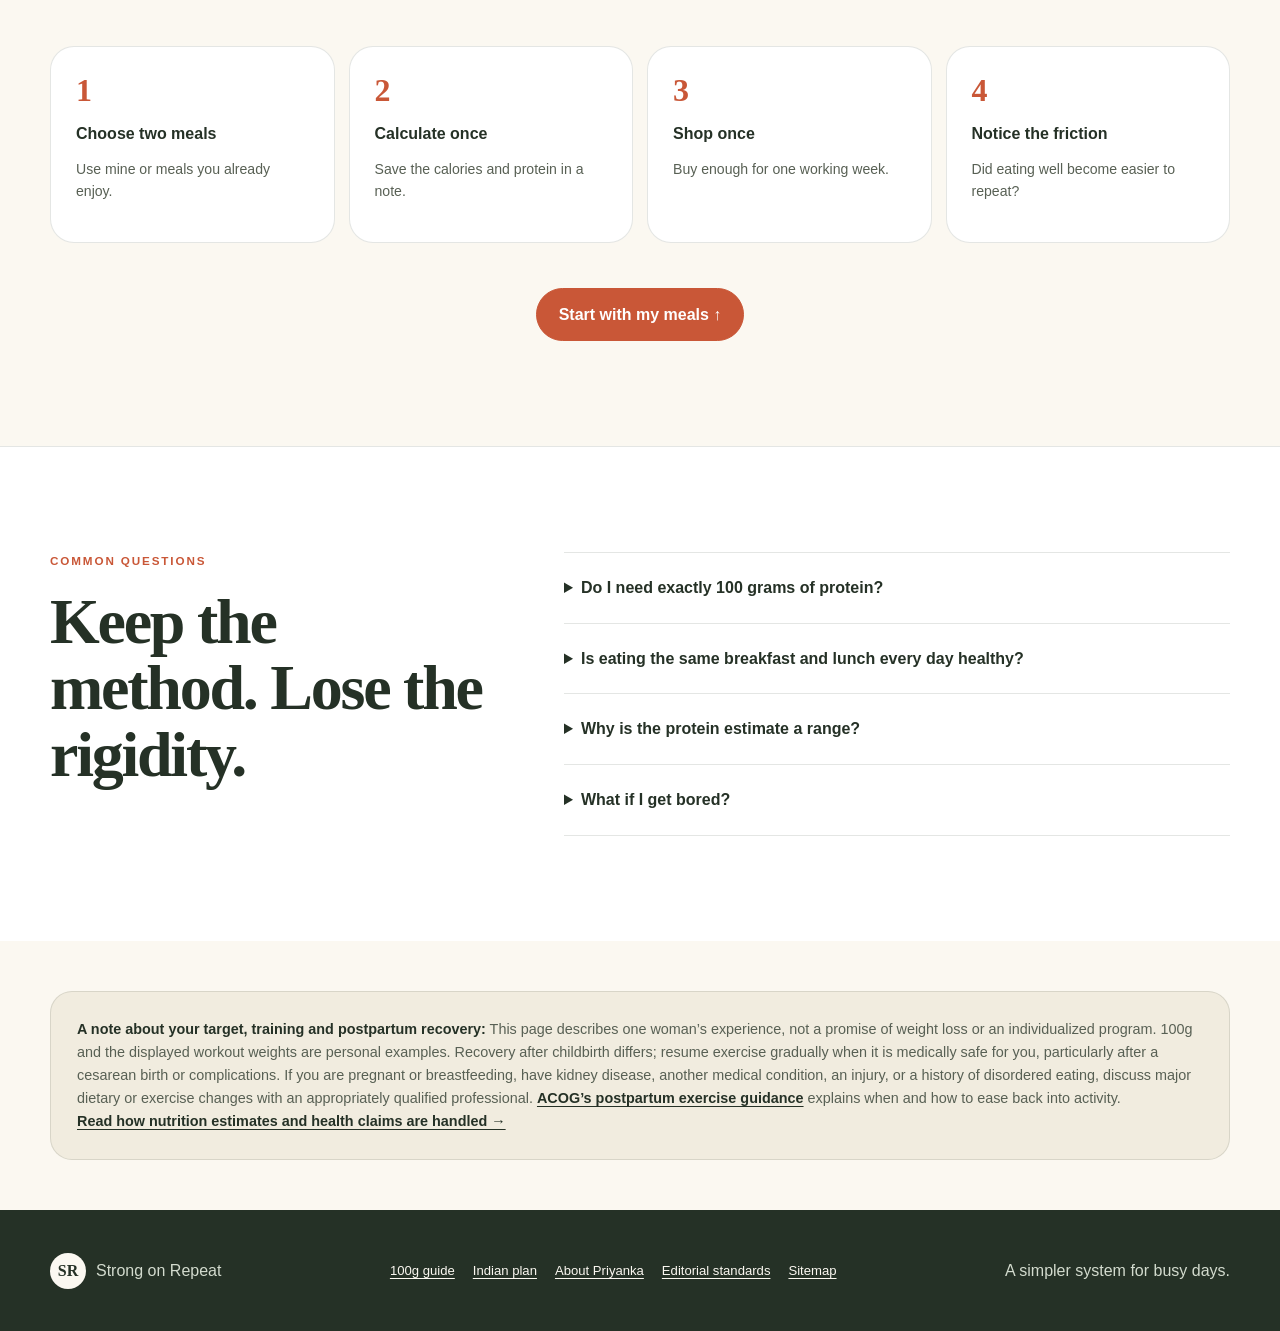
==== commit ed962329: "Publish Indian 100g protein meal plan" ====
--- a/index.html
+++ b/index.html
@@ -24,7 +24,7 @@
     "image": "https://strongonrepeat.com/assets/repeatable-breakfast-lunch.png",
     "author": {"@type": "Person", "name": "Priyanka", "url": "https://strongonrepeat.com/about/"},
     "publisher": {"@type": "Organization", "name": "Strong on Repeat"},
-    "dateModified": "2026-09-02",
+    "dateModified": "2026-09-04",
     "mainEntityOfPage": "https://strongonrepeat.com/"
   }
   </script>
@@ -36,7 +36,7 @@
       <a href="#method">The method</a>
       <a href="#meals">My meals</a>
       <a href="100g-protein-without-tracking/">100g guide</a>
-      <a href="high-protein-vegetarian-meal-plan/">Meal plan</a>
+      <a href="100g-protein-indian-diet/">Indian plan</a>
       <a href="about/">About Priyanka</a>
       <a href="editorial-methodology/">Our standards</a>
     </nav>
@@ -50,7 +50,7 @@
         <h1>The simple routine that helped me lose 30+ pounds—twice. <em>Without making life more complicated.</em></h1>
         <p class="lead">I am a full-time working mom with two kids. After each pregnancy, I took things slowly and gave myself time. When I felt ready to return to a routine, I realized I could not manage endless meal choices, complicated tracking and constantly changing workouts.</p>
         <p class="lead personal-lead">I wanted to eat well and build strength, but I needed both to be simple enough for real life. Two repeatable meals and three familiar workouts are what helped me.</p>
-        <p class="byline">By <a href="about/">Priyanka</a> · Personal experience · Updated September 2, 2026</p>
+        <p class="byline">By <a href="about/">Priyanka</a> · Personal experience · Updated September 4, 2026</p>
         <div class="personal-context" aria-label="The routine at a glance">
           <span>2 repeatable meals</span>
           <span>3 strength days</span>
@@ -158,6 +158,15 @@
         <a class="button button-rust" href="100g-protein-without-tracking/">Open the 100g guide →</a>
       </aside>
 
+      <aside class="vegetarian-plan-link">
+        <div>
+          <p class="eyebrow rust">Prefer familiar Indian food?</p>
+          <h3>Choose an eggetarian or egg-free Indian 100g plan.</h3>
+          <p>See paneer-filled besan chillas, soy-chunk vegetable rice, homemade strained-yogurt raita and flexible family dinners.</p>
+        </div>
+        <a class="button button-rust" href="100g-protein-indian-diet/">Open the Indian meal plan →</a>
+      </aside>
+
       <aside class="go-out-tip">
         <div class="tip-number">40g+</div>
         <div>
@@ -312,6 +321,6 @@
     </aside>
   </main>
 
-  <footer><div class="wrap"><span><b>SR</b> Strong on Repeat</span><div class="footer-links"><a href="100g-protein-without-tracking/">100g guide</a><a href="about/">About Priyanka</a><a href="editorial-methodology/">Editorial standards</a><a href="sitemap.xml">Sitemap</a></div><p>A simpler system for busy days.</p></div></footer>
+  <footer><div class="wrap"><span><b>SR</b> Strong on Repeat</span><div class="footer-links"><a href="100g-protein-without-tracking/">100g guide</a><a href="100g-protein-indian-diet/">Indian plan</a><a href="about/">About Priyanka</a><a href="editorial-methodology/">Editorial standards</a><a href="sitemap.xml">Sitemap</a></div><p>A simpler system for busy days.</p></div></footer>
 </body>
 </html>
--- a/styles.css
+++ b/styles.css
@@ -554,3 +554,79 @@
   .checklist-cta { padding: 25px; align-items: stretch; flex-direction: column; }
   .checklist-cta .button { width: 100%; }
 }
+
+/* 100g protein Indian diet */
+.indian-plan-hero { min-height: 680px; }
+.indian-plan-hero h1 { max-width: 760px; }
+.indian-hero-image img { min-height: 500px; aspect-ratio: 4 / 3; }
+.image-disclosure { position: absolute; left: 18px; bottom: 14px; padding: 6px 9px; border-radius: 999px; background: rgba(251,248,241,.9); color: var(--muted); font-size: .66rem; font-weight: 700; }
+.section-side-copy { max-width: 480px; margin: 0; color: var(--muted); line-height: 1.75; }
+.track-grid { margin-top: 48px; display: grid; grid-template-columns: 1fr 1fr; gap: 20px; }
+.track-card { padding: 36px; border: 1px solid var(--border); border-radius: 30px; background: #fff; }
+.track-card.veg-track { background: var(--sage); }
+.track-card h3 { max-width: 500px; font-size: clamp(2rem,3vw,3rem); }
+.track-card > p:not(.eyebrow) { max-width: 540px; color: var(--muted); }
+.track-card > a { display: inline-block; margin-top: 10px; color: var(--rust); font-weight: 800; text-decoration: underline; text-underline-offset: 4px; }
+.track-number { margin: 24px 0 14px; font: 700 clamp(2.4rem,5vw,4.8rem)/1 var(--serif); letter-spacing: -.05em; }
+.indian-eggetarian-section { padding-block: 95px; border-block: 1px solid var(--border); background: var(--sand); }
+.indian-quick-pair { margin-top: 44px; display: grid; grid-template-columns: 1fr 1fr; gap: 18px; }
+.indian-quick-pair article { padding: 32px; border: 1px solid var(--border); border-radius: 26px; background: #fff; }
+.indian-quick-pair article:nth-child(2) { background: #fff1e8; }
+.indian-quick-pair article > span { color: var(--rust); font-size: .72rem; font-weight: 800; letter-spacing: .11em; text-transform: uppercase; }
+.indian-quick-pair h3 { margin-top: 14px; }
+.indian-quick-pair p { color: var(--muted); line-height: 1.75; }
+.indian-quick-pair article > strong { color: var(--green); font-family: var(--serif); }
+.compact-route-link { margin-top: 18px; padding: 20px 24px; display: flex; align-items: center; justify-content: space-between; gap: 30px; border-radius: 18px; background: var(--green); color: var(--cream); }
+.compact-route-link p { margin: 0; color: #d3dbce; }
+.compact-route-link a { flex: 0 0 auto; font-weight: 800; text-decoration: underline; text-underline-offset: 4px; }
+.indian-vegetarian-section { padding-bottom: 72px; }
+.swap-card { margin-top: 22px; padding: 28px 32px; display: grid; grid-template-columns: .55fr 1.45fr; align-items: center; gap: 45px; border: 1px solid var(--border); border-radius: 24px; background: var(--sage); }
+.swap-card h3 { font-size: 2rem; }
+.swap-card p { margin: 0; color: var(--muted); line-height: 1.75; }
+.indian-lunch-section { border-block: 1px solid var(--border); background: #fff1e8; }
+.yogurt-method-section { padding-block: 100px; }
+.yogurt-method-grid { display: grid; grid-template-columns: .85fr 1.15fr; align-items: start; gap: 70px; }
+.strain-steps { margin: 0; padding: 0; list-style: none; counter-reset: strain-step; }
+.strain-steps li { position: relative; padding: 20px 0 20px 60px; display: grid; gap: 5px; border-bottom: 1px solid var(--border); counter-increment: strain-step; }
+.strain-steps li::before { content: counter(strain-step, decimal-leading-zero); position: absolute; left: 0; top: 20px; color: var(--rust); font: 700 1.25rem var(--serif); }
+.strain-steps span { color: var(--muted); }
+.yogurt-caveat { margin: 32px 0 0; padding: 22px 24px; border-radius: 18px; background: var(--sand); color: var(--muted); }
+.yogurt-caveat strong { color: var(--green); }
+.indian-week-section { border-block: 1px solid var(--border); background: var(--sand); }
+.weekday-plan { overflow: hidden; margin-top: 44px; border: 1px solid var(--border); border-radius: 26px; background: #fff; }
+.weekday-plan > div { padding: 16px 22px; display: grid; grid-template-columns: 74px 1.25fr 1.25fr .8fr; align-items: center; gap: 18px; border-bottom: 1px solid var(--border); }
+.weekday-plan > div:last-child { border-bottom: 0; }
+.weekday-plan-head { background: var(--green); color: var(--cream); font-size: .68rem; font-weight: 800; letter-spacing: .12em; text-transform: uppercase; }
+.weekday-plan strong { color: var(--rust); font-family: var(--serif); }
+.weekday-plan span { color: var(--muted); }
+.weekday-plan-head span { color: var(--cream); }
+.week-rotation-note { margin-top: 18px; padding: 18px 22px; border: 1px dashed rgba(37,49,38,.3); border-radius: 16px; color: var(--muted); text-align: center; }
+.week-rotation-note strong { color: var(--green); }
+.indian-dinner-section { padding-bottom: 95px; }
+.indian-snack-note { border-bottom: 1px solid var(--border); }
+.check-once-grid { margin-top: 30px; display: grid; grid-template-columns: repeat(3,1fr); gap: 14px; }
+.check-once-grid article { padding: 24px; border: 1px solid var(--border); border-radius: 20px; background: #fff; }
+.check-once-grid strong { color: var(--rust); font-family: var(--serif); font-size: 1.45rem; }
+.check-once-grid p { margin-bottom: 0; font-size: .86rem; }
+
+@media (max-width: 950px) {
+  .track-grid, .indian-quick-pair, .yogurt-method-grid { grid-template-columns: 1fr; }
+  .swap-card { grid-template-columns: 1fr; gap: 14px; }
+  .compact-route-link { align-items: flex-start; flex-direction: column; gap: 12px; }
+  .check-once-grid { grid-template-columns: 1fr; }
+  .weekday-plan > div { grid-template-columns: 60px 1fr 1fr; }
+  .weekday-plan > div > *:last-child { grid-column: 2 / -1; }
+}
+
+@media (max-width: 650px) {
+  .indian-plan-hero { min-height: 0; }
+  .indian-plan-hero h1 { font-size: 3rem; }
+  .indian-hero-image img { min-height: 330px; }
+  .track-card, .indian-quick-pair article { padding: 25px; }
+  .compact-route-link { padding: 20px; }
+  .swap-card { padding: 24px; }
+  .weekday-plan { overflow-x: auto; border-radius: 18px; }
+  .weekday-plan > div { min-width: 670px; grid-template-columns: 60px 1.15fr 1.15fr .8fr; }
+  .weekday-plan > div > *:last-child { grid-column: auto; }
+  .image-disclosure { left: 10px; bottom: 10px; }
+}
